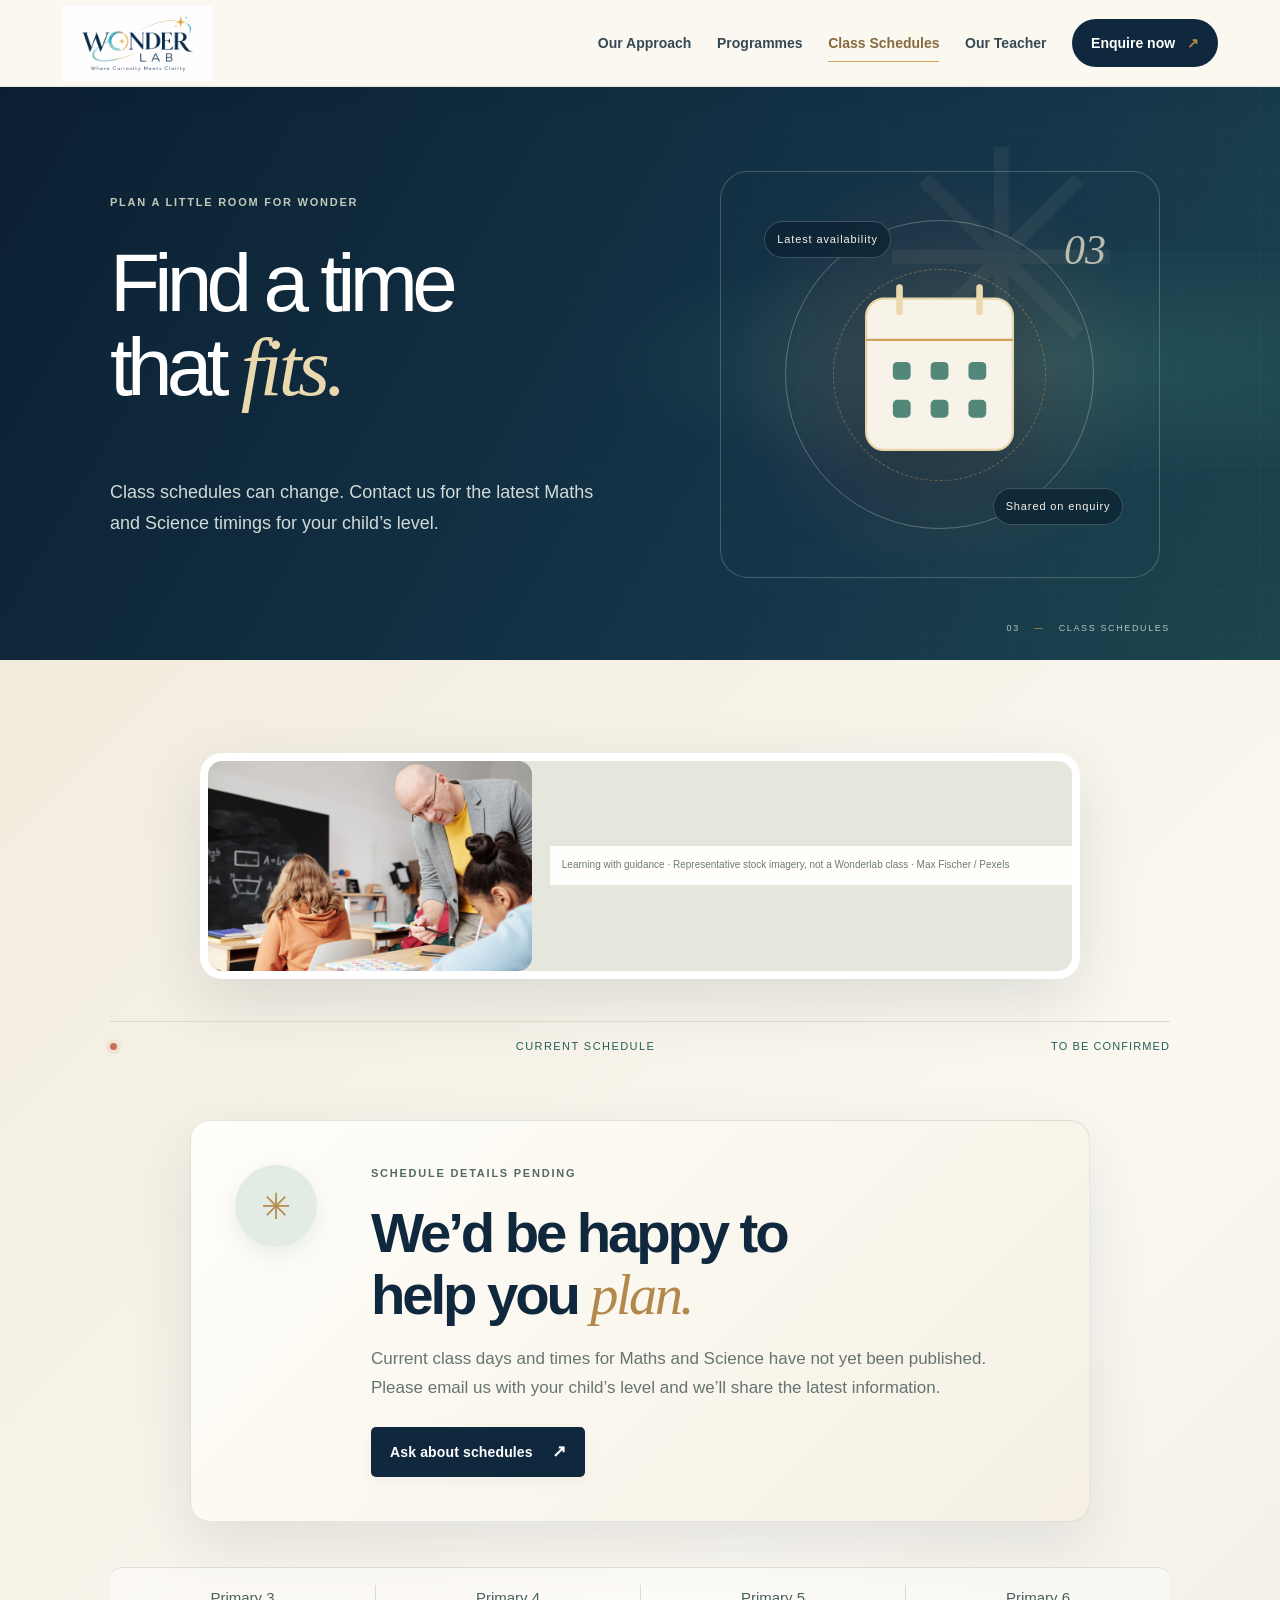
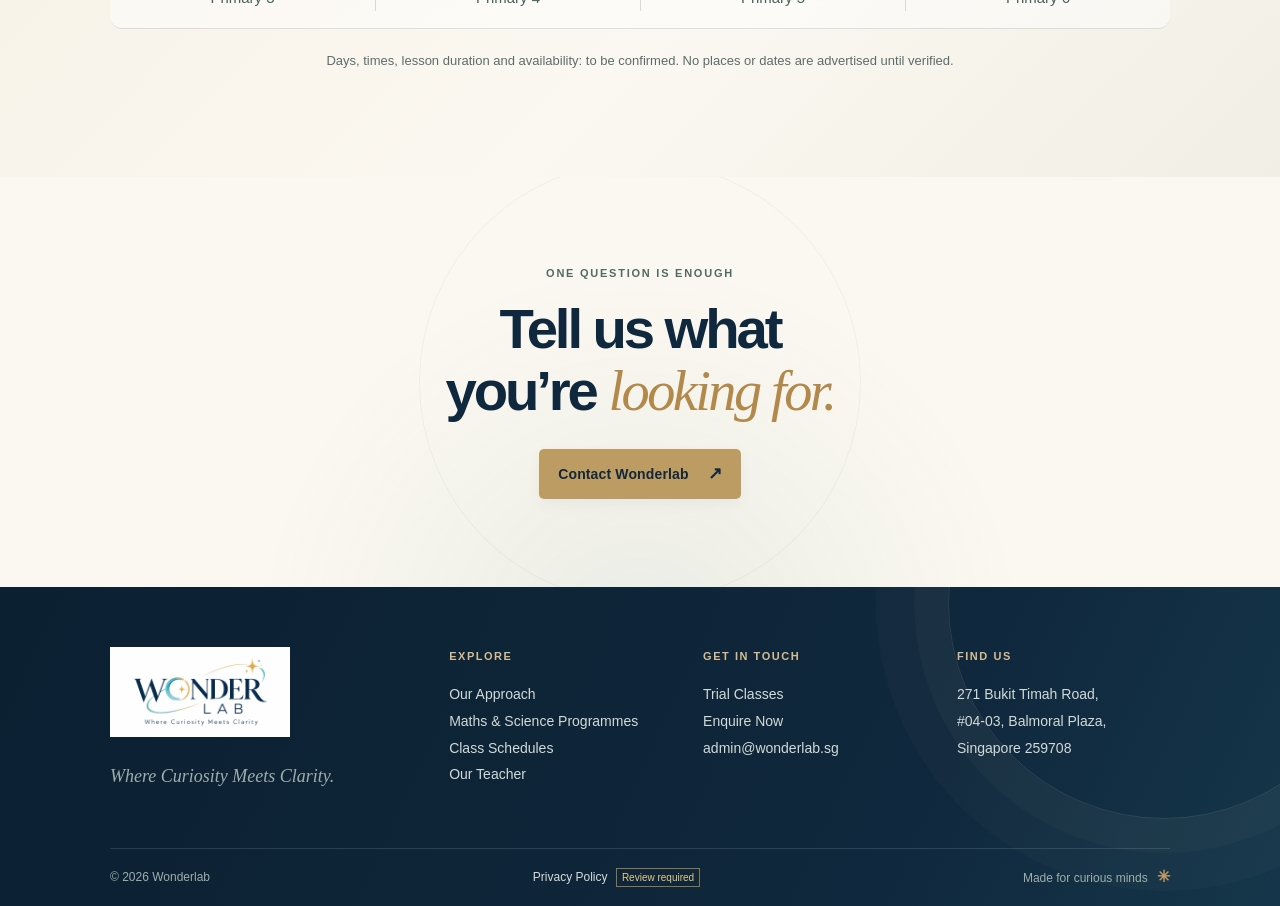
==== class-schedules.html @ d89a5863 "Upload Wonderlab website" ====
<!doctype html><html lang="en-SG"><head><meta charset="utf-8"><meta http-equiv="Content-Security-Policy" content="default-src 'self'; base-uri 'self'; object-src 'none'; script-src 'self'; style-src 'self' 'unsafe-inline' https://fonts.googleapis.com; font-src 'self' https://fonts.gstatic.com; img-src 'self' data:; connect-src 'self' https://api.web3forms.com; form-action 'self' https://api.web3forms.com"><meta name="referrer" content="strict-origin-when-cross-origin"><meta name="viewport" content="width=device-width, initial-scale=1"><meta name="theme-color" content="#10283d"><meta name="description" content="Ask Wonderlab about current Primary 3 to 6 Maths and Science tuition schedules in Singapore. Days and times have not been published and are shared on enquiry."><meta property="og:site_name" content="Wonderlab"><meta property="og:title" content="Primary Maths &amp; Science Tuition Schedules | Wonderlab"><meta property="og:description" content="Ask Wonderlab about current Primary 3 to 6 Maths and Science tuition schedules in Singapore. Days and times have not been published and are shared on enquiry."><meta property="og:type" content="website"><meta property="og:locale" content="en_SG"><title>Primary Maths &amp; Science Tuition Schedules | Wonderlab</title><link rel="icon" href="assets/wonderlab-logo.jpeg" type="image/jpeg"><link rel="preconnect" href="https://fonts.googleapis.com"><link rel="preconnect" href="https://fonts.gstatic.com" crossorigin><link href="https://fonts.googleapis.com/css2?family=DM+Sans:wght@400;500;600;700&family=Manrope:wght@400;500;600;700;800&display=swap" rel="stylesheet"><link rel="stylesheet" href="assets/site.css"><link rel="stylesheet" href="assets/responsive.css"><link rel="stylesheet" href="assets/site-polish.css"><link rel="stylesheet" href="assets/premium.css"><link rel="stylesheet" href="assets/media.css"><script defer src="assets/content.js"></script><script defer src="assets/site.js"></script></head><body data-page="schedules"><a class="skip-link" href="#main">Skip to content</a><header id="site-header"></header><main id="main"><section class="page-hero"><p class="eyebrow">Plan a little room for wonder</p><h1>Find a time<br>that <em>fits.</em></h1><p class="lead">Class schedules can change. Contact us for the latest Maths and Science timings for your child’s level.</p><div class="page-hero-art schedule-art" aria-hidden="true"><svg viewBox="0 0 260 220" fill="none"><rect x="64" y="42" width="132" height="136" rx="16" fill="#f7f3e8" stroke="#e8d5aa" stroke-width="2"/><path d="M64 79h132" stroke="#d2a45a" stroke-width="2"/><path d="M94 32v22m72-22v22" stroke="#ead8ae" stroke-width="6" stroke-linecap="round"/><g fill="#52877a"><rect x="88" y="99" width="16" height="16" rx="4"/><rect x="122" y="99" width="16" height="16" rx="4"/><rect x="156" y="99" width="16" height="16" rx="4"/><rect x="88" y="133" width="16" height="16" rx="4"/><rect x="122" y="133" width="16" height="16" rx="4"/><rect x="156" y="133" width="16" height="16" rx="4"/></g></svg><span class="art-chip chip-top">Latest availability</span><span class="art-chip chip-bottom">Shared on enquiry</span><span class="art-number">03</span></div><div class="page-hero-mark">03 <span>—</span> Class Schedules</div></section><section class="section cream-section schedule-section"><figure class="schedule-photo"><img src="assets/photos/pexels-teacher-guiding.jpg" alt="A teacher guides children as they work through a classroom problem. Representative stock imagery, not a Wonderlab class." width="1600" height="1067" loading="lazy" decoding="async"><figcaption>Learning with guidance · Representative stock imagery, not a Wonderlab class · Max Fischer / Pexels</figcaption></figure><div class="section-label">Current schedule <span>To be confirmed</span></div><div class="schedule-notice"><div class="notice-icon">✳</div><div><p class="eyebrow">Schedule details pending</p><h2>We’d be happy to<br>help you <em>plan.</em></h2><p>Current class days and times for Maths and Science have not yet been published. Please email us with your child’s level and we’ll share the latest information.</p><a class="button button-dark" href="mailto:admin@wonderlab.sg?subject=Wonderlab%20class%20schedule%20enquiry">Ask about schedules <span>↗</span></a></div></div><div class="schedule-levels"><span>Primary 3</span><span>Primary 4</span><span>Primary 5</span><span>Primary 6</span></div><p class="placeholder-note">Days, times, lesson duration and availability: to be confirmed. No places or dates are advertised until verified.</p></section><!-- Development-only scaffold for source-document transcription. Keep hidden until the 2027 draft data is verified and approved for publication. -->
<section id="fees-calendar-2027-draft" class="section cream-section draft-fees-calendar" hidden data-public="false" aria-labelledby="fees-calendar-heading"><div class="section-label">Development only <span>DRAFT — For discussion — Not for distribution</span></div><h2 id="fees-calendar-heading">2027 fees &amp; semester calendar</h2><p class="draft-status">Awaiting accurate transcription from the client’s draft PDF and explicit approval before any public release.</p><div class="draft-tables"><div><h3>Fees</h3><table><thead><tr><th scope="col">Level</th><th scope="col">Programme</th><th scope="col">Draft fee</th></tr></thead><tbody></tbody></table></div><div><h3>Semester calendar</h3><table><thead><tr><th scope="col">Semester</th><th scope="col">Dates</th><th scope="col">Notes</th></tr></thead><tbody></tbody></table></div></div></section>
<section class="center-cta"><p class="eyebrow">One question is enough</p><h2>Tell us what<br>you’re <em>looking for.</em></h2><a class="button button-gold" href="contact.html">Contact Wonderlab <span>↗</span></a></section></main><footer id="site-footer"></footer></body></html>
---- assets/site.css ----
:root{--navy:#10283d;--navy2:#17364c;--gold:#d4ad67;--gold-light:#ead8ae;--teal:#4a8f87;--cream:#f7f4ec;--paper:#fffefa;--ink:#182c3a;--muted:#61717a;--line:#d9ddd7;--serif:Georgia,'Times New Roman',serif;--sans:'DM Sans',Arial,sans-serif;--display:Manrope,'DM Sans',sans-serif;--max:1240px}*{box-sizing:border-box}html{scroll-behavior:smooth;scroll-padding-top:96px}body{margin:0;background:var(--paper);color:var(--ink);font:16px/1.65 var(--sans);-webkit-font-smoothing:antialiased}a{color:inherit;text-decoration:none}button,input,select,textarea{font:inherit}button,a{-webkit-tap-highlight-color:transparent}a:focus-visible,button:focus-visible,input:focus-visible,select:focus-visible,textarea:focus-visible{outline:3px solid var(--teal);outline-offset:4px}.skip-link{position:absolute;left:1rem;top:-5rem;z-index:20;background:var(--gold-light);padding:.8rem 1rem}.skip-link:focus{top:1rem}.sr-only{position:absolute;width:1px;height:1px;padding:0;margin:-1px;overflow:hidden;clip:rect(0,0,0,0);white-space:nowrap;border:0}#site-header{position:sticky;top:0;z-index:10;background:rgba(255,254,250,.94);backdrop-filter:blur(16px);border-bottom:1px solid rgba(16,40,61,.08)}.nav-wrap{max-width:var(--max);margin:auto;padding:0 42px;height:82px;display:flex;align-items:center;justify-content:space-between}.brand{display:inline-flex;align-items:center;gap:11px;color:var(--navy)}.brand-mark{width:38px;height:38px;border:1px solid var(--gold);border-radius:50%;display:grid;place-items:center;color:var(--gold);font:700 20px var(--serif)}.brand-name{font:800 18px/1 var(--display);letter-spacing:-.06em}.brand-name span{display:block;font:600 8px/1.6 var(--sans);letter-spacing:.24em;color:var(--teal)}#primary-nav{display:flex;align-items:center;gap:26px}#primary-nav>a{font-size:12px;font-weight:600;color:#354954;transition:color .2s}#primary-nav>a:hover,#primary-nav>a[aria-current=page]{color:#957035}.nav-contact{border:1px solid var(--navy);padding:10px 16px;border-radius:2px}.nav-contact span{color:#b58a45;margin-left:8px}.menu-toggle{display:none;background:none;border:0}.hero{position:relative;max-width:var(--max);margin:auto;min-height:660px;padding:100px 7.2% 102px;display:grid;grid-template-columns:1.05fr .95fr;align-items:center;overflow:hidden;background:var(--paper)}.hero-copy{position:relative;z-index:1}.eyebrow{margin:0 0 20px;color:#71827e;text-transform:uppercase;font-size:10px;font-weight:700;letter-spacing:.2em}.hero h1,.page-hero h1{font:500 clamp(54px,6.8vw,88px)/.99 var(--display);letter-spacing:-.075em;color:var(--navy);margin:0 0 27px}.hero h1 em,.page-hero h1 em,h2 em{font-family:var(--serif);font-weight:400;color:#b2894b;letter-spacing:-.045em}.lead{max-width:500px;color:#596b74;font-size:17px;line-height:1.75}.button-row{display:flex;flex-wrap:wrap;gap:12px;margin:30px 0 24px}.button{min-height:48px;padding:13px 18px;display:inline-flex;align-items:center;justify-content:center;gap:19px;border:1px solid transparent;border-radius:2px;font-size:12px;font-weight:700;letter-spacing:.01em;transition:transform .22s,background .22s,color .22s,border-color .22s}.button:hover{transform:translateY(-3px)}.button span{font-size:17px;line-height:.7}.button-gold{background:var(--gold);color:var(--navy)}.button-gold:hover{background:#e1c486}.button-outline{border-color:#9da8a8;color:var(--navy)}.button-outline:hover{border-color:var(--navy);background:#f6f3ea}.button-dark{background:var(--navy);color:white}.button-dark:hover{background:var(--teal)}.button-outline-light{border-color:#9bb5b2;color:white}.button-outline-light:hover{background:#ffffff14}.hero-note{font-size:11px;color:var(--muted);letter-spacing:.04em}.note-dot{display:inline-block;width:7px;height:7px;border-radius:50%;background:var(--teal);margin-right:8px}.hero-art{height:430px;position:relative;display:grid;place-items:center}.art-orbit{position:absolute;border:1px solid #d7dfd8;border-radius:50%;animation:orbit 35s linear infinite}.orbit-one{width:390px;height:390px}.orbit-two{width:300px;height:300px;border-color:#e2d5b9;animation-duration:26s;animation-direction:reverse}.orbit-three{width:220px;height:220px;border-style:dashed;animation-duration:45s}.art-sun{width:142px;height:142px;background:#f3e5c7;border-radius:48% 52% 47% 53%;display:grid;place-items:center;color:#9f7c3f;font:italic 65px var(--serif);box-shadow:0 20px 60px #10283d12;animation:bob 5s ease-in-out infinite}.art-card{position:absolute;background:white;width:112px;height:116px;border:1px solid #e8e7df;box-shadow:0 15px 40px #10283d12;display:flex;align-items:center;justify-content:center;flex-direction:column;gap:7px}.art-card svg{width:49px;height:49px;fill:none;stroke:var(--teal);stroke-width:2;stroke-linecap:round;stroke-linejoin:round}.art-card span{font-size:9px;letter-spacing:.14em;text-transform:uppercase;color:#74827e}.card-leaf{top:32px;left:11% ;transform:rotate(-7deg)}.card-drop{right:0;top:145px;transform:rotate(5deg)}.card-drop svg{stroke:#b38a49}.card-atom{bottom:12px;left:18%;transform:rotate(4deg)}.spark{position:absolute;color:var(--gold);font-size:25px}.spark-a{top:45px;right:18%}.spark-b{bottom:80px;right:8%;color:var(--teal)}.art-caption{position:absolute;right:4%;bottom:20px;color:#697b7d;font:italic 18px/1.2 var(--serif);transform:rotate(-7deg)}.hero-bottom{position:absolute;bottom:31px;left:7.2%;right:7.2%;display:flex;gap:14px;align-items:center;text-transform:uppercase;letter-spacing:.15em;font-size:9px;color:#81908c}.hero-line{height:1px;background:#dbe1dc;flex:1}.section{padding:95px max(7.2%,calc((100% - 1060px)/2));}.section-label{display:flex;justify-content:space-between;border-top:1px solid var(--line);padding-top:15px;color:#74827e;text-transform:uppercase;letter-spacing:.15em;font-size:9px}.section-label span{letter-spacing:.1em}.intro-section{padding-top:77px;padding-bottom:112px}.intro-grid{display:grid;grid-template-columns:1fr 1fr;gap:80px;margin-top:50px;align-items:start}.section h2,.center-cta h2,.outcomes-title h2,.contact-info h2,.teacher-copy h2,.teacher-bio h2,.trial-intro h2{font:600 clamp(40px,5vw,64px)/1.08 var(--display);letter-spacing:-.065em;color:var(--navy);margin:0 0 24px}.body-large{font-size:19px;line-height:1.7;color:#3e535c;margin-top:0}.text-link{display:inline-flex;gap:22px;align-items:center;margin-top:12px;font-size:12px;font-weight:700;color:var(--navy);border-bottom:1px solid var(--gold);padding-bottom:8px}.text-link span{color:#b38a49;font-size:19px;transition:transform .2s}.text-link:hover span{transform:translateX(4px)}.cream-section{background:var(--cream)}.section-heading{display:flex;justify-content:space-between;align-items:end;gap:80px;margin:46px 0 34px}.section-heading h2{margin:0}.section-heading>p{max-width:330px;color:#63716f}.grade-grid{display:grid;grid-template-columns:repeat(4,1fr);gap:12px}.grade-card{position:relative;min-height:245px;padding:24px 22px;background:var(--paper);border:1px solid #ebe8de;transition:transform .25s,border .25s,box-shadow .25s}.grade-card:hover{transform:translateY(-5px);border-color:var(--gold);box-shadow:0 18px 35px #172c3510}.grade-index{position:absolute;top:20px;right:20px;color:#b5bcb6;font-size:10px}.grade-pill{display:inline-block;padding:6px 10px;border-radius:20px;background:#e6eeea;color:#286e69;font-size:9px;font-weight:700;letter-spacing:.08em}.grade-card h3{margin:28px 0 0;font:500 23px/1.22 var(--display);letter-spacing:-.04em;color:var(--navy)}.card-arrow{position:absolute;right:21px;bottom:16px;color:#b08b51;font-size:20px}.placeholder-note{font-size:11px;color:#77827e;margin-top:22px}.approach-teaser{display:grid;grid-template-columns:1fr 1fr;gap:10%;align-items:center;min-height:520px}.teaser-art{min-height:330px;background:#e9f0eb;position:relative;display:grid;place-items:center;overflow:hidden}.teaser-art:before,.teaser-art:after{content:'';position:absolute;border:1px solid #b9d0c8;border-radius:50%;width:350px;height:350px}.teaser-art:after{width:260px;height:260px;border-color:#d2c39e}.teaser-circle{position:relative;z-index:1;width:190px;height:190px;border-radius:50%;background:var(--navy);display:flex;flex-direction:column;align-items:center;justify-content:center;color:white;gap:3px;font:italic 20px/1.25 var(--serif)}.teaser-circle b{font:12px var(--sans);color:var(--gold)}.teaser-caption{position:absolute;bottom:22px;right:26px;font:italic 15px var(--serif);color:#617878}.teaser-copy h2{font-size:58px}.teaser-copy>p:not(.eyebrow){max-width:400px;color:#62736f;margin:0 0 25px}.teacher-section{background:#f1eee6;display:grid;grid-template-columns:.85fr 1fr;gap:11%;align-items:center}.teacher-photo{position:relative;min-height:390px;background:#d5e4dc;display:grid;place-items:center;overflow:hidden}.photo-shape{width:240px;height:280px;background:linear-gradient(155deg,#c5a975,#e4dbc4 55%,#577f7d);border-radius:48% 48% 15% 15%;display:grid;place-items:center;position:relative}.photo-shape:before{content:'';width:112px;height:140px;border-radius:48% 48% 45% 45%;background:#c9aa83;position:absolute;top:32px}.photo-shape:after{content:'';position:absolute;bottom:0;width:210px;height:130px;border-radius:60% 60% 0 0;background:var(--navy)}.photo-shape span{position:relative;z-index:1;font:italic 80px var(--serif);color:#fff7;mix-blend-mode:soft-light}.photo-label{position:absolute;bottom:15px;left:17px;color:white;font-size:9px;text-transform:uppercase;letter-spacing:.1em;z-index:1}.teacher-copy h2{font-size:54px}.teacher-copy>p:not(.eyebrow){color:#5e706f;max-width:460px}.teacher-copy .placeholder-note{font-size:10px}.trial-band{position:relative;overflow:hidden;background:var(--navy);color:white;padding:70px max(7.2%,calc((100% - 1060px)/2));display:flex;align-items:center;justify-content:space-between;gap:30px}.trial-band h2{font:500 48px/1.06 var(--display);letter-spacing:-.06em;margin:0 0 15px}.trial-band .eyebrow{color:#b9c9bd}.trial-band p:not(.eyebrow){color:#c2cece;max-width:470px;font-size:14px}.band-star{position:absolute;font-size:190px;right:35%;top:-50px;color:#ffffff08}.enquiry-section{display:grid;grid-template-columns:1fr 1fr;gap:12%;align-items:center}.enquiry-section>div:nth-child(2)>p{color:#667571;max-width:400px}.small-note{font-size:12px;margin-top:18px}.small-note a{border-bottom:1px solid var(--gold)}.page-hero{position:relative;background:var(--navy);color:white;min-height:405px;padding:95px max(7.2%,calc((100% - 1060px)/2)) 76px;overflow:hidden}.page-hero:after{content:'✳';position:absolute;right:12%;top:25px;color:#ffffff0c;font-size:300px;line-height:1}.page-hero .eyebrow{color:#c1c9b9}.page-hero h1{color:#fff;font-size:clamp(56px,7vw,84px);position:relative;z-index:1}.page-hero h1 em{color:var(--gold-light)}.page-hero .lead{color:#c8d2d0;max-width:520px}.page-hero-mark{position:absolute;bottom:24px;right:max(7.2%,calc((100% - 1060px)/2));font-size:9px;text-transform:uppercase;letter-spacing:.18em;color:#b6c3bf}.page-hero-mark span{color:var(--gold);margin:0 10px}.story-grid{display:grid;grid-template-columns:.8fr 1.2fr;gap:10%;margin-top:55px}.story-grid p:not(.body-large){color:#65736e}.steps-grid{display:grid;grid-template-columns:repeat(3,1fr);gap:15px;margin-top:40px}.step-card{background:var(--paper);padding:28px 26px 32px;min-height:230px;border-top:2px solid var(--gold)}.step-card>span{font-size:10px;letter-spacing:.12em;color:#9f8050}.step-card h3{font:600 28px var(--display);color:var(--navy);margin:28px 0 10px}.step-card p{font-size:13px;color:#697874}.outcomes-section{background:#e7eeea;padding:75px max(7.2%,calc((100% - 1060px)/2));display:grid;grid-template-columns:.8fr 1.2fr;gap:8%;align-items:center}.outcomes-title h2{font-size:51px}.outcomes-list p{margin:0;padding:18px 0;border-bottom:1px solid #c9d7d0;color:#334b50;font-size:14px}.outcomes-list span{color:#a3804a;font-size:10px;margin-right:24px}.center-cta{text-align:center;padding:88px 20px}.center-cta .eyebrow{margin-bottom:16px}.center-cta h2{font-size:48px;margin-bottom:27px}.programme-list{padding-bottom:80px}.programme-row{display:grid;grid-template-columns:.45fr 1.05fr 1.4fr 50px;gap:28px;align-items:center;padding:35px 0;border-bottom:1px solid #d9dbd2;scroll-margin-top:96px}.programme-level{color:#73817b;font-size:12px;line-height:1.1;text-transform:uppercase;letter-spacing:.1em}.programme-level strong{display:block;color:#af8951;font:500 62px/.95 var(--display);letter-spacing:-.07em}.programme-row .eyebrow{margin-bottom:7px;font-size:9px}.programme-row h2{font-size:30px;margin:0}.programme-row>p{font-size:12px;color:#65736e;margin:0}.circle-link{width:42px;height:42px;border:1px solid #b9c8bf;border-radius:50%;display:grid;place-items:center;color:#a17c44;transition:background .2s,color .2s}.circle-link:hover{background:var(--navy);color:white}.small-class-band{background:#dce9e2;padding:65px max(7.2%,calc((100% - 1060px)/2));display:grid;grid-template-columns:1fr 1fr;gap:10%;align-items:center}.small-class-band h2{font:600 45px/1.1 var(--display);letter-spacing:-.06em;color:var(--navy);margin:0}.small-class-band>p{color:#546967}.schedule-section{padding-bottom:90px}.schedule-notice{display:grid;grid-template-columns:100px 1fr;gap:36px;max-width:780px;margin:65px auto 45px;align-items:start}.notice-icon{width:82px;height:82px;border-radius:50%;display:grid;place-items:center;background:#e2ebe4;color:#b68d50;font-size:36px}.schedule-notice h2{font-size:46px;margin-bottom:15px}.schedule-notice>div>p:not(.eyebrow){color:#667470;max-width:500px;margin-bottom:25px}.schedule-levels{display:grid;grid-template-columns:repeat(4,1fr);border-top:1px solid #d9dcd3;border-bottom:1px solid #d9dcd3;padding:17px 0;text-align:center;color:#49605d;font-size:12px}.schedule-levels span+span{border-left:1px solid #d9dcd3}.schedule-section>.placeholder-note{text-align:center}.teacher-profile{display:grid;grid-template-columns:.85fr 1.15fr;gap:10%;align-items:center}.large-photo{min-height:480px}.large-photo .photo-shape{width:270px;height:320px}.teacher-bio h2{font-size:52px}.teacher-bio>p:not(.eyebrow){color:#63736f}.teacher-quote{margin:28px 0;padding:21px 26px;border-left:2px solid var(--gold);background:#f4f1e9;font:italic 20px/1.5 var(--serif);color:#526563}.trial-content{display:grid;grid-template-columns:.8fr 1.2fr;gap:12%}.trial-intro h2{font-size:50px}.trial-details .body-large{font-size:18px}.trial-facts{margin:35px 0;border-top:1px solid var(--line)}.trial-facts p{padding:15px 0;border-bottom:1px solid var(--line);font-size:13px;color:#536865;margin:0}.trial-facts span{font-size:10px;color:#a27c43;margin-right:18px}.contact-section{display:grid;grid-template-columns:.8fr 1.2fr;gap:12%}.contact-info h2{font-size:52px}.contact-item{margin-top:27px}.contact-item>span{display:block;text-transform:uppercase;letter-spacing:.15em;color:#89938b;font-size:9px;margin-bottom:5px}.contact-item>a,.contact-item address{font-style:normal;font-size:16px;color:var(--navy)}.contact-item>a{border-bottom:1px solid var(--gold)}.contact-form-wrap{background:var(--cream);padding:38px 40px}.contact-form-wrap .eyebrow{margin-bottom:8px}.contact-form-wrap h3{font:600 25px var(--display);color:var(--navy);margin:0 0 24px}form label{display:block;font-size:11px;font-weight:700;color:#435853;margin:15px 0 6px}form input,form select,form textarea{display:block;width:100%;border:1px solid #cbd2cb;background:#fffefa;padding:12px;color:var(--ink);border-radius:0}form textarea{resize:vertical}form button{margin-top:22px}.form-note{font-size:10px;color:#6e7c76;max-width:370px}.privacy-section{max-width:940px;margin:auto;padding-top:70px;padding-bottom:100px}.review-banner{background:#fff3dc;border:1px solid #e5cf9f;padding:16px 20px;display:flex;gap:15px;align-items:flex-start;margin-bottom:35px}.review-banner>span{width:24px;height:24px;border-radius:50%;background:#ad8244;color:white;display:grid;place-items:center;font-weight:700;flex:none}.review-banner strong{font-size:13px;color:#654f2d}.review-banner p{margin:3px 0 0;font-size:11px;color:#806b46}.privacy-section h2{font-size:30px}.privacy-section h3{font:600 20px var(--display);margin-top:32px}.privacy-section p,.privacy-section li{font-size:14px;color:#5f6f6a}.privacy-section li{padding:4px 0}.privacy-section a:not(.button){border-bottom:1px solid var(--gold)}#site-footer{background:#0b2031;color:#d2dcda;padding:0 max(7.2%,calc((100% - 1060px)/2))}.footer-main{padding:60px 0 43px;display:grid;grid-template-columns:1.4fr 1fr 1fr 1fr;gap:40px}.brand-light{color:white}.brand-light .brand-mark{color:var(--gold)}.brand-light .brand-name span{color:#9ac0b3}.footer-brand>p{font:italic 17px var(--serif);color:#9eafab;margin-top:19px}.footer-heading{margin:0 0 15px!important;color:#9fb3ae!important;font-size:9px!important;font-weight:700;letter-spacing:.17em;text-transform:uppercase}.footer-col,.footer-address{display:flex;flex-direction:column;align-items:flex-start}.footer-col a,.footer-address address{font-style:normal;font-size:11px;line-height:2.1;color:#d1dbd7}.footer-col a:hover,.footer-bottom a:hover{color:var(--gold-light)}.footer-bottom{min-height:58px;border-top:1px solid #ffffff20;display:flex;align-items:center;justify-content:space-between;gap:20px;font-size:9px;color:#9dafaa}.footer-bottom a{color:#d4ddda}.footer-bottom b{font-size:16px;color:var(--gold);margin-left:6px}.review-tag{font-size:8px;color:#e5c981;border:1px solid #88764b;padding:3px 5px;margin-left:5px}.reveal{opacity:0;transform:translateY(18px);transition:opacity .65s ease,transform .65s ease}.reveal.is-visible{opacity:1;transform:translateY(0)}@keyframes orbit{to{transform:rotate(360deg)}}@keyframes bob{0%,100%{transform:translateY(0)}50%{transform:translateY(-9px)}}@media(max-width:1000px){.nav-wrap{padding:0 25px}#primary-nav{gap:15px}#primary-nav>a{font-size:11px}.hero{padding-left:5%;padding-right:5%}.hero-art{transform:scale(.85)}.section{padding-left:6%;padding-right:6%}.grade-card{padding:20px 16px}.footer-main{gap:22px}}@media(max-width:760px){html{scroll-padding-top:76px}.nav-wrap{height:72px;padding:0 22px}.menu-toggle{display:flex;width:40px;height:40px;flex-direction:column;gap:5px;align-items:center;justify-content:center;cursor:pointer}.menu-toggle span:not(.sr-only){height:1px;width:21px;background:var(--navy)}#primary-nav{display:none;position:absolute;top:71px;left:0;right:0;background:var(--paper);padding:12px 22px 22px;border-bottom:1px solid var(--line);flex-direction:column;align-items:stretch;gap:0}#primary-nav.is-open{display:flex}#primary-nav>a{padding:12px 0;font-size:13px;border-bottom:1px solid #e6e7e0}.nav-contact{border:0;padding:12px 0!important}.hero{padding:64px 7% 76px;grid-template-columns:1fr;min-height:auto}.hero h1{font-size:clamp(54px,14vw,76px)}.hero-art{height:340px;transform:scale(.82);margin:-2px -25px -20px}.hero-bottom{left:7%;right:7%;bottom:22px;font-size:7px}.section{padding:68px 7%}.intro-grid,.story-grid,.approach-teaser,.teacher-section,.enquiry-section,.outcomes-section,.trial-content,.contact-section,.teacher-profile{grid-template-columns:1fr;gap:30px}.intro-grid{margin-top:35px}.section-heading{display:block;margin-top:35px}.section-heading>p{margin-top:15px}.grade-grid{grid-template-columns:repeat(2,1fr)}.grade-card{min-height:205px}.approach-teaser{padding-top:60px;padding-bottom:60px}.teaser-art{min-height:290px;order:2}.teaser-copy h2,.teacher-copy h2{font-size:47px}.teacher-section{gap:34px}.teacher-photo{min-height:320px}.teacher-copy{padding-bottom:6px}.trial-band{padding:52px 7%;display:block}.trial-band h2{font-size:41px}.trial-band .button{margin-top:10px}.page-hero{min-height:390px;padding:72px 7% 70px}.page-hero h1{font-size:clamp(54px,13vw,72px)}.page-hero-mark{right:7%;font-size:8px}.steps-grid{grid-template-columns:1fr;gap:10px}.step-card{min-height:190px}.step-card h3{margin-top:17px}.outcomes-section{padding:58px 7%}.outcomes-title h2{font-size:44px}.programme-row{grid-template-columns:62px 1fr 40px;gap:15px;padding:26px 0}.programme-row>p{grid-column:2/4;grid-row:2;margin-top:-6px}.programme-row h2{font-size:25px}.programme-level strong{font-size:50px}.small-class-band{padding:52px 7%;grid-template-columns:1fr;gap:12px}.small-class-band h2{font-size:39px}.schedule-notice{grid-template-columns:55px 1fr;gap:16px;margin:46px 0 32px}.notice-icon{width:50px;height:50px;font-size:24px}.schedule-notice h2{font-size:36px}.schedule-levels{grid-template-columns:repeat(2,1fr);gap:12px}.schedule-levels span{padding:8px}.schedule-levels span+span{border:0}.schedule-levels span:nth-child(even){border-left:1px solid #d9dcd3}.large-photo{min-height:365px}.teacher-bio h2,.contact-info h2,.trial-intro h2{font-size:44px}.contact-form-wrap{padding:28px 22px}.center-cta{padding:65px 18px}.center-cta h2{font-size:39px}.footer-main{grid-template-columns:1fr 1fr;gap:30px 20px;padding:45px 0 32px}.footer-brand{grid-column:1/-1}.footer-bottom{padding:16px 0;align-items:flex-start;flex-direction:column;gap:8px}.privacy-section{padding-top:45px;padding-bottom:70px}}@media(max-width:380px){.button-row{flex-direction:column;align-items:stretch}.hero-art{transform:scale(.7);margin-left:-45px;margin-right:-45px}.grade-card h3{font-size:20px}.grade-card{min-height:190px;padding:17px 13px}.page-hero h1{font-size:51px}}@media(prefers-reduced-motion:reduce){*,*::before,*::after{scroll-behavior:auto!important;animation-duration:.01ms!important;animation-iteration-count:1!important;transition-duration:.01ms!important}.reveal{opacity:1;transform:none}}

.form-note[data-state="success"]{color:#286e69;font-weight:600}.form-note[data-state="error"]{color:#9b4b40;font-weight:600}.form-note[data-state="sending"]{color:#49605d}.contact-form-wrap button:disabled{opacity:.72;cursor:wait;transform:none}
---- assets/responsive.css ----
/* Responsive refinements; loaded after the original design system. */
@media (max-width: 820px) {
  html { scroll-padding-top: 74px; }
  .nav-wrap { height: 72px; padding-inline: clamp(18px, 5.6vw, 30px); }
  .menu-toggle {
    display: flex;
    width: 44px;
    height: 44px;
    flex: 0 0 44px;
    flex-direction: column;
    align-items: center;
    justify-content: center;
    gap: 5px;
    padding: 0;
    cursor: pointer;
  }
  .menu-toggle span:not(.sr-only) { display: block; width: 21px; height: 1px; background: var(--navy); }
  #primary-nav {
    display: none;
    position: absolute;
    inset: 71px 0 auto;
    max-height: calc(100vh - 72px);
    overflow-y: auto;
    padding: 10px clamp(22px, 6vw, 44px) 22px;
    background: var(--paper);
    border-bottom: 1px solid var(--line);
    box-shadow: 0 18px 24px #10283d16;
    flex-direction: column;
    align-items: stretch;
    gap: 0;
  }
  #primary-nav.is-open { display: flex; }
  #primary-nav > a { padding: 13px 0; font-size: 13px; border-bottom: 1px solid #e6e7e0; }
  .hero {
    min-height: auto;
    grid-template-columns: minmax(0, 1fr);
    gap: 0;
    padding: clamp(50px, 8vw, 68px) clamp(22px, 7vw, 54px) 72px;
  }
  .hero-copy, .hero-copy > * { min-width: 0; }
  .hero h1 { font-size: clamp(40px, 11.5vw, 76px); line-height: 1.02; letter-spacing: -.072em; }
  .hero .lead, .page-hero .lead { font-size: 16px; }
  .hero-art { width: 100%; max-width: 450px; height: 310px; justify-self: center; transform: scale(.78); transform-origin: center; margin: -4px auto -25px; }
  .hero-bottom { left: clamp(22px, 7vw, 54px); right: clamp(22px, 7vw, 54px); bottom: 20px; gap: 10px; font-size: 8px; }
  .section { padding: 64px clamp(22px, 7vw, 54px); }
  .intro-section { padding-top: 60px; padding-bottom: 76px; }
  .intro-grid, .story-grid, .approach-teaser, .teacher-section, .enquiry-section,
  .outcomes-section, .trial-content, .contact-section, .teacher-profile {
    grid-template-columns: minmax(0, 1fr);
    gap: 26px;
  }
  .intro-grid { margin-top: 34px; }
  .section-heading { display: block; margin: 34px 0 26px; }
  .section-heading > p { margin-top: 14px; }
  .grade-grid { grid-template-columns: repeat(2, minmax(0, 1fr)); }
  .approach-teaser { min-height: 0; padding-block: 64px; }
  .teaser-art { order: 2; min-height: 280px; }
  .teacher-section { gap: 28px; }
  .teacher-photo { min-height: 320px; }
  .trial-band { padding: 52px clamp(22px, 7vw, 54px); }
  .page-hero { min-height: 350px; padding: 68px clamp(22px, 7vw, 54px) 68px; }
  .page-hero h1 { max-width: 100%; font-size: clamp(42px, 12vw, 78px); line-height: 1; letter-spacing: -.07em; }
  .page-hero:after { right: -65px; font-size: 250px; }
  .page-hero-mark { right: clamp(22px, 7vw, 54px); }
  .steps-grid { grid-template-columns: minmax(0, 1fr); gap: 10px; }
  .step-card { min-height: 0; }
  .outcomes-section { padding: 54px clamp(22px, 7vw, 54px); }
  .programme-row { grid-template-columns: 58px minmax(0, 1fr) 42px; gap: 14px; }
  .programme-row > p { grid-column: 2 / 4; grid-row: 2; margin-top: -4px; }
  .programme-row h2 { font-size: clamp(22px, 5vw, 28px); }
  .programme-level strong { font-size: 50px; }
  .small-class-band { grid-template-columns: minmax(0, 1fr); gap: 12px; padding: 52px clamp(22px, 7vw, 54px); }
  .schedule-notice { grid-template-columns: 54px minmax(0, 1fr); gap: 16px; margin: 42px auto 32px; }
  .schedule-notice h2 { font-size: clamp(34px, 8vw, 44px); }
  .schedule-levels { grid-template-columns: repeat(2, minmax(0, 1fr)); gap: 8px 0; }
  .schedule-levels span { padding: 8px 4px; }
  .schedule-levels span + span { border: 0; }
  .schedule-levels span:nth-child(even) { border-left: 1px solid #d9dcd3; }
  .teacher-profile { gap: 30px; }
  .large-photo { min-height: 360px; }
  .contact-form-wrap { min-width: 0; padding: clamp(22px, 5vw, 36px); }
  .contact-form-wrap input, .contact-form-wrap select, .contact-form-wrap textarea { min-width: 0; max-width: 100%; }
  .privacy-section { padding-top: 48px; padding-bottom: 68px; }
  .footer-main { grid-template-columns: repeat(2, minmax(0, 1fr)); gap: 28px 20px; padding: 44px 0 32px; }
  .footer-brand { grid-column: 1 / -1; }
  .footer-bottom { min-height: 0; padding: 15px 0; align-items: flex-start; flex-direction: column; gap: 8px; }
  .section-label { flex-wrap: wrap; gap: 8px 18px; }
  .button-row { align-items: flex-start; }
}

@media (max-width: 420px) {
  body { font-size: 15px; }
  .hero { padding: 48px 22px 70px; }
  .hero h1 { font-size: clamp(39px, 11.1vw, 46px); }
  .hero .lead { font-size: 15px; line-height: 1.68; }
  .button-row { flex-direction: column; align-items: stretch; gap: 9px; margin-top: 23px; }
  .button-row .button { width: 100%; }
  .hero-art { height: 264px; transform: scale(.66); margin: -8px -26px -34px; width: calc(100% + 52px); max-width: none; }
  .card-leaf { top: 8px; left: 1%; }
  .card-drop { top: 106px; right: 1%; }
  .card-atom { bottom: 0; left: 1%; }
  .art-caption { right: 0; bottom: -8px; max-width: 95px; font-size: 15px; }
  .hero-bottom { font-size: 7px; letter-spacing: .1em; gap: 8px; }
  .section { padding: 54px 22px; }
  .intro-section { padding-top: 50px; padding-bottom: 62px; }
  .section h2, .center-cta h2, .outcomes-title h2, .contact-info h2,
  .teacher-copy h2, .teacher-bio h2, .trial-intro h2 { font-size: clamp(36px, 10vw, 44px); }
  .body-large { font-size: 17px; }
  .grade-card { min-height: 180px; padding: 17px 14px; }
  .grade-card h3 { font-size: 19px; margin-top: 22px; }
  .grade-index { top: 14px; right: 13px; }
  .grade-pill { font-size: 8px; padding: 5px 8px; }
  .teaser-art { min-height: 245px; }
  .teaser-art:before { width: 290px; height: 290px; }
  .teaser-art:after { width: 220px; height: 220px; }
  .teaser-circle { width: 165px; height: 165px; }
  .teacher-photo { min-height: 285px; }
  .photo-shape { transform: scale(.84); }
  .trial-band { padding: 44px 22px; }
  .trial-band h2 { font-size: 38px; }
  .page-hero { min-height: 320px; padding: 56px 22px 60px; }
  .page-hero h1 { font-size: clamp(40px, 12.5vw, 49px); overflow-wrap: normal; }
  .page-hero .lead { font-size: 15px; }
  .page-hero-mark { right: 22px; bottom: 18px; font-size: 8px; }
  .programme-row { grid-template-columns: 48px minmax(0, 1fr) 36px; gap: 10px; padding: 22px 0; }
  .programme-row h2 { font-size: 21px; }
  .programme-row .eyebrow { font-size: 8px; letter-spacing: .12em; }
  .programme-level { font-size: 10px; }
  .programme-level strong { font-size: 44px; }
  .circle-link { width: 36px; height: 36px; }
  .schedule-notice { grid-template-columns: minmax(0, 1fr); }
  .notice-icon { width: 46px; height: 46px; }
  .schedule-levels { font-size: 11px; }
  .contact-form-wrap { padding: 22px 17px; }
  .contact-item > a { overflow-wrap: anywhere; }
  .center-cta { padding: 56px 22px; }
  .footer-main { gap: 24px 14px; }
  .footer-col a, .footer-address address { overflow-wrap: anywhere; }
  .review-tag { display: inline-block; margin: 5px 0 0; }
}

@media (max-width: 340px) {
  .brand-name { font-size: 16px; }
  .nav-wrap { padding-inline: 16px; }
  .hero h1 { font-size: 38px; }
  .hero-bottom { font-size: 6px; gap: 6px; }
  .grade-grid { gap: 8px; }
  .grade-card { padding-inline: 11px; }
  .footer-main { grid-template-columns: minmax(0, 1fr) minmax(0, 1fr); }
}

@media (prefers-reduced-motion: reduce) {
  .reveal { opacity: 1; transform: none; }
}
---- assets/site-polish.css ----
/* Shared visual refinement: premium colour, readable type, and restrained motion. */
:root {
  --navy: #10283d;
  --navy2: #1a3b4d;
  --gold: #bd9c63;
  --gold-light: #ead8ae;
  --teal: #47796f;
  --cream: #f8f5ed;
  --paper: #fffdfa;
  --ink: #1b303b;
  --muted: #586a6d;
  --line: #ddd9ce;
  --max: 1240px;
}

body {
  background: var(--paper);
  color: var(--ink);
  font-size: 17px;
  line-height: 1.72;
}

main p:not(.eyebrow):not(.placeholder-note):not(.form-note) {
  line-height: 1.72;
}

.eyebrow {
  color: #536a64;
  font-size: 11px;
  line-height: 1.5;
  letter-spacing: .16em;
}

.brand { flex: 0 0 auto; }
.brand-logo { display: block; width: 190px; height: auto; }
.brand-light .brand-logo { width: 180px; }

#primary-nav { gap: clamp(16px, 2vw, 28px); }
#primary-nav > a { font-size: 14px; }
#primary-nav > a:hover,
#primary-nav > a[aria-current="page"] { color: #866a3d; }
.nav-contact { padding: 10px 15px; }

.hero {
  background:
    radial-gradient(ellipse at 79% 43%, rgba(189, 156, 99, .07), transparent 31%),
    var(--paper);
}
.hero h1 {
  font-size: clamp(42px, 6.2vw, 84px);
  line-height: 1.02;
  letter-spacing: -.068em;
}
.page-hero {
  background:
    radial-gradient(ellipse at 88% 42%, rgba(71, 121, 111, .24), transparent 34%),
    linear-gradient(115deg, #0d2336 0%, #15334a 62%, #193b4b 100%);
}
.page-hero h1 {
  font-size: clamp(46px, 6.1vw, 80px);
  line-height: 1.02;
  letter-spacing: -.07em;
}
.page-hero:after {
  color: rgba(234, 216, 174, .055);
  animation: wonderlab-orbit 44s linear infinite;
  transform-origin: center;
}
.hero h1, .page-hero h1 { animation: wonderlab-title .72s cubic-bezier(.2,.7,.25,1) both; }

.lead { font-size: 18px; line-height: 1.75; color: #53676e; }
.page-hero .lead { color: #d0dbd8; }
.hero-note { font-size: 13px; }
.hero-bottom { font-size: 10px; letter-spacing: .14em; }

.section { padding-top: clamp(76px, 7.2vw, 100px); padding-bottom: clamp(76px, 7.2vw, 100px); }
.intro-section { padding-top: 74px; padding-bottom: 96px; }
.section-label { color: #566a65; font-size: 11px; letter-spacing: .13em; }
.section h2, .center-cta h2, .outcomes-title h2, .contact-info h2,
.teacher-copy h2, .teacher-bio h2, .trial-intro h2 {
  font-size: clamp(38px, 4.4vw, 62px);
  line-height: 1.1;
  letter-spacing: -.055em;
}
.section-heading { gap: clamp(30px, 6vw, 80px); }
.section-heading > p { font-size: 17px; line-height: 1.72; color: #53676b; }
.body-large { font-size: 19px; line-height: 1.75; }
.section p:not(.eyebrow):not(.placeholder-note):not(.form-note) { max-width: 70ch; }
.section-heading > p, .schedule-notice > div > p, .contact-form-wrap p,
.teacher-copy > p, .teacher-bio > p { max-width: 70ch; }

.cream-section {
  background: linear-gradient(135deg, #faf8f1 0%, #f4f0e6 100%);
}
.teacher-section, .outcomes-section, .small-class-band {
  background: linear-gradient(135deg, #edf2ed 0%, #e1ebe4 100%);
}
.grade-card {
  background: #fffefa;
  border-color: #e4dfd2;
  box-shadow: 0 5px 16px rgba(16, 40, 61, .025);
}
.grade-card:hover, .grade-card:focus-visible {
  border-color: var(--gold);
  box-shadow: 0 16px 36px rgba(16, 40, 61, .09);
}
.grade-pill { font-size: 11px; color: #285e56; background: #e5eee8; }
.grade-index { font-size: 12px; color: #8a9690; }
.grade-card h3 { font-size: clamp(21px, 2vw, 25px); }
.grade-subjects { display: block; margin-top: 11px; color: #586a6d; font-size: 12px; font-weight: 600; }
.step-card { background: rgba(255, 254, 250, .88); }
.step-card > span { font-size: 12px; }
.step-card h3 { font-size: 29px; }
.step-card p { font-size: 16px; line-height: 1.7; }
.programme-level { font-size: 13px; }
.programme-row > p { font-size: 15px; line-height: 1.65; }
.programme-details { grid-column: 3; grid-row: 1; }
.programme-details p { margin: 0 0 9px; color: #586a6d; font-size: 14px; line-height: 1.6; }
.programme-details strong { color: var(--navy); font-weight: 700; }
.programme-row .eyebrow { font-size: 11px; }
.schedule-levels { font-size: 15px; }
.outcomes-list p { font-size: 16px; }
.trial-facts p { font-size: 15px; }

.button {
  font-size: 14px;
  line-height: 1.35;
  min-height: 50px;
  letter-spacing: .01em;
}
.text-link { font-size: 14px; }
.circle-link { transition: background .22s ease, color .22s ease, transform .22s ease, border-color .22s ease; }
.circle-link:hover { transform: translateY(-2px); border-color: var(--navy); }
a, button, input, select, textarea { transition-timing-function: ease; }
.button:focus-visible, .circle-link:focus-visible, .text-link:focus-visible { outline-color: #47796f; }

.contact-form-wrap { background: linear-gradient(145deg, #f8f5ed, #f2eee3); border: 1px solid #e7e1d4; }
form label { font-size: 14px; color: #334d4a; }
form input, form select, form textarea { font-size: 16px; line-height: 1.5; border-color: #c5cec7; }
form input:focus-visible, form select:focus-visible, form textarea:focus-visible { border-color: var(--teal); }
.form-note { font-size: 13px; line-height: 1.55; max-width: 48ch; }
.form-note[data-state="success"] { color: #245e51; background: #e7f0e9; border-left: 3px solid #47796f; padding: 10px 12px; }
.form-note[data-state="error"] { color: #873f36; background: #fbefeb; border-left: 3px solid #a9574b; padding: 10px 12px; }
.form-note[data-state="sending"] { color: #425e67; }
.contact-form-wrap button:disabled { opacity: .76; cursor: progress; transform: none; }

.teacher-focus-list { display: grid; grid-template-columns: repeat(2, minmax(0, 1fr)); gap: 8px 24px; padding-left: 20px; color: #435b57; }
.teacher-focus-list li { padding-left: 3px; }
.trial-request-options { display: grid; grid-template-columns: repeat(2, minmax(0, 1fr)); gap: 16px; margin: 26px 0; }
.trial-request-card { min-width: 0; padding: 22px; border: 1px solid var(--line); background: rgba(255, 254, 250, .75); }
.trial-request-card h3 { margin: 0 0 12px; color: var(--navy); font: 600 20px/1.3 var(--display); }
.trial-request-card > p:not(.eyebrow):not(.placeholder-note) { margin: 0 0 14px; color: #586a6d; font-size: 15px; line-height: 1.65; }
.qr-placeholder { display: grid; width: 132px; aspect-ratio: 1; place-content: center; margin: 14px auto; border: 1px dashed #9aab9f; background: repeating-linear-gradient(135deg, #f5f2e9 0 8px, #ece8dc 8px 16px); color: #435b57; text-align: center; font-size: 13px; font-weight: 700; line-height: 1.4; }
.placeholder-control { color: #586a6d; border-color: #b7c0ba; cursor: not-allowed; }
.draft-status { max-width: 65ch; color: #586a6d; }
.draft-tables { display: grid; grid-template-columns: repeat(2, minmax(0, 1fr)); gap: 24px; margin-top: 30px; }
.draft-tables h3 { color: var(--navy); }
.draft-tables table { width: 100%; border-collapse: collapse; font-size: 14px; }
.draft-tables th, .draft-tables td { padding: 12px; border: 1px solid var(--line); text-align: left; }

.placeholder-note { color: #5d6c6b; font-size: 13px; line-height: 1.6; }
.small-note { font-size: 14px; }
.contact-item > span { font-size: 11px; letter-spacing: .13em; color: #687a73; }
.contact-item > a, .contact-item address { font-size: 17px; line-height: 1.65; }
.review-banner strong { font-size: 15px; }
.review-banner p { font-size: 13px; }
.privacy-section h2 { font-size: clamp(28px, 3vw, 36px); }
.privacy-section h3 { font-size: 22px; }
.privacy-section p, .privacy-section li { font-size: 16px; line-height: 1.75; }

#site-footer { background: linear-gradient(115deg, #0b2031 0%, #10283d 72%, #15364a 100%); }
.footer-main { gap: clamp(22px, 3.2vw, 42px); }
.footer-heading { font-size: 11px !important; letter-spacing: .14em; }
.footer-col a, .footer-address address { font-size: 13px; line-height: 1.9; }
.footer-bottom { font-size: 12px; line-height: 1.6; }
.review-tag { font-size: 10px; }
.footer-brand > p { font-size: 18px; }

.reveal { transition: opacity .62s ease, transform .62s cubic-bezier(.2,.7,.25,1); }
.grade-card.reveal, .step-card.reveal { transition-delay: calc(var(--reveal-index, 0) * 75ms); }
.reveal.is-visible { transition-delay: 0ms; }

@keyframes wonderlab-title {
  from { opacity: 0; transform: translateY(13px); }
  to { opacity: 1; transform: translateY(0); }
}
@keyframes wonderlab-orbit { to { transform: rotate(360deg); } }

@media (max-width: 1000px) {
  body { font-size: 16.5px; }
  .brand-logo { width: 174px; }
  .brand-light .brand-logo { width: 166px; }
  #primary-nav > a { font-size: 13px; }
}

@media (max-width: 820px) {
  body { font-size: 16px; line-height: 1.7; }
  main p:not(.eyebrow):not(.placeholder-note):not(.form-note) { line-height: 1.7; }
  .brand-logo { width: 160px; }
  .brand-light .brand-logo { width: 160px; }
  #primary-nav {
    display: flex;
    visibility: hidden;
    opacity: 0;
    max-height: 0;
    overflow: hidden;
    transform: translateY(-7px);
    pointer-events: none;
    transition: max-height .28s ease, opacity .18s ease, transform .2s ease, visibility .28s;
  }
  #primary-nav.is-open {
    display: flex;
    visibility: visible;
    opacity: 1;
    max-height: calc(100dvh - 72px);
    overflow-y: auto;
    transform: translateY(0);
    pointer-events: auto;
  }
  #primary-nav > a { font-size: 15px; min-height: 44px; }
  .menu-toggle span:not(.sr-only) { transition: transform .2s ease; }
  .menu-toggle[aria-expanded="true"] span:first-child { transform: translateY(3px) rotate(45deg); }
  .menu-toggle[aria-expanded="true"] span:nth-child(2) { transform: translateY(-3px) rotate(-45deg); }
  .hero { padding-top: clamp(48px, 8vw, 66px); }
  .hero h1 { font-size: clamp(42px, 8vw, 62px); }
  .page-hero h1 { font-size: clamp(42px, 8vw, 62px); }
  .lead { font-size: 17px; }
  .hero .lead, .page-hero .lead { font-size: 16px; }
  .section h2, .center-cta h2, .outcomes-title h2, .contact-info h2,
  .teacher-copy h2, .teacher-bio h2, .trial-intro h2 { font-size: clamp(38px, 6vw, 50px); }
  .section { padding-top: 64px; padding-bottom: 64px; }
  .button { font-size: 14px; }
  .programme-row > .programme-details { grid-column: 2 / 4; grid-row: 2; margin-top: -4px; }
  .teacher-focus-list { grid-template-columns: minmax(0, 1fr); }
  .trial-request-options { grid-template-columns: minmax(0, 1fr); }
  .draft-tables { grid-template-columns: minmax(0, 1fr); }
}

@media (max-width: 420px) {
  body { font-size: 16px; }
  .brand-logo, .brand-light .brand-logo { width: 150px; }
  .hero h1 { font-size: clamp(40px, 11vw, 46px); }
  .page-hero h1 { font-size: clamp(42px, 12vw, 50px); }
  .lead { font-size: 16px; }
  .eyebrow, .section-label { font-size: 10px; }
  .hero-note { font-size: 12px; }
  .hero-bottom { font-size: 8px; }
  .section h2, .center-cta h2, .outcomes-title h2, .contact-info h2,
  .teacher-copy h2, .teacher-bio h2, .trial-intro h2 { font-size: clamp(36px, 9.5vw, 42px); }
  .grade-pill { font-size: 10px; }
  .grade-index { font-size: 11px; }
  .grade-card h3 { font-size: 19px; }
  .programme-row h2 { font-size: 21px; line-height: 1.2; }
  .footer-col a, .footer-address address { font-size: 12px; }
  .footer-bottom { font-size: 11px; }
}

@media (prefers-reduced-motion: reduce) {
  html { scroll-behavior: auto; }
  *, *::before, *::after {
    animation-duration: .01ms !important;
    animation-iteration-count: 1 !important;
    transition-duration: .01ms !important;
    scroll-behavior: auto !important;
  }
  .reveal { opacity: 1; transform: none; transition: none; }
  .grade-card.reveal, .step-card.reveal { transition-delay: 0ms; }
}
---- assets/premium.css ----
/* Wonderlab visual layer: expressive composition, original diagrams and premium interactions. */
:root {
  --wl-midnight: #10283d;
  --wl-ink: #193543;
  --wl-jade: #3f776f;
  --wl-jade-deep: #245e5a;
  --wl-ivory: #fbf8f1;
  --wl-champagne: #eee4cf;
  --wl-amber: #d2a45a;
  --wl-coral: #c96e58;
  --wl-line: rgba(16, 40, 61, .12);
  --wl-shadow: 0 24px 64px rgba(16, 40, 61, .1);
  --wl-radius: 18px;
}

html { scroll-behavior: smooth; }
body {
  background:
    radial-gradient(ellipse at 95% 7%, rgba(210, 164, 90, .06), transparent 27rem),
    var(--wl-ivory);
  color: var(--wl-ink);
  font-size: 17px;
  line-height: 1.72;
}
::selection { background: rgba(63, 119, 111, .23); color: var(--wl-midnight); }

#site-header {
  background: rgba(251, 248, 241, .94);
  border-bottom-color: rgba(16, 40, 61, .09);
  box-shadow: 0 5px 28px rgba(16, 40, 61, .035);
}
.nav-wrap { height: 86px; }
/* The supplied JPEG is the approved, unmodified wordmark. Its ivory canvas
   remains visible on both the light header and the dark footer. */
.brand-logo { display:block; width:150px; height:auto; object-fit:contain; background:#fff; }
.brand-light .brand-logo { width:180px; }
#primary-nav > a { position: relative; padding-block: 10px; }
#primary-nav > a:not(.nav-contact)::after {
  position: absolute; right: 0; bottom: 3px; left: 0; height: 1px;
  background: var(--wl-amber); content: ""; transform: scaleX(0); transform-origin: left;
  transition: transform .24s ease;
}
#primary-nav > a:not(.nav-contact):hover::after,
#primary-nav > a:not(.nav-contact):focus-visible::after,
#primary-nav > a[aria-current="page"]::after { transform: scaleX(1); }
.nav-contact {
  border-color: transparent; border-radius: 999px; background: var(--wl-midnight);
  color: #fff !important; padding: 11px 18px !important;
  transition: background .2s ease, transform .2s ease, box-shadow .2s ease;
}
.nav-contact:hover { background: var(--wl-jade-deep); box-shadow: 0 8px 20px #10283d22; transform: translateY(-1px); }
.menu-toggle { border-radius: 12px; background: #fffdfa; box-shadow: inset 0 0 0 1px var(--wl-line); }

.hero.home-hero {
  max-width: none; min-height: 690px; padding-inline: max(7.2%, calc((100% - 1240px) / 2));
  background:
    radial-gradient(ellipse at 77% 45%, rgba(63, 119, 111, .11), transparent 23rem),
    linear-gradient(145deg, #fffefa 0%, #f6f1e6 100%);
  border-bottom: 1px solid rgba(16, 40, 61, .06);
}
.hero-copy { max-width: 610px; }
.hero .eyebrow { display: inline-flex; align-items: center; gap: 10px; padding: 8px 12px; border: 1px solid var(--wl-line); border-radius: 999px; background: rgba(255,255,255,.62); }
.hero h1 { max-width: 680px; font-size: clamp(58px, 7.3vw, 98px); line-height: .98; letter-spacing: -.075em; }
.hero .lead { max-width: 530px; color: #4e6269; font-size: clamp(17px, 1.4vw, 19px); }
.hero .button { border-radius: 5px; min-height: 54px; padding-inline: 22px; }
.hero .button-gold { background: var(--wl-amber); box-shadow: 0 8px 22px rgba(210,164,90,.2); }
.hero .button-outline { background: rgba(255,255,255,.54); }
.hero-art { min-height: 480px; }
.art-orbit { border-color: rgba(63,119,111,.22); }
.orbit-two { border-color: rgba(201,110,88,.2); }
.art-sun { background: radial-gradient(circle at 34% 28%, #fff6de, #f0d8a4); color: var(--wl-midnight); }
.art-card { border-radius: 16px; background: rgba(255,255,255,.86); backdrop-filter: blur(8px); box-shadow: 0 20px 48px rgba(16,40,61,.12); }
.hero-bottom { color: #687a78; }
.hero-bottom span:not(.hero-line) { white-space: nowrap; }

.section { position: relative; }
.section-label { align-items: center; color: var(--wl-jade-deep); }
.section-label::before { content: ""; width: 7px; height: 7px; margin-right: 3px; border-radius: 50%; background: var(--wl-coral); box-shadow: 0 0 0 4px rgba(201,110,88,.1); }
.cream-section { background: linear-gradient(135deg, #f2ecde 0%, #fbf8f1 68%, #f1eee5 100%); }
.intro-section { background: linear-gradient(115deg, #f8f5ed 0%, #fbf8f1 75%); }
.intro-grid > h2 { position: relative; }
.intro-grid > h2::after { display: block; width: 64px; height: 3px; margin-top: 22px; border-radius: 3px; background: linear-gradient(90deg, var(--wl-coral), var(--wl-amber)); content: ""; }
.approach-teaser { max-width: 1240px; margin-inline: auto; padding-block: 82px; }
.teaser-art { border-radius: var(--wl-radius); background: linear-gradient(145deg,#e1ece6,#f3ead9); }
.teaser-circle { box-shadow: 0 18px 50px rgba(16,40,61,.18); }
.teacher-section { background: linear-gradient(115deg, #e7eee8, #f4f0e6); }
.teacher-photo, .large-photo { overflow: hidden; border: 1px solid rgba(16,40,61,.09); border-radius: var(--wl-radius); background: radial-gradient(circle at 50% 20%, #f9e9c7, transparent 58%), linear-gradient(145deg,#dce9e3,#c5d8d0); }
.photo-shape { box-shadow: 0 24px 50px rgba(16,40,61,.13); }
.photo-label { left: 20px; bottom: 18px; padding: 7px 10px; border: 1px solid rgba(255,255,255,.28); border-radius: 999px; background: rgba(16,40,61,.62); font-size: 10px; letter-spacing: .08em; }
.teacher-copy .placeholder-note { max-width: 45ch; }
.trial-band { background: radial-gradient(ellipse at 90% 25%, rgba(63,119,111,.55), transparent 28rem), linear-gradient(115deg,#0c2235,#15384a); }
.trial-band::after { position: absolute; right: 4%; bottom: -155px; width: 340px; height: 340px; border: 1px solid rgba(238,228,207,.16); border-radius: 50%; box-shadow: 0 0 0 32px rgba(238,228,207,.025), 0 0 0 68px rgba(238,228,207,.02); content: ""; pointer-events: none; }
.small-class-band { background: linear-gradient(112deg,#dce9e1,#edf1e9); }
.small-class-band::after { width: 1px; background: rgba(16,40,61,.13); }

.page-hero {
  display: grid; grid-template-columns: minmax(0, 1.05fr) minmax(300px, .95fr);
  grid-template-rows: auto auto auto; align-items: center; column-gap: clamp(36px, 7vw, 100px);
  min-height: 490px; padding: 84px max(7.2%, calc((100% - 1060px) / 2)) 82px;
  background:
    radial-gradient(ellipse at 82% 48%, rgba(63,119,111,.38), transparent 28rem),
    linear-gradient(120deg,#0b2032 0%,#15364a 66%,#1c454d 100%);
}
.page-hero::before { position:absolute; inset:0; background-image:linear-gradient(rgba(255,255,255,.025) 1px,transparent 1px),linear-gradient(90deg,rgba(255,255,255,.025) 1px,transparent 1px); background-size:42px 42px; mask-image:linear-gradient(90deg,transparent 24%,#000 100%); content:""; pointer-events:none; }
.page-hero > .eyebrow { grid-column: 1; grid-row: 1; align-self: end; position: relative; z-index: 2; }
.page-hero h1 { grid-column: 1; grid-row: 2; max-width: 650px; font-size: clamp(52px,6.4vw,84px); }
.page-hero > .lead { grid-column: 1; grid-row: 3; position: relative; z-index: 2; margin-bottom: 28px; }
.page-hero-mark { z-index: 3; }
.page-hero-art {
  position: relative; z-index: 1; grid-column: 2; grid-row: 1 / 4; justify-self: center;
  display: grid; width: min(100%, 440px); aspect-ratio: 1.08; place-items: center;
  overflow: hidden; border: 1px solid rgba(238,228,207,.23); border-radius: 28px;
  background: radial-gradient(circle at 50% 46%,rgba(238,228,207,.16),rgba(238,228,207,.045) 56%,transparent 72%);
}
.page-hero-art::before, .page-hero-art::after { position:absolute; width:70%; aspect-ratio:1; border:1px solid rgba(238,228,207,.3); border-radius:50%; content:""; animation: orbit 42s linear infinite; }
.page-hero-art::after { width:48%; border-style:dashed; border-color:rgba(210,164,90,.45); animation-direction:reverse; animation-duration:32s; }
.page-hero-art svg { position:relative; z-index:1; width:66%; height:auto; overflow:visible; filter:drop-shadow(0 18px 28px rgba(0,0,0,.16)); }
.page-hero-art .art-chip { position:absolute; z-index:2; padding:8px 12px; border:1px solid rgba(255,255,255,.2); border-radius:999px; background:rgba(12,34,50,.74); color:#f8f3e8; font-size:11px; letter-spacing:.08em; backdrop-filter:blur(8px); }
.page-hero-art .chip-top { top:12%; left:10%; }
.page-hero-art .chip-bottom { right:8%; bottom:13%; }
.page-hero-art .art-number { position:absolute; right:12%; top:14%; color:rgba(238,228,207,.76); font:italic 42px/1 Georgia,serif; }
body[data-page="approach"] .page-hero-art { background:radial-gradient(circle at 50% 50%,rgba(105,160,142,.23),rgba(105,160,142,.05) 58%,transparent 72%); }
body[data-page="programmes"] .page-hero-art { background:radial-gradient(circle at 50% 50%,rgba(210,164,90,.2),rgba(210,164,90,.04) 58%,transparent 72%); }
body[data-page="schedules"] .page-hero-art { background:radial-gradient(circle at 50% 50%,rgba(201,110,88,.18),rgba(201,110,88,.035) 58%,transparent 72%); }
body[data-page="teacher"] .page-hero-art { background:radial-gradient(circle at 50% 50%,rgba(105,160,142,.23),rgba(105,160,142,.04) 58%,transparent 72%); }
body[data-page="trial"] .page-hero-art { background:radial-gradient(circle at 50% 50%,rgba(210,164,90,.2),rgba(210,164,90,.04) 58%,transparent 72%); }
body[data-page="contact"] .page-hero-art { background:radial-gradient(circle at 50% 50%,rgba(201,110,88,.19),rgba(201,110,88,.04) 58%,transparent 72%); }
body[data-page="privacy"] .page-hero-art { background:radial-gradient(circle at 50% 50%,rgba(105,160,142,.19),rgba(105,160,142,.04) 58%,transparent 72%); }

.subject-spotlights { display:grid; grid-template-columns:repeat(2,minmax(0,1fr)); gap:18px; margin:30px 0 36px; }
.subject-spotlight { position:relative; min-height:215px; padding:28px 30px; overflow:hidden; border:1px solid rgba(16,40,61,.08); border-radius:var(--wl-radius); box-shadow:0 12px 30px rgba(16,40,61,.06); }
.subject-spotlight h3 { margin:0 0 8px; color:var(--wl-midnight); font:600 26px/1.15 var(--display); letter-spacing:-.04em; }
.subject-spotlight p { max-width:38ch; margin:0; color:#53666b; font-size:15px; }
.subject-spotlight.maths { background:linear-gradient(130deg,#e1ece7,#f3f2e8); }
.subject-spotlight.science { background:linear-gradient(130deg,#f3e8d4,#fbf6eb); }
.subject-symbol { position:absolute; right:22px; bottom:4px; color:rgba(16,40,61,.12); font:italic 92px/1 Georgia,serif; }
.subject-spotlight::after { position:absolute; right:-30px; top:-54px; width:180px; height:180px; border:1px solid rgba(16,40,61,.12); border-radius:50%; box-shadow:0 0 0 18px rgba(255,255,255,.12),0 0 0 38px rgba(16,40,61,.035); content:""; }

.grade-card { border-radius:14px; overflow:hidden; }
.grade-card::before { position:absolute; right:-45px; top:74px; width:110px; height:110px; border:1px solid rgba(63,119,111,.15); border-radius:50%; content:""; transition:transform .35s ease; }
.grade-card:hover::before { transform:scale(1.3); }
.grade-card:hover { transform:translateY(-7px); }
.grade-pill { border:1px solid rgba(63,119,111,.12); }
.grade-subjects { position:relative; z-index:1; }
.programme-row { position:relative; margin:14px 0; padding:28px 22px; border:1px solid rgba(16,40,61,.09); border-radius:16px; background:rgba(255,254,250,.86); box-shadow:0 10px 28px rgba(16,40,61,.045); transition:transform .25s ease,box-shadow .25s ease,border-color .25s ease; }
.programme-row:hover { transform:translateY(-3px); border-color:rgba(210,164,90,.55); box-shadow:0 18px 40px rgba(16,40,61,.09); }
.programme-list .programme-row h2 { font-size:clamp(24px,2.2vw,32px); line-height:1.15; }
.programme-level strong { color:var(--wl-jade-deep); }
.programme-details { padding-left:18px; border-left:1px solid rgba(16,40,61,.1); }
.small-class-band { border-block:1px solid rgba(16,40,61,.08); }

.steps-grid { gap:16px; }
.step-card { position:relative; overflow:hidden; border-radius:13px; border-top-width:3px; box-shadow:0 10px 28px rgba(16,40,61,.055); transition:transform .25s ease,box-shadow .25s ease; }
.step-card:hover { transform:translateY(-4px); box-shadow:0 18px 38px rgba(16,40,61,.1); }
.step-card::after { position:absolute; right:-28px; bottom:-46px; width:120px; height:120px; border:1px solid rgba(63,119,111,.14); border-radius:50%; content:""; }
.outcomes-section { position:relative; overflow:hidden; background:linear-gradient(115deg,#deebe4,#edf1e8); }
.outcomes-section::after { position:absolute; right:-100px; top:-130px; width:360px; height:360px; border:1px solid rgba(16,40,61,.08); border-radius:50%; box-shadow:0 0 0 28px rgba(16,40,61,.025),0 0 0 58px rgba(16,40,61,.02); content:""; }

.schedule-notice { max-width:900px; padding:clamp(26px,4vw,44px); border:1px solid rgba(16,40,61,.1); border-radius:20px; background:linear-gradient(135deg,#fffefa,#f5f0e3); box-shadow:var(--wl-shadow); }
.schedule-levels { border-color:rgba(16,40,61,.13); border-radius:12px; background:rgba(255,255,255,.45); }
.notice-icon { box-shadow:0 8px 22px rgba(63,119,111,.1); }

.teacher-profile { gap:clamp(35px,7vw,92px); }
.teacher-bio { padding:clamp(0px,3vw,24px); }
.teacher-focus-list { list-style:none; padding:0; }
.teacher-focus-list li { position:relative; padding:10px 10px 10px 36px; border-bottom:1px solid rgba(16,40,61,.08); }
.teacher-focus-list li::before { position:absolute; left:4px; top:11px; display:grid; width:20px; height:20px; place-items:center; border-radius:50%; background:#dcebe3; color:var(--wl-jade-deep); content:"✓"; font-size:12px; font-weight:700; }

.trial-request-card { border-radius:15px; box-shadow:0 12px 30px rgba(16,40,61,.055); }
.trial-request-card .button { border-radius:6px; }
.qr-placeholder { border-radius:9px; background:linear-gradient(135deg,#f3ead8,#fbf8f1); }
.placeholder-control { background:#f1eee6; }

.contact-info { padding-block:10px; }
.contact-form-wrap { border-radius:18px; box-shadow:var(--wl-shadow); }
form input, form select, form textarea { border-radius:7px; transition:border-color .2s,box-shadow .2s,background .2s; }
form input:focus, form select:focus, form textarea:focus { background:#fff; box-shadow:0 0 0 4px rgba(63,119,111,.12); }
form button { border-radius:6px; cursor:pointer; }
.form-note[data-state] { border-radius:0 8px 8px 0; animation:status-in .24s ease both; }

.privacy-section { margin-top:40px; margin-bottom:56px; padding:clamp(28px,5vw,58px); border:1px solid rgba(16,40,61,.09); border-radius:20px; background:linear-gradient(145deg,#fffefa,#f7f3e9); box-shadow:0 16px 48px rgba(16,40,61,.065); }
.privacy-section > h2 { padding-bottom:16px; border-bottom:1px solid var(--wl-line); }
.privacy-section ul { padding:18px 24px; border-radius:12px; background:#edf2ed; }
.review-banner { border-radius:10px; }

.center-cta { position:relative; overflow:hidden; background:radial-gradient(circle at 50% 115%,rgba(63,119,111,.09),transparent 24rem); }
.center-cta::before { position:absolute; left:50%; top:50%; width:440px; height:440px; border:1px solid rgba(16,40,61,.045); border-radius:50%; content:""; transform:translate(-50%,-50%); pointer-events:none; }
.center-cta > * { position:relative; z-index:1; }
.button { border-radius:5px; box-shadow:0 5px 14px rgba(16,40,61,.045); transition:transform .2s ease,box-shadow .2s ease,background .2s ease,border-color .2s ease; }
.button:hover { box-shadow:0 10px 24px rgba(16,40,61,.12); }
.button:active { transform:translateY(0) scale(.985); }
a:focus-visible, button:focus-visible, input:focus-visible, select:focus-visible, textarea:focus-visible { outline:3px solid var(--wl-coral); outline-offset:4px; }

#site-footer { position:relative; overflow:hidden; }
#site-footer::before { position:absolute; right:-100px; top:-200px; width:430px; height:430px; border:1px solid rgba(238,228,207,.12); border-radius:50%; box-shadow:0 0 0 34px rgba(238,228,207,.025),0 0 0 72px rgba(238,228,207,.018); content:""; pointer-events:none; }
.footer-main, .footer-bottom { position:relative; z-index:1; }
.footer-heading { color:#d6bd8f !important; }
.footer-col a, .footer-address address { font-size:14px; }
.footer-bottom { font-size:12px; }

@keyframes art-float { 0%,100% { transform:translateY(0); } 50% { transform:translateY(-8px); } }
@keyframes status-in { from { opacity:0; transform:translateY(4px); } to { opacity:1; transform:translateY(0); } }
.page-hero-art svg { animation:art-float 7s ease-in-out infinite; }

@media (max-width: 1000px) {
  .nav-wrap { padding-inline:28px; }
  .brand-logo { width:132px; }
  .brand-light .brand-logo { width:170px; }
  .page-hero { column-gap:36px; padding-inline:6%; }
  .hero.home-hero { padding-inline:6%; }
}
@media (max-width: 820px) {
  .nav-wrap { height:74px; }
  #primary-nav { top:72px; border-radius:0 0 16px 16px; }
  #primary-nav .nav-contact {
    align-self:flex-start;
    min-height:44px;
    margin:12px 0 3px;
    padding:11px 17px !important;
    border:1px solid #D6A451;
    border-radius:11px;
    background:linear-gradient(135deg, #176B68 0%, #103D4A 100%);
    box-shadow:0 5px 14px rgba(16,61,74,.16), inset 0 1px 0 rgba(255,255,255,.12);
    color:#fff !important;
    font-size:14px;
    font-weight:650;
    line-height:1.25;
    transition:background .2s ease, box-shadow .2s ease, transform .16s ease;
  }
  #primary-nav .nav-contact span {
    color:#F0C978;
  }
  #primary-nav .nav-contact:hover {
    background:linear-gradient(135deg, #1D7772 0%, #154957 100%);
    box-shadow:0 7px 18px rgba(16,61,74,.22), inset 0 1px 0 rgba(255,255,255,.14);
    transform:translateY(-1px);
  }
  #primary-nav .nav-contact:active {
    box-shadow:0 2px 7px rgba(16,61,74,.18);
    transform:translateY(0) scale(.985);
  }
  #primary-nav .nav-contact:focus-visible {
    outline:3px solid #D6A451;
    outline-offset:3px;
  }
  .hero.home-hero { min-height:0; padding:64px 7% 76px; }
  .hero h1 { font-size:clamp(48px,10vw,68px); }
  .hero-art { min-height:330px; }
  .page-hero { display:grid; grid-template-columns:minmax(0,1fr); grid-template-rows:auto auto auto auto auto; min-height:0; row-gap:0; padding:64px 7% 42px; }
  .page-hero > .eyebrow { grid-column:1; grid-row:1; }
  .page-hero h1 { grid-column:1; grid-row:2; font-size:clamp(48px,10.5vw,66px); }
  .page-hero > .lead { grid-column:1; grid-row:3; margin-bottom:20px; }
  .page-hero-art { grid-column:1; grid-row:4; width:min(100%,360px); aspect-ratio:1.35; margin:0 auto 18px; }
  .page-hero-mark { position:static; grid-column:1; grid-row:5; justify-self:end; margin:0 0 0 0; }
  .subject-spotlights { gap:12px; }
  .programme-row { padding:24px 18px; }
  .privacy-section { margin:26px 7% 48px; }
}
@media (max-width: 520px) {
  body { font-size:16px; }
  .nav-wrap { padding-inline:20px; }
  .brand-logo { width:120px; }
  .brand-light .brand-logo { width:156px; }
  .hero.home-hero { padding:52px 22px 70px; }
  .hero h1 { font-size:clamp(43px,11vw,52px); }
  .hero-art { height:260px; min-height:260px; }
  .subject-spotlights { grid-template-columns:minmax(0,1fr); }
  .subject-spotlight { min-height:175px; padding:24px; }
  .page-hero { padding:54px 22px 32px; }
  .page-hero h1 { font-size:clamp(42px,11.5vw,54px); }
  .page-hero-art { width:100%; aspect-ratio:1.45; border-radius:20px; }
  .programme-row { margin:10px 0; padding:20px 15px; }
  .programme-list .programme-row h2 { font-size:21px; line-height:1.2; }
  .programme-details { padding-left:12px; }
  .schedule-notice { border-radius:15px; }
  .trial-request-card { padding:20px; }
  .privacy-section { margin:20px 16px 40px; padding:24px 20px; border-radius:15px; }
  .footer-col a, .footer-address address { font-size:13px; }
}
@media (prefers-reduced-motion: reduce) {
  html { scroll-behavior:auto; }
  *, *::before, *::after { animation-duration:.01ms !important; animation-iteration-count:1 !important; transition-duration:.01ms !important; scroll-behavior:auto !important; }
  .page-hero-art svg { animation:none; }
}
---- assets/media.css ----
/* Locally hosted, representative education photography and accessible media controls. */
figure { margin:0; }
.hero-photo-wrap { height:440px; min-height:0; transform:none; margin:0; position:relative; }
.hero-photo-frame { position:relative; width:min(88%,440px); height:92%; margin:auto; overflow:hidden; border:8px solid #fff; border-radius:190px 190px 28px 28px; background:#e7e4da; box-shadow:0 28px 80px rgba(16,40,61,.18); transform:rotate(2deg); }
.hero-photo-frame::after { position:absolute; inset:45% 0 0; background:linear-gradient(transparent,rgba(10,31,47,.72)); content:""; }
.hero-photo-frame img { display:block; width:100%; height:100%; object-fit:cover; object-position:center 38%; }
.hero-photo-frame figcaption { position:absolute; z-index:1; right:24px; bottom:22px; left:24px; display:flex; flex-direction:column; gap:3px; color:#fff; font:600 19px/1.25 var(--display); }
.hero-photo-frame figcaption small { color:#e7e8df; font:500 10px/1.5 var(--sans); letter-spacing:.11em; text-transform:uppercase; }
.hero-photo-note { position:absolute; z-index:2; right:0; bottom:6%; display:flex; align-items:center; gap:10px; padding:13px 17px; border:1px solid rgba(16,40,61,.08); border-radius:999px; background:#fffefa; box-shadow:0 12px 34px rgba(16,40,61,.11); color:var(--navy); font-size:11px; }
.hero-photo-note span { color:var(--wl-jade); font:700 11px var(--display); }
.hero-photo-note i { color:var(--wl-amber); font-style:normal; }
.hero-photo-orbit { position:absolute; z-index:-1; top:4%; right:1%; width:94%; aspect-ratio:1; border:1px solid rgba(210,164,90,.45); border-radius:50%; }
.subject-spotlight { overflow:hidden; padding:0 0 25px; }
.subject-spotlight .eyebrow,.subject-spotlight h3,.subject-spotlight>p:not(.eyebrow) { margin-right:25px; margin-left:25px; }
.subject-spotlight .eyebrow { margin-top:22px; }
.subject-spotlight-image { display:block; width:100%; height:190px; object-fit:cover; }
.subject-spotlight.maths .subject-spotlight-image { object-position:center 54%; }
.subject-spotlight.science .subject-spotlight-image { object-position:center 43%; }
.subject-symbol { top:188px; }

.media-showcase { padding-top:104px; padding-bottom:112px; background:linear-gradient(145deg,#f4efe3,#fbf8f1 58%,#edf3ee); }
.media-heading-row,.gallery-heading { display:flex; align-items:end; justify-content:space-between; gap:40px; margin:40px 0 32px; }
.media-heading-row h2 { margin:0; color:var(--navy); font:500 clamp(40px,5vw,66px)/1.02 var(--display); letter-spacing:-.065em; }
.media-heading-row>p,.gallery-heading>p { max-width:390px; margin:0 0 7px; color:#596b74; font-size:15px; }
.media-carousel { max-width:1080px; margin:0 auto; padding:14px; border:1px solid rgba(16,40,61,.12); border-radius:24px; background:#fffefa; box-shadow:0 28px 80px rgba(16,40,61,.09); outline:none; }
.media-carousel:focus-visible { outline:3px solid var(--wl-coral); outline-offset:4px; }
.carousel-viewport { overflow:hidden; border-radius:15px; }
.carousel-track { display:flex; transition:transform .5s cubic-bezier(.2,.75,.25,1); will-change:transform; touch-action:pan-y; }
.carousel-slide { position:relative; flex:0 0 100%; min-width:0; margin:0; }
.carousel-slide[aria-hidden="true"] { pointer-events:none; }
.carousel-image-button,.media-open { position:relative; display:block; width:100%; padding:0; border:0; border-radius:0; background:#e4e5dc; cursor:zoom-in; text-align:left; }
.carousel-image-button { height:clamp(300px,48vw,590px); overflow:hidden; }
.carousel-image-button img { display:block; width:100%; height:100%; object-fit:cover; transition:transform .65s cubic-bezier(.2,.7,.25,1); }
.carousel-image-button:hover img,.media-open:hover img { transform:scale(1.025); }
.image-expand { position:absolute; right:18px; bottom:18px; display:grid; width:42px; height:42px; place-items:center; border:1px solid rgba(255,255,255,.72); border-radius:50%; background:rgba(16,40,61,.72); color:white; font-size:20px; opacity:.9; transition:transform .2s,background .2s; }
.media-open:hover .image-expand { transform:translate(2px,-2px); background:var(--wl-jade-deep); }
.carousel-slide figcaption { display:flex; flex-wrap:wrap; align-items:baseline; justify-content:space-between; gap:4px 16px; padding:17px 7px 6px; }
.carousel-slide figcaption strong { color:var(--navy); font:600 18px var(--display); }
.carousel-slide figcaption span { color:#73807b; font-size:11px; }
.carousel-controls { display:flex; align-items:center; justify-content:center; gap:18px; padding:18px 0 4px; }
.carousel-arrow,.lightbox-close { display:grid; width:44px; height:44px; place-items:center; border:1px solid rgba(16,40,61,.2); border-radius:50%; background:white; color:var(--navy); font-size:20px; cursor:pointer; transition:background .2s,color .2s,transform .2s; }
.carousel-arrow:hover,.carousel-arrow:focus-visible,.lightbox-close:hover { background:var(--navy); color:white; transform:translateY(-1px); }
.carousel-dots { display:flex; justify-content:center; gap:9px; }
.carousel-dot { width:10px; height:10px; padding:0; border:0; border-radius:50%; background:#c7cfca; cursor:pointer; transition:width .25s,background .25s; }
.carousel-dot[aria-current="true"] { width:28px; border-radius:999px; background:var(--wl-jade); }
.carousel-status { position:absolute; width:1px; height:1px; padding:0; margin:-1px; overflow:hidden; clip:rect(0,0,0,0); white-space:nowrap; clip-path:inset(50%); }
.media-gallery-block { margin-top:98px; }
.gallery-heading { margin:0 0 25px; }
.gallery-heading h3,.video-feature h3 { margin:0; color:var(--navy); font:500 clamp(30px,3.5vw,43px)/1.1 var(--display); letter-spacing:-.05em; }
.gallery-heading h3 em,.video-feature h3 em { color:#a47e43; font-family:var(--serif); font-weight:400; }
.gallery-heading .eyebrow { margin-bottom:9px; }
.gallery-heading>p { max-width:300px; font-size:12px; }
.media-gallery { display:grid; grid-template-columns:repeat(4,minmax(0,1fr)); gap:14px; }
.gallery-item { min-width:0; }
.gallery-item-wide { grid-column:span 2; }
.gallery-item .media-open { height:clamp(180px,21vw,300px); overflow:hidden; border-radius:15px; }
.gallery-item img { display:block; width:100%; height:100%; object-fit:cover; transition:transform .6s; }
.gallery-item figcaption { padding:9px 2px 0; color:#718079; font-size:11px; }

.video-feature { display:grid; grid-template-columns:minmax(0,1.1fr) minmax(250px,.8fr); align-items:center; gap:52px; max-width:1080px; margin:94px auto 0; padding:30px; border:1px solid rgba(16,40,61,.12); border-radius:24px; background:#fffefa; }
.video-placeholder { position:relative; min-height:280px; overflow:hidden; display:flex; align-items:end; padding:24px; border-radius:16px; background:#10283d; isolation:isolate; }
.video-placeholder::after { position:absolute; z-index:-1; inset:0; background:linear-gradient(180deg,rgba(16,40,61,.05),rgba(16,40,61,.82)); content:""; }
.video-placeholder img { position:absolute; z-index:-2; inset:0; width:100%; height:100%; object-fit:cover; }
.video-placeholder-label { color:white; font:600 17px/1.4 var(--display); }
.video-placeholder-label small { color:#e7dfcc; font:500 10px/1.5 var(--sans); letter-spacing:.1em; text-transform:uppercase; }
.video-feature .eyebrow { margin-bottom:12px; }
.video-feature p:last-child { margin-bottom:0; color:#66756f; font-size:14px; }

.media-lightbox { width:min(94vw,1100px); max-width:none; max-height:94vh; padding:0; overflow:visible; border:1px solid rgba(255,255,255,.18); border-radius:20px; background:#0c1e2c; color:white; box-shadow:0 28px 100px rgba(0,0,0,.45); }
.media-lightbox::backdrop { background:rgba(5,15,23,.86); backdrop-filter:blur(5px); }
.lightbox-shell { position:relative; display:grid; grid-template-rows:minmax(0,1fr) auto; max-height:94vh; }
.lightbox-image { display:block; max-width:100%; width:auto; height:auto; max-height:78vh; margin:auto; object-fit:contain; }
.lightbox-caption { padding:17px 24px 21px; border-top:1px solid rgba(255,255,255,.14); }
.lightbox-caption h2 { margin:0 0 5px; color:white; font:600 17px var(--display); }
.lightbox-caption p { margin:0; color:#d0dad7; font-size:13px; }
.lightbox-close { position:absolute; z-index:2; top:14px; right:14px; width:46px; height:46px; border-color:rgba(255,255,255,.7); background:rgba(10,31,47,.8); color:white; font-size:30px; line-height:1; }
.lightbox-close:hover { background:white; color:var(--navy); }

.image-story { display:grid; grid-template-columns:minmax(0,1.1fr) minmax(280px,.8fr); align-items:center; gap:clamp(40px,8vw,100px); }
.editorial-photo,.schedule-photo,.teacher-context-photo,.trial-context-photo,.contact-context-photo,.privacy-context-photo { overflow:hidden; border:8px solid #fff; border-radius:22px; background:#e5e6dc; box-shadow:0 22px 64px rgba(16,40,61,.12); }
.editorial-photo img,.schedule-photo img,.teacher-context-photo img,.trial-context-photo img,.contact-context-photo img,.privacy-context-photo img { display:block; width:100%; height:100%; max-height:440px; object-fit:cover; }
.editorial-photo img { height:400px; }
.editorial-photo figcaption,.schedule-photo figcaption,.teacher-context-photo figcaption,.trial-context-photo figcaption,.contact-context-photo figcaption,.privacy-context-photo figcaption { padding:9px 12px 10px; background:#fffefa; color:#6d7b75; font-size:10px; line-height:1.45; }
.image-story-copy h2 { margin:0 0 18px; color:var(--navy); font:500 clamp(38px,4.5vw,58px)/1.02 var(--display); letter-spacing:-.06em; }
.image-story-copy h2 em { color:#a47e43; font-family:var(--serif); font-weight:400; }
.image-story-copy>p:not(.eyebrow) { color:#586a72; }
.learning-steps-inline { display:flex; flex-wrap:wrap; gap:10px; margin-top:24px; }
.learning-steps-inline span { display:flex; align-items:center; gap:8px; padding:9px 12px; border:1px solid var(--wl-line); border-radius:999px; background:#fffefa; color:var(--navy); font-size:12px; }
.learning-steps-inline b { color:var(--wl-jade); font-size:10px; }

.subject-feature-section { background:linear-gradient(130deg,#f6f1e6,#fbf8f1); }
.subject-feature-section .section-heading { display:flex; align-items:end; justify-content:space-between; gap:36px; }
.subject-feature-section .section-heading>p { max-width:360px; }
.subject-feature-grid { display:grid; grid-template-columns:repeat(2,minmax(0,1fr)); gap:20px; margin-top:36px; }
.subject-feature-card { overflow:hidden; border:1px solid rgba(16,40,61,.1); border-radius:20px; background:#fffefa; box-shadow:0 14px 45px rgba(16,40,61,.07); }
.subject-feature-card figure img { display:block; width:100%; height:270px; object-fit:cover; }
.subject-feature-card figure figcaption { padding:8px 18px; color:#73807b; font-size:10px; }
.subject-feature-card>div { padding:8px 24px 23px; }
.subject-feature-card h3 { margin:0 0 8px; color:var(--navy); font:600 27px var(--display); }
.subject-feature-card>div>p:last-child { margin:0; color:#5f706e; font-size:14px; }
.subject-feature-maths { border-top:4px solid var(--wl-amber); }
.subject-feature-science { border-top:4px solid var(--wl-jade); }

.schedule-photo { display:grid; grid-template-columns:minmax(180px,.62fr) minmax(0,1fr); align-items:center; gap:18px; max-width:880px; margin:0 auto 42px; }
.schedule-photo img { height:210px; border-radius:14px; }
.schedule-photo figcaption { padding:12px; }
.teacher-context-photo { margin:25px 0; }
.teacher-context-photo img { height:210px; object-position:center 40%; }
.trial-context-photo { margin:22px 0; }
.trial-context-photo img { height:240px; object-position:center 44%; }
.contact-context-photo { margin:24px 0 0; }
.contact-context-photo img { height:200px; }
.privacy-context-photo { margin:24px 0 32px; }
.privacy-context-photo img { height:210px; object-position:center 47%; }

@media (max-width:820px) {
  .hero-photo-wrap { width:100%; height:360px; margin:4px 0 0; transform:none; }
  .hero-photo-frame { width:min(84%,410px); height:92%; }
  .media-showcase { padding-top:72px; padding-bottom:78px; }
  .media-gallery { grid-template-columns:repeat(2,minmax(0,1fr)); }
  .gallery-item-wide { grid-column:span 2; }
  .gallery-item .media-open { height:240px; }
  .image-story { grid-template-columns:minmax(0,1fr); gap:34px; }
  .editorial-photo img { height:340px; }
  .subject-feature-section .section-heading { display:block; }
  .schedule-photo { grid-template-columns:minmax(160px,.65fr) minmax(0,1fr); }
  .video-feature { gap:28px; }
}
@media (max-width:520px) {
  .hero-photo-wrap { height:300px; margin:0 -10px; width:calc(100% + 20px); }
  .hero-photo-frame { width:82%; border-width:5px; border-radius:140px 140px 22px 22px; }
  .hero-photo-frame figcaption { right:15px; bottom:15px; left:15px; font-size:15px; }
  .hero-photo-note { right:-2px; bottom:0; padding:10px 13px; font-size:10px; }
  .subject-spotlight-image { height:170px; }
  .media-heading-row,.gallery-heading { display:block; margin-top:25px; }
  .media-heading-row>p,.gallery-heading>p { margin-top:14px; }
  .media-carousel { margin-inline:-6px; padding:8px; border-radius:17px; }
  .carousel-image-button { height:260px; }
  .carousel-slide figcaption { display:block; padding:12px 5px 4px; }
  .carousel-slide figcaption strong { display:block; font-size:15px; }
  .carousel-slide figcaption span { display:block; margin-top:4px; font-size:10px; }
  .carousel-controls { gap:12px; padding-top:14px; }
  .carousel-arrow { width:40px; height:40px; }
  .carousel-dots { gap:6px; }
  .carousel-dot { width:8px; height:8px; }
  .carousel-dot[aria-current="true"] { width:22px; }
  .media-gallery-block { margin-top:62px; }
  .media-gallery { gap:9px; }
  .gallery-item .media-open { height:clamp(140px,50vw,205px); border-radius:12px; }
  .gallery-item figcaption { padding-top:7px; font-size:9px; }
  .video-feature { grid-template-columns:minmax(0,1fr); gap:23px; margin-top:58px; padding:16px; border-radius:19px; }
  .video-placeholder { min-height:210px; }
  .media-lightbox { width:calc(100vw - 20px); border-radius:14px; }
  .lightbox-image { max-height:72vh; }
  .lightbox-caption { padding:14px 16px 17px; }
  .lightbox-close { top:9px; right:9px; }
  .subject-feature-grid { grid-template-columns:minmax(0,1fr); gap:16px; }
  .subject-feature-card figure img { height:210px; }
  .schedule-photo { grid-template-columns:minmax(0,1fr); gap:0; margin-bottom:30px; }
  .schedule-photo img { height:200px; }
  .editorial-photo img { height:250px; }
  .teacher-context-photo img,.contact-context-photo img,.privacy-context-photo img { height:180px; }
  .trial-context-photo img { height:200px; }
}
@media (max-width:360px) {
  .hero-photo-wrap { height:265px; }
  .carousel-image-button { height:220px; }
  .gallery-item .media-open { height:145px; }
}
@media (prefers-reduced-motion:reduce) {
  .carousel-track,.carousel-image-button img,.media-open img,.carousel-dot,.carousel-arrow { transition:none !important; }
}
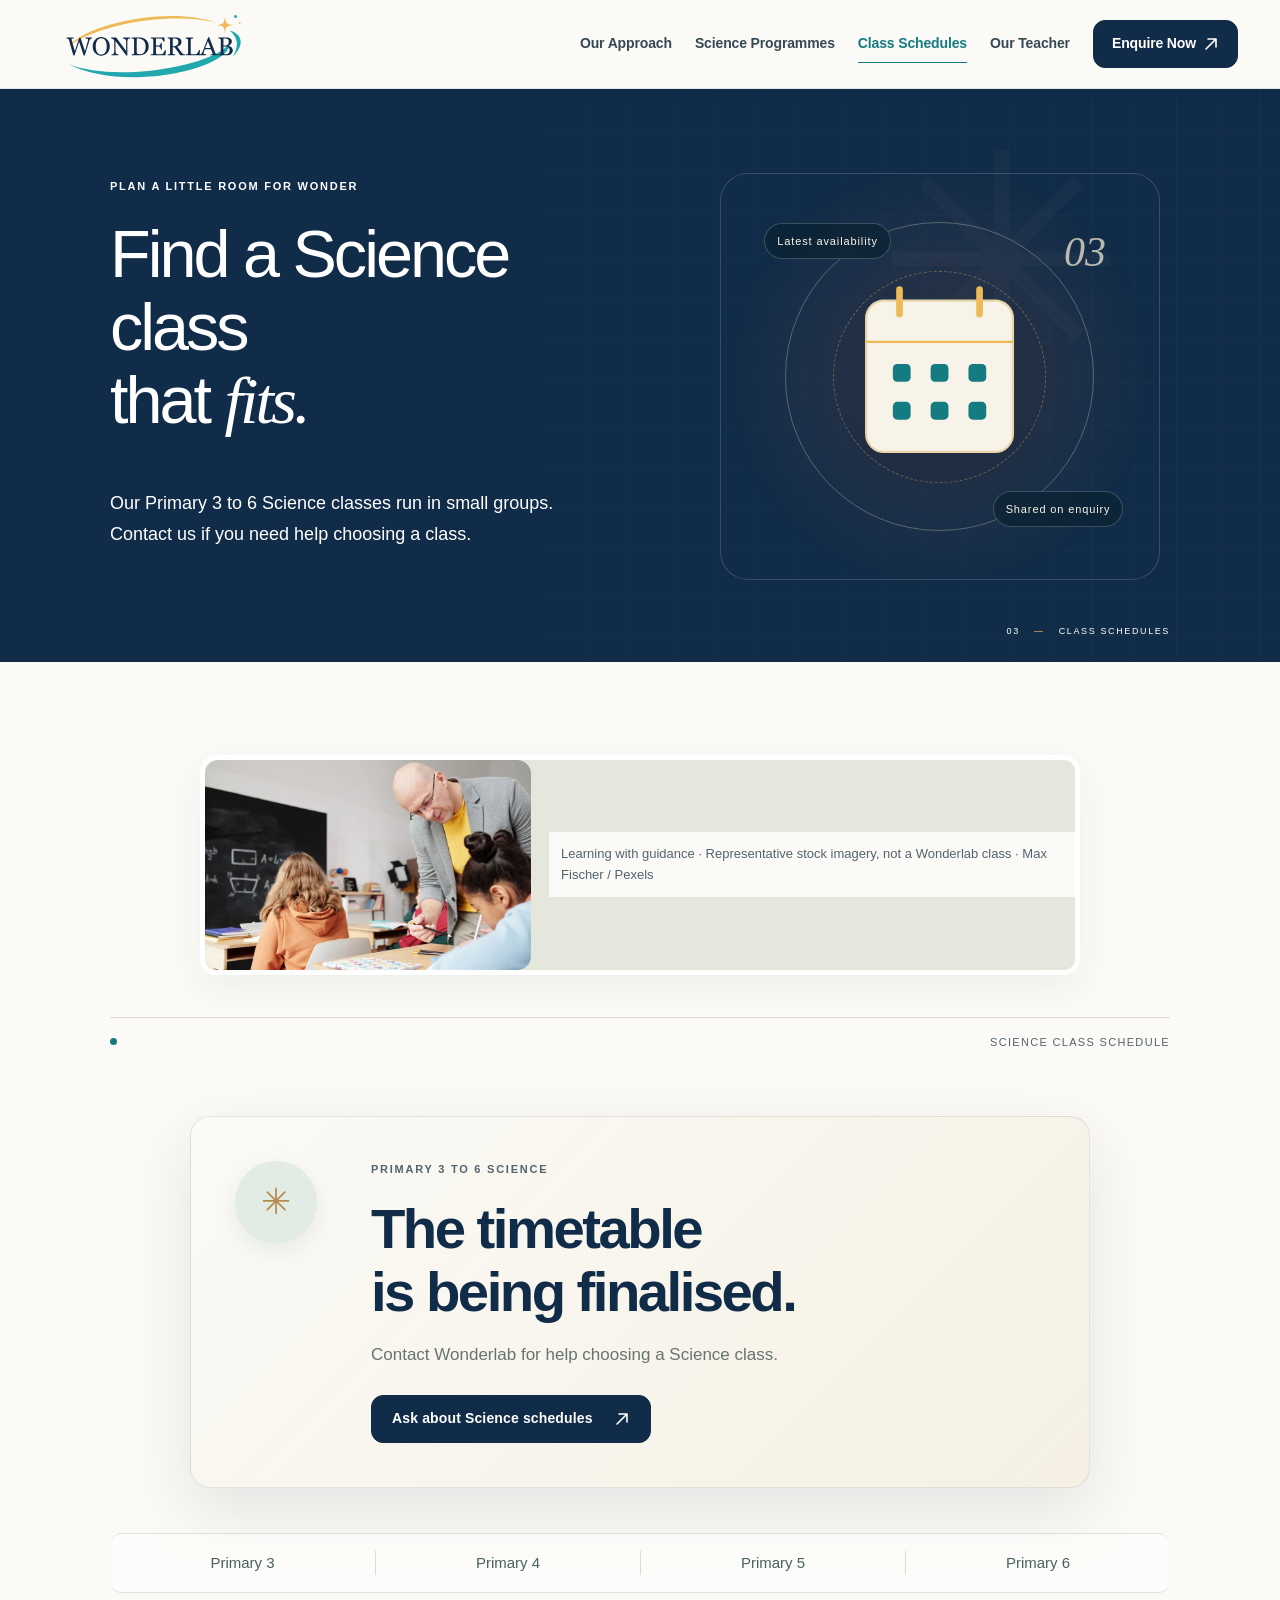
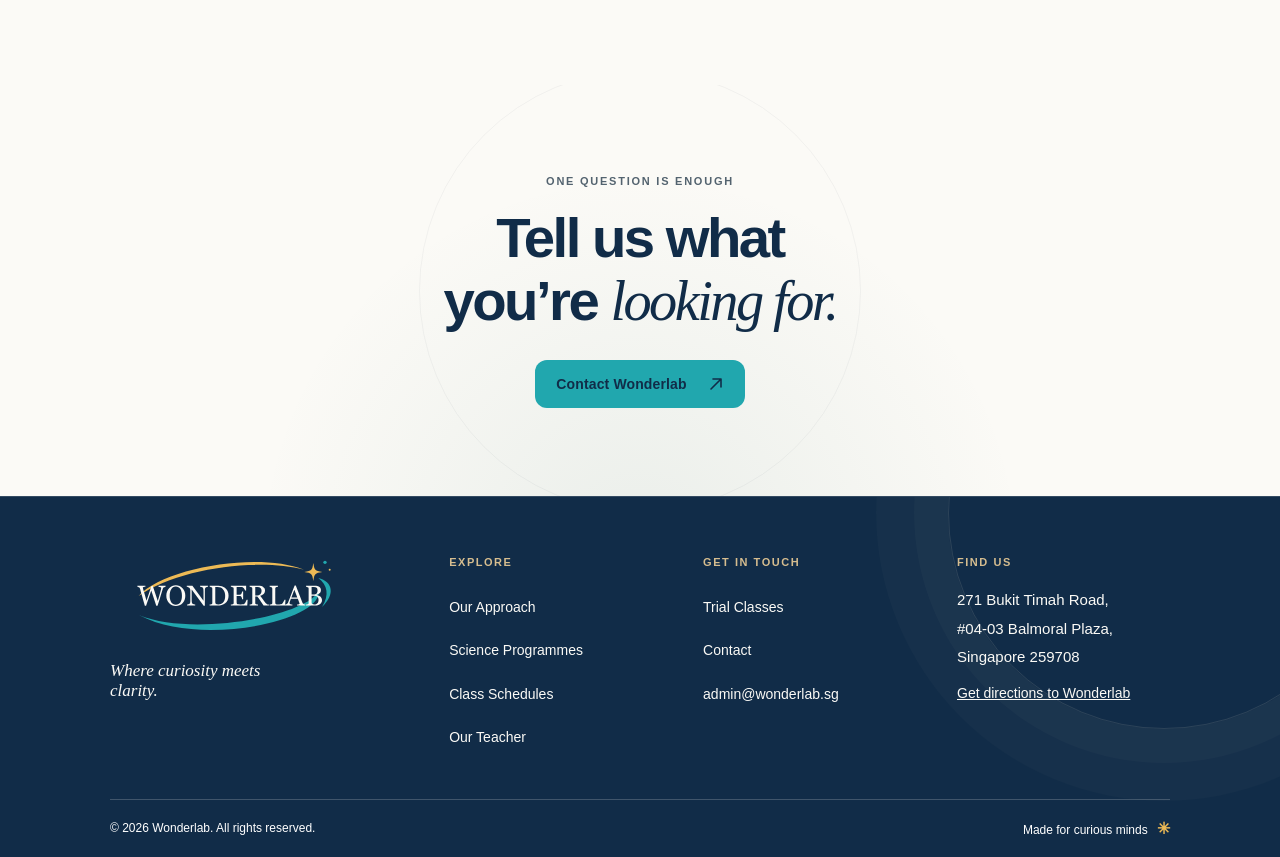
==== commit c8ba0b84: "Release Science website with approved oval branding" ====
--- a/class-schedules.html
+++ b/class-schedules.html
@@ -1,3 +1,10 @@
-<!doctype html><html lang="en-SG"><head><meta charset="utf-8"><meta http-equiv="Content-Security-Policy" content="default-src 'self'; base-uri 'self'; object-src 'none'; script-src 'self'; style-src 'self' 'unsafe-inline' https://fonts.googleapis.com; font-src 'self' https://fonts.gstatic.com; img-src 'self' data:; connect-src 'self' https://api.web3forms.com; form-action 'self' https://api.web3forms.com"><meta name="referrer" content="strict-origin-when-cross-origin"><meta name="viewport" content="width=device-width, initial-scale=1"><meta name="theme-color" content="#10283d"><meta name="description" content="Ask Wonderlab about current Primary 3 to 6 Maths and Science tuition schedules in Singapore. Days and times have not been published and are shared on enquiry."><meta property="og:site_name" content="Wonderlab"><meta property="og:title" content="Primary Maths &amp; Science Tuition Schedules | Wonderlab"><meta property="og:description" content="Ask Wonderlab about current Primary 3 to 6 Maths and Science tuition schedules in Singapore. Days and times have not been published and are shared on enquiry."><meta property="og:type" content="website"><meta property="og:locale" content="en_SG"><title>Primary Maths &amp; Science Tuition Schedules | Wonderlab</title><link rel="icon" href="assets/wonderlab-logo.jpeg" type="image/jpeg"><link rel="preconnect" href="https://fonts.googleapis.com"><link rel="preconnect" href="https://fonts.gstatic.com" crossorigin><link href="https://fonts.googleapis.com/css2?family=DM+Sans:wght@400;500;600;700&family=Manrope:wght@400;500;600;700;800&display=swap" rel="stylesheet"><link rel="stylesheet" href="assets/site.css"><link rel="stylesheet" href="assets/responsive.css"><link rel="stylesheet" href="assets/site-polish.css"><link rel="stylesheet" href="assets/premium.css"><link rel="stylesheet" href="assets/media.css"><script defer src="assets/content.js"></script><script defer src="assets/site.js"></script></head><body data-page="schedules"><a class="skip-link" href="#main">Skip to content</a><header id="site-header"></header><main id="main"><section class="page-hero"><p class="eyebrow">Plan a little room for wonder</p><h1>Find a time<br>that <em>fits.</em></h1><p class="lead">Class schedules can change. Contact us for the latest Maths and Science timings for your child’s level.</p><div class="page-hero-art schedule-art" aria-hidden="true"><svg viewBox="0 0 260 220" fill="none"><rect x="64" y="42" width="132" height="136" rx="16" fill="#f7f3e8" stroke="#e8d5aa" stroke-width="2"/><path d="M64 79h132" stroke="#d2a45a" stroke-width="2"/><path d="M94 32v22m72-22v22" stroke="#ead8ae" stroke-width="6" stroke-linecap="round"/><g fill="#52877a"><rect x="88" y="99" width="16" height="16" rx="4"/><rect x="122" y="99" width="16" height="16" rx="4"/><rect x="156" y="99" width="16" height="16" rx="4"/><rect x="88" y="133" width="16" height="16" rx="4"/><rect x="122" y="133" width="16" height="16" rx="4"/><rect x="156" y="133" width="16" height="16" rx="4"/></g></svg><span class="art-chip chip-top">Latest availability</span><span class="art-chip chip-bottom">Shared on enquiry</span><span class="art-number">03</span></div><div class="page-hero-mark">03 <span>—</span> Class Schedules</div></section><section class="section cream-section schedule-section"><figure class="schedule-photo"><img src="assets/photos/pexels-teacher-guiding.jpg" alt="A teacher guides children as they work through a classroom problem. Representative stock imagery, not a Wonderlab class." width="1600" height="1067" loading="lazy" decoding="async"><figcaption>Learning with guidance · Representative stock imagery, not a Wonderlab class · Max Fischer / Pexels</figcaption></figure><div class="section-label">Current schedule <span>To be confirmed</span></div><div class="schedule-notice"><div class="notice-icon">✳</div><div><p class="eyebrow">Schedule details pending</p><h2>We’d be happy to<br>help you <em>plan.</em></h2><p>Current class days and times for Maths and Science have not yet been published. Please email us with your child’s level and we’ll share the latest information.</p><a class="button button-dark" href="mailto:admin@wonderlab.sg?subject=Wonderlab%20class%20schedule%20enquiry">Ask about schedules <span>↗</span></a></div></div><div class="schedule-levels"><span>Primary 3</span><span>Primary 4</span><span>Primary 5</span><span>Primary 6</span></div><p class="placeholder-note">Days, times, lesson duration and availability: to be confirmed. No places or dates are advertised until verified.</p></section><!-- Development-only scaffold for source-document transcription. Keep hidden until the 2027 draft data is verified and approved for publication. -->
+<!doctype html><html lang="en-SG"><head><meta charset="utf-8"><meta http-equiv="Content-Security-Policy" content="default-src 'self'; base-uri 'self'; object-src 'none'; script-src 'self'; style-src 'self' 'unsafe-inline' https://fonts.googleapis.com; font-src 'self' https://fonts.gstatic.com; img-src 'self' data:; connect-src 'self' https://api.web3forms.com; form-action 'self' https://api.web3forms.com"><meta name="referrer" content="strict-origin-when-cross-origin"><meta name="viewport" content="width=device-width, initial-scale=1"><meta name="theme-color" content="#112C48"><meta name="description" content="Ask about current Primary 3 to 6 Science class timings and availability at Wonderlab in Balmoral Plaza."><meta property="og:site_name" content="Wonderlab"><meta property="og:title" content="Primary Science Class Schedules | Wonderlab"><meta property="og:description" content="Ask about current Primary 3 to 6 Science class timings and availability at Wonderlab in Balmoral Plaza."><meta property="og:type" content="website"><meta property="og:locale" content="en_SG"><meta name="twitter:card" content="summary_large_image"><meta name="twitter:title" content="Primary Science Class Schedules | Wonderlab"><meta name="twitter:description" content="Ask about current Primary 3 to 6 Science class timings and availability at Wonderlab in Balmoral Plaza."><title>Primary Science Class Schedules | Wonderlab</title><link rel="icon" href="assets/brand/wonderlab-favicon-primary.ico" sizes="any"><link rel="icon" href="assets/brand/wonderlab-icon-primary.svg" type="image/svg+xml" media="(prefers-color-scheme: light)"><link rel="icon" href="assets/brand/wonderlab-icon-light.svg" type="image/svg+xml" media="(prefers-color-scheme: dark)"><link rel="apple-touch-icon" href="assets/brand/wonderlab-icon-primary-180.png"><link rel="preconnect" href="https://fonts.googleapis.com"><link rel="preconnect" href="https://fonts.gstatic.com" crossorigin><link href="https://fonts.googleapis.com/css2?family=DM+Sans:wght@400;500;600;700&family=Manrope:wght@400;500;600;700;800&display=swap" rel="stylesheet"><link rel="stylesheet" href="assets/site.css"><link rel="stylesheet" href="assets/responsive.css"><link rel="stylesheet" href="assets/site-polish.css"><link rel="stylesheet" href="assets/premium.css"><link rel="stylesheet" href="assets/media.css"><link rel="stylesheet" href="assets/phase2.css"><link rel="stylesheet" href="assets/phase3.css"><script defer src="assets/content.js"></script><script defer src="assets/site.js"></script><link rel="canonical" href="https://wonderlab.sg/class-schedules.html">
+<meta property="og:url" content="https://wonderlab.sg/class-schedules.html">
+<meta property="og:image" content="https://wonderlab.sg/assets/brand/wonderlab-primary.png">
+<meta property="og:image:width" content="2160"><meta property="og:image:height" content="840">
+<meta property="og:image:alt" content="Wonderlab — Where curiosity meets clarity.">
+<meta name="twitter:image" content="https://wonderlab.sg/assets/brand/wonderlab-primary.png">
+<meta name="twitter:image:alt" content="Wonderlab — Where curiosity meets clarity.">
+</head><body data-page="schedules"><a class="skip-link" href="#main">Skip to content</a><header id="site-header"></header><main id="main"><section class="page-hero"><p class="eyebrow">Plan a little room for wonder</p><h1>Find a Science class<br>that <em>fits.</em></h1><p class="lead">Our Primary 3 to 6 Science classes run in small groups. Contact us if you need help choosing a class.</p><div class="page-hero-art schedule-art" aria-hidden="true"><svg viewBox="0 0 260 220" fill="none"><rect x="64" y="42" width="132" height="136" rx="16" fill="#f7f3e8" stroke="#e8d5aa" stroke-width="2"/><path d="M64 79h132" stroke="#EDBA55" stroke-width="2"/><path d="M94 32v22m72-22v22" stroke="#EDBA55" stroke-width="6" stroke-linecap="round"/><g fill="#147B80"><rect x="88" y="99" width="16" height="16" rx="4"/><rect x="122" y="99" width="16" height="16" rx="4"/><rect x="156" y="99" width="16" height="16" rx="4"/><rect x="88" y="133" width="16" height="16" rx="4"/><rect x="122" y="133" width="16" height="16" rx="4"/><rect x="156" y="133" width="16" height="16" rx="4"/></g></svg><span class="art-chip chip-top">Latest availability</span><span class="art-chip chip-bottom">Shared on enquiry</span><span class="art-number">03</span></div><div class="page-hero-mark">03 <span>—</span> Class Schedules</div></section><section class="section cream-section schedule-section"><figure class="schedule-photo"><picture><source type="image/webp" srcset="assets/photos/pexels-teacher-guiding-480.webp 480w, assets/photos/pexels-teacher-guiding-960.webp 960w, assets/photos/pexels-teacher-guiding-1600.webp 1600w" sizes="(max-width: 820px) 90vw, 600px"><img src="assets/photos/pexels-teacher-guiding.jpg" alt="A teacher guides children as they work through a classroom problem. Representative stock imagery, not a Wonderlab class." width="1600" height="1067" loading="lazy" decoding="async"></picture><figcaption>Learning with guidance · Representative stock imagery, not a Wonderlab class · Max Fischer / Pexels</figcaption></figure><div class="section-label">Science class schedule</div><div class="schedule-notice"><div class="notice-icon">✳</div><div><p class="eyebrow">Primary 3 to 6 Science</p><h2>The timetable<br>is being finalised.</h2><p>Contact Wonderlab for help choosing a Science class.</p><a class="button button-dark" href="mailto:admin@wonderlab.sg?subject=Wonderlab%20Science%20class%20schedule%20enquiry">Ask about Science schedules <svg class="icon-arrow" viewBox="0 0 16 16" aria-hidden="true" focusable="false"><path d="M3 13 13 3M5 3h8v8"/></svg></a></div></div><div class="schedule-levels"><span>Primary 3</span><span>Primary 4</span><span>Primary 5</span><span>Primary 6</span></div></section><!-- Development-only scaffold for source-document transcription. Keep hidden until the 2027 draft data is verified and approved for publication. -->
 <section id="fees-calendar-2027-draft" class="section cream-section draft-fees-calendar" hidden data-public="false" aria-labelledby="fees-calendar-heading"><div class="section-label">Development only <span>DRAFT — For discussion — Not for distribution</span></div><h2 id="fees-calendar-heading">2027 fees &amp; semester calendar</h2><p class="draft-status">Awaiting accurate transcription from the client’s draft PDF and explicit approval before any public release.</p><div class="draft-tables"><div><h3>Fees</h3><table><thead><tr><th scope="col">Level</th><th scope="col">Programme</th><th scope="col">Draft fee</th></tr></thead><tbody></tbody></table></div><div><h3>Semester calendar</h3><table><thead><tr><th scope="col">Semester</th><th scope="col">Dates</th><th scope="col">Notes</th></tr></thead><tbody></tbody></table></div></div></section>
-<section class="center-cta"><p class="eyebrow">One question is enough</p><h2>Tell us what<br>you’re <em>looking for.</em></h2><a class="button button-gold" href="contact.html">Contact Wonderlab <span>↗</span></a></section></main><footer id="site-footer"></footer></body></html>
+<section class="center-cta"><p class="eyebrow">One question is enough</p><h2>Tell us what<br>you’re <em>looking for.</em></h2><a class="button button-gold" href="contact.html">Contact Wonderlab <svg class="icon-arrow" viewBox="0 0 16 16" aria-hidden="true" focusable="false"><path d="M3 13 13 3M5 3h8v8"/></svg></a></section></main><footer id="site-footer"></footer></body></html>
--- a/assets/site.css
+++ b/assets/site.css
@@ -1,3 +1,3 @@
-:root{--navy:#10283d;--navy2:#17364c;--gold:#d4ad67;--gold-light:#ead8ae;--teal:#4a8f87;--cream:#f7f4ec;--paper:#fffefa;--ink:#182c3a;--muted:#61717a;--line:#d9ddd7;--serif:Georgia,'Times New Roman',serif;--sans:'DM Sans',Arial,sans-serif;--display:Manrope,'DM Sans',sans-serif;--max:1240px}*{box-sizing:border-box}html{scroll-behavior:smooth;scroll-padding-top:96px}body{margin:0;background:var(--paper);color:var(--ink);font:16px/1.65 var(--sans);-webkit-font-smoothing:antialiased}a{color:inherit;text-decoration:none}button,input,select,textarea{font:inherit}button,a{-webkit-tap-highlight-color:transparent}a:focus-visible,button:focus-visible,input:focus-visible,select:focus-visible,textarea:focus-visible{outline:3px solid var(--teal);outline-offset:4px}.skip-link{position:absolute;left:1rem;top:-5rem;z-index:20;background:var(--gold-light);padding:.8rem 1rem}.skip-link:focus{top:1rem}.sr-only{position:absolute;width:1px;height:1px;padding:0;margin:-1px;overflow:hidden;clip:rect(0,0,0,0);white-space:nowrap;border:0}#site-header{position:sticky;top:0;z-index:10;background:rgba(255,254,250,.94);backdrop-filter:blur(16px);border-bottom:1px solid rgba(16,40,61,.08)}.nav-wrap{max-width:var(--max);margin:auto;padding:0 42px;height:82px;display:flex;align-items:center;justify-content:space-between}.brand{display:inline-flex;align-items:center;gap:11px;color:var(--navy)}.brand-mark{width:38px;height:38px;border:1px solid var(--gold);border-radius:50%;display:grid;place-items:center;color:var(--gold);font:700 20px var(--serif)}.brand-name{font:800 18px/1 var(--display);letter-spacing:-.06em}.brand-name span{display:block;font:600 8px/1.6 var(--sans);letter-spacing:.24em;color:var(--teal)}#primary-nav{display:flex;align-items:center;gap:26px}#primary-nav>a{font-size:12px;font-weight:600;color:#354954;transition:color .2s}#primary-nav>a:hover,#primary-nav>a[aria-current=page]{color:#957035}.nav-contact{border:1px solid var(--navy);padding:10px 16px;border-radius:2px}.nav-contact span{color:#b58a45;margin-left:8px}.menu-toggle{display:none;background:none;border:0}.hero{position:relative;max-width:var(--max);margin:auto;min-height:660px;padding:100px 7.2% 102px;display:grid;grid-template-columns:1.05fr .95fr;align-items:center;overflow:hidden;background:var(--paper)}.hero-copy{position:relative;z-index:1}.eyebrow{margin:0 0 20px;color:#71827e;text-transform:uppercase;font-size:10px;font-weight:700;letter-spacing:.2em}.hero h1,.page-hero h1{font:500 clamp(54px,6.8vw,88px)/.99 var(--display);letter-spacing:-.075em;color:var(--navy);margin:0 0 27px}.hero h1 em,.page-hero h1 em,h2 em{font-family:var(--serif);font-weight:400;color:#b2894b;letter-spacing:-.045em}.lead{max-width:500px;color:#596b74;font-size:17px;line-height:1.75}.button-row{display:flex;flex-wrap:wrap;gap:12px;margin:30px 0 24px}.button{min-height:48px;padding:13px 18px;display:inline-flex;align-items:center;justify-content:center;gap:19px;border:1px solid transparent;border-radius:2px;font-size:12px;font-weight:700;letter-spacing:.01em;transition:transform .22s,background .22s,color .22s,border-color .22s}.button:hover{transform:translateY(-3px)}.button span{font-size:17px;line-height:.7}.button-gold{background:var(--gold);color:var(--navy)}.button-gold:hover{background:#e1c486}.button-outline{border-color:#9da8a8;color:var(--navy)}.button-outline:hover{border-color:var(--navy);background:#f6f3ea}.button-dark{background:var(--navy);color:white}.button-dark:hover{background:var(--teal)}.button-outline-light{border-color:#9bb5b2;color:white}.button-outline-light:hover{background:#ffffff14}.hero-note{font-size:11px;color:var(--muted);letter-spacing:.04em}.note-dot{display:inline-block;width:7px;height:7px;border-radius:50%;background:var(--teal);margin-right:8px}.hero-art{height:430px;position:relative;display:grid;place-items:center}.art-orbit{position:absolute;border:1px solid #d7dfd8;border-radius:50%;animation:orbit 35s linear infinite}.orbit-one{width:390px;height:390px}.orbit-two{width:300px;height:300px;border-color:#e2d5b9;animation-duration:26s;animation-direction:reverse}.orbit-three{width:220px;height:220px;border-style:dashed;animation-duration:45s}.art-sun{width:142px;height:142px;background:#f3e5c7;border-radius:48% 52% 47% 53%;display:grid;place-items:center;color:#9f7c3f;font:italic 65px var(--serif);box-shadow:0 20px 60px #10283d12;animation:bob 5s ease-in-out infinite}.art-card{position:absolute;background:white;width:112px;height:116px;border:1px solid #e8e7df;box-shadow:0 15px 40px #10283d12;display:flex;align-items:center;justify-content:center;flex-direction:column;gap:7px}.art-card svg{width:49px;height:49px;fill:none;stroke:var(--teal);stroke-width:2;stroke-linecap:round;stroke-linejoin:round}.art-card span{font-size:9px;letter-spacing:.14em;text-transform:uppercase;color:#74827e}.card-leaf{top:32px;left:11% ;transform:rotate(-7deg)}.card-drop{right:0;top:145px;transform:rotate(5deg)}.card-drop svg{stroke:#b38a49}.card-atom{bottom:12px;left:18%;transform:rotate(4deg)}.spark{position:absolute;color:var(--gold);font-size:25px}.spark-a{top:45px;right:18%}.spark-b{bottom:80px;right:8%;color:var(--teal)}.art-caption{position:absolute;right:4%;bottom:20px;color:#697b7d;font:italic 18px/1.2 var(--serif);transform:rotate(-7deg)}.hero-bottom{position:absolute;bottom:31px;left:7.2%;right:7.2%;display:flex;gap:14px;align-items:center;text-transform:uppercase;letter-spacing:.15em;font-size:9px;color:#81908c}.hero-line{height:1px;background:#dbe1dc;flex:1}.section{padding:95px max(7.2%,calc((100% - 1060px)/2));}.section-label{display:flex;justify-content:space-between;border-top:1px solid var(--line);padding-top:15px;color:#74827e;text-transform:uppercase;letter-spacing:.15em;font-size:9px}.section-label span{letter-spacing:.1em}.intro-section{padding-top:77px;padding-bottom:112px}.intro-grid{display:grid;grid-template-columns:1fr 1fr;gap:80px;margin-top:50px;align-items:start}.section h2,.center-cta h2,.outcomes-title h2,.contact-info h2,.teacher-copy h2,.teacher-bio h2,.trial-intro h2{font:600 clamp(40px,5vw,64px)/1.08 var(--display);letter-spacing:-.065em;color:var(--navy);margin:0 0 24px}.body-large{font-size:19px;line-height:1.7;color:#3e535c;margin-top:0}.text-link{display:inline-flex;gap:22px;align-items:center;margin-top:12px;font-size:12px;font-weight:700;color:var(--navy);border-bottom:1px solid var(--gold);padding-bottom:8px}.text-link span{color:#b38a49;font-size:19px;transition:transform .2s}.text-link:hover span{transform:translateX(4px)}.cream-section{background:var(--cream)}.section-heading{display:flex;justify-content:space-between;align-items:end;gap:80px;margin:46px 0 34px}.section-heading h2{margin:0}.section-heading>p{max-width:330px;color:#63716f}.grade-grid{display:grid;grid-template-columns:repeat(4,1fr);gap:12px}.grade-card{position:relative;min-height:245px;padding:24px 22px;background:var(--paper);border:1px solid #ebe8de;transition:transform .25s,border .25s,box-shadow .25s}.grade-card:hover{transform:translateY(-5px);border-color:var(--gold);box-shadow:0 18px 35px #172c3510}.grade-index{position:absolute;top:20px;right:20px;color:#b5bcb6;font-size:10px}.grade-pill{display:inline-block;padding:6px 10px;border-radius:20px;background:#e6eeea;color:#286e69;font-size:9px;font-weight:700;letter-spacing:.08em}.grade-card h3{margin:28px 0 0;font:500 23px/1.22 var(--display);letter-spacing:-.04em;color:var(--navy)}.card-arrow{position:absolute;right:21px;bottom:16px;color:#b08b51;font-size:20px}.placeholder-note{font-size:11px;color:#77827e;margin-top:22px}.approach-teaser{display:grid;grid-template-columns:1fr 1fr;gap:10%;align-items:center;min-height:520px}.teaser-art{min-height:330px;background:#e9f0eb;position:relative;display:grid;place-items:center;overflow:hidden}.teaser-art:before,.teaser-art:after{content:'';position:absolute;border:1px solid #b9d0c8;border-radius:50%;width:350px;height:350px}.teaser-art:after{width:260px;height:260px;border-color:#d2c39e}.teaser-circle{position:relative;z-index:1;width:190px;height:190px;border-radius:50%;background:var(--navy);display:flex;flex-direction:column;align-items:center;justify-content:center;color:white;gap:3px;font:italic 20px/1.25 var(--serif)}.teaser-circle b{font:12px var(--sans);color:var(--gold)}.teaser-caption{position:absolute;bottom:22px;right:26px;font:italic 15px var(--serif);color:#617878}.teaser-copy h2{font-size:58px}.teaser-copy>p:not(.eyebrow){max-width:400px;color:#62736f;margin:0 0 25px}.teacher-section{background:#f1eee6;display:grid;grid-template-columns:.85fr 1fr;gap:11%;align-items:center}.teacher-photo{position:relative;min-height:390px;background:#d5e4dc;display:grid;place-items:center;overflow:hidden}.photo-shape{width:240px;height:280px;background:linear-gradient(155deg,#c5a975,#e4dbc4 55%,#577f7d);border-radius:48% 48% 15% 15%;display:grid;place-items:center;position:relative}.photo-shape:before{content:'';width:112px;height:140px;border-radius:48% 48% 45% 45%;background:#c9aa83;position:absolute;top:32px}.photo-shape:after{content:'';position:absolute;bottom:0;width:210px;height:130px;border-radius:60% 60% 0 0;background:var(--navy)}.photo-shape span{position:relative;z-index:1;font:italic 80px var(--serif);color:#fff7;mix-blend-mode:soft-light}.photo-label{position:absolute;bottom:15px;left:17px;color:white;font-size:9px;text-transform:uppercase;letter-spacing:.1em;z-index:1}.teacher-copy h2{font-size:54px}.teacher-copy>p:not(.eyebrow){color:#5e706f;max-width:460px}.teacher-copy .placeholder-note{font-size:10px}.trial-band{position:relative;overflow:hidden;background:var(--navy);color:white;padding:70px max(7.2%,calc((100% - 1060px)/2));display:flex;align-items:center;justify-content:space-between;gap:30px}.trial-band h2{font:500 48px/1.06 var(--display);letter-spacing:-.06em;margin:0 0 15px}.trial-band .eyebrow{color:#b9c9bd}.trial-band p:not(.eyebrow){color:#c2cece;max-width:470px;font-size:14px}.band-star{position:absolute;font-size:190px;right:35%;top:-50px;color:#ffffff08}.enquiry-section{display:grid;grid-template-columns:1fr 1fr;gap:12%;align-items:center}.enquiry-section>div:nth-child(2)>p{color:#667571;max-width:400px}.small-note{font-size:12px;margin-top:18px}.small-note a{border-bottom:1px solid var(--gold)}.page-hero{position:relative;background:var(--navy);color:white;min-height:405px;padding:95px max(7.2%,calc((100% - 1060px)/2)) 76px;overflow:hidden}.page-hero:after{content:'✳';position:absolute;right:12%;top:25px;color:#ffffff0c;font-size:300px;line-height:1}.page-hero .eyebrow{color:#c1c9b9}.page-hero h1{color:#fff;font-size:clamp(56px,7vw,84px);position:relative;z-index:1}.page-hero h1 em{color:var(--gold-light)}.page-hero .lead{color:#c8d2d0;max-width:520px}.page-hero-mark{position:absolute;bottom:24px;right:max(7.2%,calc((100% - 1060px)/2));font-size:9px;text-transform:uppercase;letter-spacing:.18em;color:#b6c3bf}.page-hero-mark span{color:var(--gold);margin:0 10px}.story-grid{display:grid;grid-template-columns:.8fr 1.2fr;gap:10%;margin-top:55px}.story-grid p:not(.body-large){color:#65736e}.steps-grid{display:grid;grid-template-columns:repeat(3,1fr);gap:15px;margin-top:40px}.step-card{background:var(--paper);padding:28px 26px 32px;min-height:230px;border-top:2px solid var(--gold)}.step-card>span{font-size:10px;letter-spacing:.12em;color:#9f8050}.step-card h3{font:600 28px var(--display);color:var(--navy);margin:28px 0 10px}.step-card p{font-size:13px;color:#697874}.outcomes-section{background:#e7eeea;padding:75px max(7.2%,calc((100% - 1060px)/2));display:grid;grid-template-columns:.8fr 1.2fr;gap:8%;align-items:center}.outcomes-title h2{font-size:51px}.outcomes-list p{margin:0;padding:18px 0;border-bottom:1px solid #c9d7d0;color:#334b50;font-size:14px}.outcomes-list span{color:#a3804a;font-size:10px;margin-right:24px}.center-cta{text-align:center;padding:88px 20px}.center-cta .eyebrow{margin-bottom:16px}.center-cta h2{font-size:48px;margin-bottom:27px}.programme-list{padding-bottom:80px}.programme-row{display:grid;grid-template-columns:.45fr 1.05fr 1.4fr 50px;gap:28px;align-items:center;padding:35px 0;border-bottom:1px solid #d9dbd2;scroll-margin-top:96px}.programme-level{color:#73817b;font-size:12px;line-height:1.1;text-transform:uppercase;letter-spacing:.1em}.programme-level strong{display:block;color:#af8951;font:500 62px/.95 var(--display);letter-spacing:-.07em}.programme-row .eyebrow{margin-bottom:7px;font-size:9px}.programme-row h2{font-size:30px;margin:0}.programme-row>p{font-size:12px;color:#65736e;margin:0}.circle-link{width:42px;height:42px;border:1px solid #b9c8bf;border-radius:50%;display:grid;place-items:center;color:#a17c44;transition:background .2s,color .2s}.circle-link:hover{background:var(--navy);color:white}.small-class-band{background:#dce9e2;padding:65px max(7.2%,calc((100% - 1060px)/2));display:grid;grid-template-columns:1fr 1fr;gap:10%;align-items:center}.small-class-band h2{font:600 45px/1.1 var(--display);letter-spacing:-.06em;color:var(--navy);margin:0}.small-class-band>p{color:#546967}.schedule-section{padding-bottom:90px}.schedule-notice{display:grid;grid-template-columns:100px 1fr;gap:36px;max-width:780px;margin:65px auto 45px;align-items:start}.notice-icon{width:82px;height:82px;border-radius:50%;display:grid;place-items:center;background:#e2ebe4;color:#b68d50;font-size:36px}.schedule-notice h2{font-size:46px;margin-bottom:15px}.schedule-notice>div>p:not(.eyebrow){color:#667470;max-width:500px;margin-bottom:25px}.schedule-levels{display:grid;grid-template-columns:repeat(4,1fr);border-top:1px solid #d9dcd3;border-bottom:1px solid #d9dcd3;padding:17px 0;text-align:center;color:#49605d;font-size:12px}.schedule-levels span+span{border-left:1px solid #d9dcd3}.schedule-section>.placeholder-note{text-align:center}.teacher-profile{display:grid;grid-template-columns:.85fr 1.15fr;gap:10%;align-items:center}.large-photo{min-height:480px}.large-photo .photo-shape{width:270px;height:320px}.teacher-bio h2{font-size:52px}.teacher-bio>p:not(.eyebrow){color:#63736f}.teacher-quote{margin:28px 0;padding:21px 26px;border-left:2px solid var(--gold);background:#f4f1e9;font:italic 20px/1.5 var(--serif);color:#526563}.trial-content{display:grid;grid-template-columns:.8fr 1.2fr;gap:12%}.trial-intro h2{font-size:50px}.trial-details .body-large{font-size:18px}.trial-facts{margin:35px 0;border-top:1px solid var(--line)}.trial-facts p{padding:15px 0;border-bottom:1px solid var(--line);font-size:13px;color:#536865;margin:0}.trial-facts span{font-size:10px;color:#a27c43;margin-right:18px}.contact-section{display:grid;grid-template-columns:.8fr 1.2fr;gap:12%}.contact-info h2{font-size:52px}.contact-item{margin-top:27px}.contact-item>span{display:block;text-transform:uppercase;letter-spacing:.15em;color:#89938b;font-size:9px;margin-bottom:5px}.contact-item>a,.contact-item address{font-style:normal;font-size:16px;color:var(--navy)}.contact-item>a{border-bottom:1px solid var(--gold)}.contact-form-wrap{background:var(--cream);padding:38px 40px}.contact-form-wrap .eyebrow{margin-bottom:8px}.contact-form-wrap h3{font:600 25px var(--display);color:var(--navy);margin:0 0 24px}form label{display:block;font-size:11px;font-weight:700;color:#435853;margin:15px 0 6px}form input,form select,form textarea{display:block;width:100%;border:1px solid #cbd2cb;background:#fffefa;padding:12px;color:var(--ink);border-radius:0}form textarea{resize:vertical}form button{margin-top:22px}.form-note{font-size:10px;color:#6e7c76;max-width:370px}.privacy-section{max-width:940px;margin:auto;padding-top:70px;padding-bottom:100px}.review-banner{background:#fff3dc;border:1px solid #e5cf9f;padding:16px 20px;display:flex;gap:15px;align-items:flex-start;margin-bottom:35px}.review-banner>span{width:24px;height:24px;border-radius:50%;background:#ad8244;color:white;display:grid;place-items:center;font-weight:700;flex:none}.review-banner strong{font-size:13px;color:#654f2d}.review-banner p{margin:3px 0 0;font-size:11px;color:#806b46}.privacy-section h2{font-size:30px}.privacy-section h3{font:600 20px var(--display);margin-top:32px}.privacy-section p,.privacy-section li{font-size:14px;color:#5f6f6a}.privacy-section li{padding:4px 0}.privacy-section a:not(.button){border-bottom:1px solid var(--gold)}#site-footer{background:#0b2031;color:#d2dcda;padding:0 max(7.2%,calc((100% - 1060px)/2))}.footer-main{padding:60px 0 43px;display:grid;grid-template-columns:1.4fr 1fr 1fr 1fr;gap:40px}.brand-light{color:white}.brand-light .brand-mark{color:var(--gold)}.brand-light .brand-name span{color:#9ac0b3}.footer-brand>p{font:italic 17px var(--serif);color:#9eafab;margin-top:19px}.footer-heading{margin:0 0 15px!important;color:#9fb3ae!important;font-size:9px!important;font-weight:700;letter-spacing:.17em;text-transform:uppercase}.footer-col,.footer-address{display:flex;flex-direction:column;align-items:flex-start}.footer-col a,.footer-address address{font-style:normal;font-size:11px;line-height:2.1;color:#d1dbd7}.footer-col a:hover,.footer-bottom a:hover{color:var(--gold-light)}.footer-bottom{min-height:58px;border-top:1px solid #ffffff20;display:flex;align-items:center;justify-content:space-between;gap:20px;font-size:9px;color:#9dafaa}.footer-bottom a{color:#d4ddda}.footer-bottom b{font-size:16px;color:var(--gold);margin-left:6px}.review-tag{font-size:8px;color:#e5c981;border:1px solid #88764b;padding:3px 5px;margin-left:5px}.reveal{opacity:0;transform:translateY(18px);transition:opacity .65s ease,transform .65s ease}.reveal.is-visible{opacity:1;transform:translateY(0)}@keyframes orbit{to{transform:rotate(360deg)}}@keyframes bob{0%,100%{transform:translateY(0)}50%{transform:translateY(-9px)}}@media(max-width:1000px){.nav-wrap{padding:0 25px}#primary-nav{gap:15px}#primary-nav>a{font-size:11px}.hero{padding-left:5%;padding-right:5%}.hero-art{transform:scale(.85)}.section{padding-left:6%;padding-right:6%}.grade-card{padding:20px 16px}.footer-main{gap:22px}}@media(max-width:760px){html{scroll-padding-top:76px}.nav-wrap{height:72px;padding:0 22px}.menu-toggle{display:flex;width:40px;height:40px;flex-direction:column;gap:5px;align-items:center;justify-content:center;cursor:pointer}.menu-toggle span:not(.sr-only){height:1px;width:21px;background:var(--navy)}#primary-nav{display:none;position:absolute;top:71px;left:0;right:0;background:var(--paper);padding:12px 22px 22px;border-bottom:1px solid var(--line);flex-direction:column;align-items:stretch;gap:0}#primary-nav.is-open{display:flex}#primary-nav>a{padding:12px 0;font-size:13px;border-bottom:1px solid #e6e7e0}.nav-contact{border:0;padding:12px 0!important}.hero{padding:64px 7% 76px;grid-template-columns:1fr;min-height:auto}.hero h1{font-size:clamp(54px,14vw,76px)}.hero-art{height:340px;transform:scale(.82);margin:-2px -25px -20px}.hero-bottom{left:7%;right:7%;bottom:22px;font-size:7px}.section{padding:68px 7%}.intro-grid,.story-grid,.approach-teaser,.teacher-section,.enquiry-section,.outcomes-section,.trial-content,.contact-section,.teacher-profile{grid-template-columns:1fr;gap:30px}.intro-grid{margin-top:35px}.section-heading{display:block;margin-top:35px}.section-heading>p{margin-top:15px}.grade-grid{grid-template-columns:repeat(2,1fr)}.grade-card{min-height:205px}.approach-teaser{padding-top:60px;padding-bottom:60px}.teaser-art{min-height:290px;order:2}.teaser-copy h2,.teacher-copy h2{font-size:47px}.teacher-section{gap:34px}.teacher-photo{min-height:320px}.teacher-copy{padding-bottom:6px}.trial-band{padding:52px 7%;display:block}.trial-band h2{font-size:41px}.trial-band .button{margin-top:10px}.page-hero{min-height:390px;padding:72px 7% 70px}.page-hero h1{font-size:clamp(54px,13vw,72px)}.page-hero-mark{right:7%;font-size:8px}.steps-grid{grid-template-columns:1fr;gap:10px}.step-card{min-height:190px}.step-card h3{margin-top:17px}.outcomes-section{padding:58px 7%}.outcomes-title h2{font-size:44px}.programme-row{grid-template-columns:62px 1fr 40px;gap:15px;padding:26px 0}.programme-row>p{grid-column:2/4;grid-row:2;margin-top:-6px}.programme-row h2{font-size:25px}.programme-level strong{font-size:50px}.small-class-band{padding:52px 7%;grid-template-columns:1fr;gap:12px}.small-class-band h2{font-size:39px}.schedule-notice{grid-template-columns:55px 1fr;gap:16px;margin:46px 0 32px}.notice-icon{width:50px;height:50px;font-size:24px}.schedule-notice h2{font-size:36px}.schedule-levels{grid-template-columns:repeat(2,1fr);gap:12px}.schedule-levels span{padding:8px}.schedule-levels span+span{border:0}.schedule-levels span:nth-child(even){border-left:1px solid #d9dcd3}.large-photo{min-height:365px}.teacher-bio h2,.contact-info h2,.trial-intro h2{font-size:44px}.contact-form-wrap{padding:28px 22px}.center-cta{padding:65px 18px}.center-cta h2{font-size:39px}.footer-main{grid-template-columns:1fr 1fr;gap:30px 20px;padding:45px 0 32px}.footer-brand{grid-column:1/-1}.footer-bottom{padding:16px 0;align-items:flex-start;flex-direction:column;gap:8px}.privacy-section{padding-top:45px;padding-bottom:70px}}@media(max-width:380px){.button-row{flex-direction:column;align-items:stretch}.hero-art{transform:scale(.7);margin-left:-45px;margin-right:-45px}.grade-card h3{font-size:20px}.grade-card{min-height:190px;padding:17px 13px}.page-hero h1{font-size:51px}}@media(prefers-reduced-motion:reduce){*,*::before,*::after{scroll-behavior:auto!important;animation-duration:.01ms!important;animation-iteration-count:1!important;transition-duration:.01ms!important}.reveal{opacity:1;transform:none}}
+:root{--navy:#112C48;--navy2:#20384D;--gold:#EDBA55;--gold-light:#EDBA55;--teal:#147B80;--cream:#FBFAF6;--paper:#FBFAF6;--ink:#20384D;--muted:#53636F;--line:#d9ddd7;--serif:Georgia,'Times New Roman',serif;--sans:'DM Sans',Arial,sans-serif;--display:Manrope,'DM Sans',sans-serif;--max:1240px}*{box-sizing:border-box}html{scroll-behavior:smooth;scroll-padding-top:96px}body{margin:0;background:var(--paper);color:var(--ink);font:16px/1.65 var(--sans);-webkit-font-smoothing:antialiased}a{color:inherit;text-decoration:none}button,input,select,textarea{font:inherit}button,a{-webkit-tap-highlight-color:transparent}a:focus-visible,button:focus-visible,input:focus-visible,select:focus-visible,textarea:focus-visible{outline:3px solid var(--teal);outline-offset:4px}.skip-link{position:absolute;left:1rem;top:-5rem;z-index:20;background:var(--gold-light);padding:.8rem 1rem}.skip-link:focus{top:1rem}.sr-only{position:absolute;width:1px;height:1px;padding:0;margin:-1px;overflow:hidden;clip:rect(0,0,0,0);white-space:nowrap;border:0}#site-header{position:sticky;top:0;z-index:10;background:rgba(255,254,250,.94);backdrop-filter:blur(16px);border-bottom:1px solid rgba(16,40,61,.08)}.nav-wrap{max-width:var(--max);margin:auto;padding:0 42px;height:82px;display:flex;align-items:center;justify-content:space-between}.brand{display:inline-flex;align-items:center;gap:11px;color:var(--navy)}.brand-mark{width:38px;height:38px;border:1px solid var(--gold);border-radius:50%;display:grid;place-items:center;color:var(--gold);font:700 20px var(--serif)}.brand-name{font:800 18px/1 var(--display);letter-spacing:-.06em}.brand-name span{display:block;font:600 8px/1.6 var(--sans);letter-spacing:.24em;color:var(--teal)}#primary-nav{display:flex;align-items:center;gap:26px}#primary-nav>a{font-size:12px;font-weight:600;color:#354954;transition:color .2s}#primary-nav>a:hover,#primary-nav>a[aria-current=page]{color:#957035}.nav-contact{border:1px solid var(--navy);padding:10px 16px;border-radius:2px}.nav-contact span{color:#b58a45;margin-left:8px}.menu-toggle{display:none;background:none;border:0}.hero{position:relative;max-width:var(--max);margin:auto;min-height:660px;padding:100px 7.2% 102px;display:grid;grid-template-columns:1.05fr .95fr;align-items:center;overflow:hidden;background:var(--paper)}.hero-copy{position:relative;z-index:1}.eyebrow{margin:0 0 20px;color:#71827e;text-transform:uppercase;font-size:10px;font-weight:700;letter-spacing:.2em}.hero h1,.page-hero h1{font:500 clamp(54px,6.8vw,88px)/.99 var(--display);letter-spacing:-.075em;color:var(--navy);margin:0 0 27px}.hero h1 em,.page-hero h1 em,h2 em{font-family:var(--serif);font-weight:400;color:#b2894b;letter-spacing:-.045em}.lead{max-width:500px;color:#596b74;font-size:17px;line-height:1.75}.button-row{display:flex;flex-wrap:wrap;gap:12px;margin:30px 0 24px}.button{min-height:48px;padding:13px 18px;display:inline-flex;align-items:center;justify-content:center;gap:19px;border:1px solid transparent;border-radius:2px;font-size:12px;font-weight:700;letter-spacing:.01em;transition:transform .22s,background .22s,color .22s,border-color .22s}.button:hover{transform:translateY(-3px)}.button span{font-size:17px;line-height:.7}.button-gold{background:var(--gold);color:var(--navy)}.button-gold:hover{background:#e1c486}.button-outline{border-color:#9da8a8;color:var(--navy)}.button-outline:hover{border-color:var(--navy);background:#f6f3ea}.button-dark{background:var(--navy);color:white}.button-dark:hover{background:var(--teal)}.button-outline-light{border-color:#9bb5b2;color:white}.button-outline-light:hover{background:#ffffff14}.hero-note{font-size:11px;color:var(--muted);letter-spacing:.04em}.note-dot{display:inline-block;width:7px;height:7px;border-radius:50%;background:var(--teal);margin-right:8px}.hero-art{height:430px;position:relative;display:grid;place-items:center}.art-orbit{position:absolute;border:1px solid #d7dfd8;border-radius:50%;animation:orbit 35s linear infinite}.orbit-one{width:390px;height:390px}.orbit-two{width:300px;height:300px;border-color:#e2d5b9;animation-duration:26s;animation-direction:reverse}.orbit-three{width:220px;height:220px;border-style:dashed;animation-duration:45s}.art-sun{width:142px;height:142px;background:#f3e5c7;border-radius:48% 52% 47% 53%;display:grid;place-items:center;color:#9f7c3f;font:italic 65px var(--serif);box-shadow:0 20px 60px #10283d12;animation:bob 5s ease-in-out infinite}.art-card{position:absolute;background:white;width:112px;height:116px;border:1px solid #e8e7df;box-shadow:0 15px 40px #10283d12;display:flex;align-items:center;justify-content:center;flex-direction:column;gap:7px}.art-card svg{width:49px;height:49px;fill:none;stroke:var(--teal);stroke-width:2;stroke-linecap:round;stroke-linejoin:round}.art-card span{font-size:9px;letter-spacing:.14em;text-transform:uppercase;color:#74827e}.card-leaf{top:32px;left:11% ;transform:rotate(-7deg)}.card-drop{right:0;top:145px;transform:rotate(5deg)}.card-drop svg{stroke:#b38a49}.card-atom{bottom:12px;left:18%;transform:rotate(4deg)}.spark{position:absolute;color:var(--gold);font-size:25px}.spark-a{top:45px;right:18%}.spark-b{bottom:80px;right:8%;color:var(--teal)}.art-caption{position:absolute;right:4%;bottom:20px;color:#697b7d;font:italic 18px/1.2 var(--serif);transform:rotate(-7deg)}.hero-bottom{position:absolute;bottom:31px;left:7.2%;right:7.2%;display:flex;gap:14px;align-items:center;text-transform:uppercase;letter-spacing:.15em;font-size:9px;color:#81908c}.hero-line{height:1px;background:#dbe1dc;flex:1}.section{padding:95px max(7.2%,calc((100% - 1060px)/2));}.section-label{display:flex;justify-content:space-between;border-top:1px solid var(--line);padding-top:15px;color:#74827e;text-transform:uppercase;letter-spacing:.15em;font-size:9px}.section-label span{letter-spacing:.1em}.intro-section{padding-top:77px;padding-bottom:112px}.intro-grid{display:grid;grid-template-columns:1fr 1fr;gap:80px;margin-top:50px;align-items:start}.section h2,.center-cta h2,.outcomes-title h2,.contact-info h2,.teacher-copy h2,.teacher-bio h2,.trial-intro h2{font:600 clamp(40px,5vw,64px)/1.08 var(--display);letter-spacing:-.065em;color:var(--navy);margin:0 0 24px}.body-large{font-size:19px;line-height:1.7;color:#3e535c;margin-top:0}.text-link{display:inline-flex;gap:22px;align-items:center;margin-top:12px;font-size:12px;font-weight:700;color:var(--navy);border-bottom:1px solid var(--gold);padding-bottom:8px}.text-link span{color:#b38a49;font-size:19px;transition:transform .2s}.text-link:hover span{transform:translateX(4px)}.cream-section{background:var(--cream)}.section-heading{display:flex;justify-content:space-between;align-items:end;gap:80px;margin:46px 0 34px}.section-heading h2{margin:0}.section-heading>p{max-width:330px;color:#63716f}.grade-grid{display:grid;grid-template-columns:repeat(4,1fr);gap:12px}.grade-card{position:relative;min-height:245px;padding:24px 22px;background:var(--paper);border:1px solid #ebe8de;transition:transform .25s,border .25s,box-shadow .25s}.grade-card:hover{transform:translateY(-5px);border-color:var(--gold);box-shadow:0 18px 35px #172c3510}.grade-index{position:absolute;top:20px;right:20px;color:#b5bcb6;font-size:10px}.grade-pill{display:inline-block;padding:6px 10px;border-radius:20px;background:#e6eeea;color:#286e69;font-size:9px;font-weight:700;letter-spacing:.08em}.grade-card h3{margin:28px 0 0;font:500 23px/1.22 var(--display);letter-spacing:-.04em;color:var(--navy)}.card-arrow{position:absolute;right:21px;bottom:16px;color:#b08b51;font-size:20px}.placeholder-note{font-size:11px;color:#77827e;margin-top:22px}.approach-teaser{display:grid;grid-template-columns:1fr 1fr;gap:10%;align-items:center;min-height:520px}.teaser-art{min-height:330px;background:#e9f0eb;position:relative;display:grid;place-items:center;overflow:hidden}.teaser-art:before,.teaser-art:after{content:'';position:absolute;border:1px solid #b9d0c8;border-radius:50%;width:350px;height:350px}.teaser-art:after{width:260px;height:260px;border-color:#d2c39e}.teaser-circle{position:relative;z-index:1;width:190px;height:190px;border-radius:50%;background:var(--navy);display:flex;flex-direction:column;align-items:center;justify-content:center;color:white;gap:3px;font:italic 20px/1.25 var(--serif)}.teaser-circle b{font:12px var(--sans);color:var(--gold)}.teaser-caption{position:absolute;bottom:22px;right:26px;font:italic 15px var(--serif);color:#617878}.teaser-copy h2{font-size:58px}.teaser-copy>p:not(.eyebrow){max-width:400px;color:#62736f;margin:0 0 25px}.teacher-section{background:#f1eee6;display:grid;grid-template-columns:.85fr 1fr;gap:11%;align-items:center}.teacher-photo{position:relative;min-height:390px;background:#d5e4dc;display:grid;place-items:center;overflow:hidden}.photo-shape{width:240px;height:280px;background:linear-gradient(155deg,#c5a975,#e4dbc4 55%,#577f7d);border-radius:48% 48% 15% 15%;display:grid;place-items:center;position:relative}.photo-shape:before{content:'';width:112px;height:140px;border-radius:48% 48% 45% 45%;background:#c9aa83;position:absolute;top:32px}.photo-shape:after{content:'';position:absolute;bottom:0;width:210px;height:130px;border-radius:60% 60% 0 0;background:var(--navy)}.photo-shape span{position:relative;z-index:1;font:italic 80px var(--serif);color:#fff7;mix-blend-mode:soft-light}.photo-label{position:absolute;bottom:15px;left:17px;color:white;font-size:9px;text-transform:uppercase;letter-spacing:.1em;z-index:1}.teacher-copy h2{font-size:54px}.teacher-copy>p:not(.eyebrow){color:#5e706f;max-width:460px}.teacher-copy .placeholder-note{font-size:10px}.trial-band{position:relative;overflow:hidden;background:var(--navy);color:white;padding:70px max(7.2%,calc((100% - 1060px)/2));display:flex;align-items:center;justify-content:space-between;gap:30px}.trial-band h2{font:500 48px/1.06 var(--display);letter-spacing:-.06em;margin:0 0 15px}.trial-band .eyebrow{color:#b9c9bd}.trial-band p:not(.eyebrow){color:#c2cece;max-width:470px;font-size:14px}.band-star{position:absolute;font-size:190px;right:35%;top:-50px;color:#ffffff08}.enquiry-section{display:grid;grid-template-columns:1fr 1fr;gap:12%;align-items:center}.enquiry-section>div:nth-child(2)>p{color:#667571;max-width:400px}.small-note{font-size:12px;margin-top:18px}.small-note a{border-bottom:1px solid var(--gold)}.page-hero{position:relative;background:var(--navy);color:white;min-height:405px;padding:95px max(7.2%,calc((100% - 1060px)/2)) 76px;overflow:hidden}.page-hero:after{content:'✳';position:absolute;right:12%;top:25px;color:#ffffff0c;font-size:300px;line-height:1}.page-hero .eyebrow{color:#c1c9b9}.page-hero h1{color:#fff;font-size:clamp(56px,7vw,84px);position:relative;z-index:1}.page-hero h1 em{color:var(--gold-light)}.page-hero .lead{color:#c8d2d0;max-width:520px}.page-hero-mark{position:absolute;bottom:24px;right:max(7.2%,calc((100% - 1060px)/2));font-size:9px;text-transform:uppercase;letter-spacing:.18em;color:#b6c3bf}.page-hero-mark span{color:var(--gold);margin:0 10px}.story-grid{display:grid;grid-template-columns:.8fr 1.2fr;gap:10%;margin-top:55px}.story-grid p:not(.body-large){color:#65736e}.steps-grid{display:grid;grid-template-columns:repeat(3,1fr);gap:15px;margin-top:40px}.step-card{background:var(--paper);padding:28px 26px 32px;min-height:230px;border-top:2px solid var(--gold)}.step-card>span{font-size:10px;letter-spacing:.12em;color:#9f8050}.step-card h3{font:600 28px var(--display);color:var(--navy);margin:28px 0 10px}.step-card p{font-size:13px;color:#697874}.outcomes-section{background:#e7eeea;padding:75px max(7.2%,calc((100% - 1060px)/2));display:grid;grid-template-columns:.8fr 1.2fr;gap:8%;align-items:center}.outcomes-title h2{font-size:51px}.outcomes-list p{margin:0;padding:18px 0;border-bottom:1px solid #c9d7d0;color:#334b50;font-size:14px}.outcomes-list span{color:#a3804a;font-size:10px;margin-right:24px}.center-cta{text-align:center;padding:88px 20px}.center-cta .eyebrow{margin-bottom:16px}.center-cta h2{font-size:48px;margin-bottom:27px}.programme-list{padding-bottom:80px}.programme-row{display:grid;grid-template-columns:.45fr 1.05fr 1.4fr 50px;gap:28px;align-items:center;padding:35px 0;border-bottom:1px solid #d9dbd2;scroll-margin-top:96px}.programme-level{color:#73817b;font-size:12px;line-height:1.1;text-transform:uppercase;letter-spacing:.1em}.programme-level strong{display:block;color:#af8951;font:500 62px/.95 var(--display);letter-spacing:-.07em}.programme-row .eyebrow{margin-bottom:7px;font-size:9px}.programme-row h2{font-size:30px;margin:0}.programme-row>p{font-size:12px;color:#65736e;margin:0}.circle-link{width:42px;height:42px;border:1px solid #b9c8bf;border-radius:50%;display:grid;place-items:center;color:#a17c44;transition:background .2s,color .2s}.circle-link:hover{background:var(--navy);color:white}.small-class-band{background:#dce9e2;padding:65px max(7.2%,calc((100% - 1060px)/2));display:grid;grid-template-columns:1fr 1fr;gap:10%;align-items:center}.small-class-band h2{font:600 45px/1.1 var(--display);letter-spacing:-.06em;color:var(--navy);margin:0}.small-class-band>p{color:#546967}.schedule-section{padding-bottom:90px}.schedule-notice{display:grid;grid-template-columns:100px 1fr;gap:36px;max-width:780px;margin:65px auto 45px;align-items:start}.notice-icon{width:82px;height:82px;border-radius:50%;display:grid;place-items:center;background:#e2ebe4;color:#b68d50;font-size:36px}.schedule-notice h2{font-size:46px;margin-bottom:15px}.schedule-notice>div>p:not(.eyebrow){color:#667470;max-width:500px;margin-bottom:25px}.schedule-levels{display:grid;grid-template-columns:repeat(4,1fr);border-top:1px solid #d9dcd3;border-bottom:1px solid #d9dcd3;padding:17px 0;text-align:center;color:#49605d;font-size:12px}.schedule-levels span+span{border-left:1px solid #d9dcd3}.schedule-section>.placeholder-note{text-align:center}.teacher-profile{display:grid;grid-template-columns:.85fr 1.15fr;gap:10%;align-items:center}.large-photo{min-height:480px}.large-photo .photo-shape{width:270px;height:320px}.teacher-bio h2{font-size:52px}.teacher-bio>p:not(.eyebrow){color:#63736f}.teacher-quote{margin:28px 0;padding:21px 26px;border-left:2px solid var(--gold);background:#f4f1e9;font:italic 20px/1.5 var(--serif);color:#526563}.trial-content{display:grid;grid-template-columns:.8fr 1.2fr;gap:12%}.trial-intro h2{font-size:50px}.trial-details .body-large{font-size:18px}.trial-facts{margin:35px 0;border-top:1px solid var(--line)}.trial-facts p{padding:15px 0;border-bottom:1px solid var(--line);font-size:13px;color:#536865;margin:0}.trial-facts span{font-size:10px;color:#a27c43;margin-right:18px}.contact-section{display:grid;grid-template-columns:.8fr 1.2fr;gap:12%}.contact-info h2{font-size:52px}.contact-item{margin-top:27px}.contact-item>span{display:block;text-transform:uppercase;letter-spacing:.15em;color:#89938b;font-size:9px;margin-bottom:5px}.contact-item>a,.contact-item address{font-style:normal;font-size:16px;color:var(--navy)}.contact-item>a{border-bottom:1px solid var(--gold)}.contact-form-wrap{background:var(--cream);padding:38px 40px}.contact-form-wrap .eyebrow{margin-bottom:8px}.contact-form-wrap h3{font:600 25px var(--display);color:var(--navy);margin:0 0 24px}form label{display:block;font-size:11px;font-weight:700;color:#435853;margin:15px 0 6px}form input,form select,form textarea{display:block;width:100%;border:1px solid #cbd2cb;background:#FBFAF6;padding:12px;color:var(--ink);border-radius:0}form textarea{resize:vertical}form button{margin-top:22px}.form-note{font-size:10px;color:#6e7c76;max-width:370px}.privacy-section{max-width:940px;margin:auto;padding-top:70px;padding-bottom:100px}.review-banner{background:#fff3dc;border:1px solid #e5cf9f;padding:16px 20px;display:flex;gap:15px;align-items:flex-start;margin-bottom:35px}.review-banner>span{width:24px;height:24px;border-radius:50%;background:#ad8244;color:white;display:grid;place-items:center;font-weight:700;flex:none}.review-banner strong{font-size:13px;color:#654f2d}.review-banner p{margin:3px 0 0;font-size:11px;color:#806b46}.privacy-section h2{font-size:30px}.privacy-section h3{font:600 20px var(--display);margin-top:32px}.privacy-section p,.privacy-section li{font-size:14px;color:#5f6f6a}.privacy-section li{padding:4px 0}.privacy-section a:not(.button){border-bottom:1px solid var(--gold)}#site-footer{background:#0b2031;color:#d2dcda;padding:0 max(7.2%,calc((100% - 1060px)/2))}.footer-main{padding:60px 0 43px;display:grid;grid-template-columns:1.4fr 1fr 1fr 1fr;gap:40px}.brand-light{color:white}.brand-light .brand-mark{color:var(--gold)}.brand-light .brand-name span{color:#9ac0b3}.footer-brand>p{font:italic 17px var(--serif);color:#9eafab;margin-top:19px}.footer-heading{margin:0 0 15px!important;color:#9fb3ae!important;font-size:9px!important;font-weight:700;letter-spacing:.17em;text-transform:uppercase}.footer-col,.footer-address{display:flex;flex-direction:column;align-items:flex-start}.footer-col a,.footer-address address{font-style:normal;font-size:11px;line-height:2.1;color:#d1dbd7}.footer-col a:hover,.footer-bottom a:hover{color:var(--gold-light)}.footer-bottom{min-height:58px;border-top:1px solid #ffffff20;display:flex;align-items:center;justify-content:space-between;gap:20px;font-size:9px;color:#9dafaa}.footer-bottom a{color:#d4ddda}.footer-bottom b{font-size:16px;color:var(--gold);margin-left:6px}.review-tag{font-size:8px;color:#e5c981;border:1px solid #88764b;padding:3px 5px;margin-left:5px}.reveal{opacity:0;transform:translateY(18px);transition:opacity .65s ease,transform .65s ease}.reveal.is-visible{opacity:1;transform:translateY(0)}@keyframes orbit{to{transform:rotate(360deg)}}@keyframes bob{0%,100%{transform:translateY(0)}50%{transform:translateY(-9px)}}@media(max-width:1000px){.nav-wrap{padding:0 25px}#primary-nav{gap:15px}#primary-nav>a{font-size:11px}.hero{padding-left:5%;padding-right:5%}.hero-art{transform:scale(.85)}.section{padding-left:6%;padding-right:6%}.grade-card{padding:20px 16px}.footer-main{gap:22px}}@media(max-width:760px){html{scroll-padding-top:76px}.nav-wrap{height:72px;padding:0 22px}.menu-toggle{display:flex;width:40px;height:40px;flex-direction:column;gap:5px;align-items:center;justify-content:center;cursor:pointer}.menu-toggle span:not(.sr-only){height:1px;width:21px;background:var(--navy)}#primary-nav{display:none;position:absolute;top:71px;left:0;right:0;background:var(--paper);padding:12px 22px 22px;border-bottom:1px solid var(--line);flex-direction:column;align-items:stretch;gap:0}#primary-nav.is-open{display:flex}#primary-nav>a{padding:12px 0;font-size:13px;border-bottom:1px solid #e6e7e0}.nav-contact{border:0;padding:12px 0!important}.hero{padding:64px 7% 76px;grid-template-columns:1fr;min-height:auto}.hero h1{font-size:clamp(54px,14vw,76px)}.hero-art{height:340px;transform:scale(.82);margin:-2px -25px -20px}.hero-bottom{left:7%;right:7%;bottom:22px;font-size:7px}.section{padding:68px 7%}.intro-grid,.story-grid,.approach-teaser,.teacher-section,.enquiry-section,.outcomes-section,.trial-content,.contact-section,.teacher-profile{grid-template-columns:1fr;gap:30px}.intro-grid{margin-top:35px}.section-heading{display:block;margin-top:35px}.section-heading>p{margin-top:15px}.grade-grid{grid-template-columns:repeat(2,1fr)}.grade-card{min-height:205px}.approach-teaser{padding-top:60px;padding-bottom:60px}.teaser-art{min-height:290px;order:2}.teaser-copy h2,.teacher-copy h2{font-size:47px}.teacher-section{gap:34px}.teacher-photo{min-height:320px}.teacher-copy{padding-bottom:6px}.trial-band{padding:52px 7%;display:block}.trial-band h2{font-size:41px}.trial-band .button{margin-top:10px}.page-hero{min-height:390px;padding:72px 7% 70px}.page-hero h1{font-size:clamp(54px,13vw,72px)}.page-hero-mark{right:7%;font-size:8px}.steps-grid{grid-template-columns:1fr;gap:10px}.step-card{min-height:190px}.step-card h3{margin-top:17px}.outcomes-section{padding:58px 7%}.outcomes-title h2{font-size:44px}.programme-row{grid-template-columns:62px 1fr 40px;gap:15px;padding:26px 0}.programme-row>p{grid-column:2/4;grid-row:2;margin-top:-6px}.programme-row h2{font-size:25px}.programme-level strong{font-size:50px}.small-class-band{padding:52px 7%;grid-template-columns:1fr;gap:12px}.small-class-band h2{font-size:39px}.schedule-notice{grid-template-columns:55px 1fr;gap:16px;margin:46px 0 32px}.notice-icon{width:50px;height:50px;font-size:24px}.schedule-notice h2{font-size:36px}.schedule-levels{grid-template-columns:repeat(2,1fr);gap:12px}.schedule-levels span{padding:8px}.schedule-levels span+span{border:0}.schedule-levels span:nth-child(even){border-left:1px solid #d9dcd3}.large-photo{min-height:365px}.teacher-bio h2,.contact-info h2,.trial-intro h2{font-size:44px}.contact-form-wrap{padding:28px 22px}.center-cta{padding:65px 18px}.center-cta h2{font-size:39px}.footer-main{grid-template-columns:1fr 1fr;gap:30px 20px;padding:45px 0 32px}.footer-brand{grid-column:1/-1}.footer-bottom{padding:16px 0;align-items:flex-start;flex-direction:column;gap:8px}.privacy-section{padding-top:45px;padding-bottom:70px}}@media(max-width:380px){.button-row{flex-direction:column;align-items:stretch}.hero-art{transform:scale(.7);margin-left:-45px;margin-right:-45px}.grade-card h3{font-size:20px}.grade-card{min-height:190px;padding:17px 13px}.page-hero h1{font-size:51px}}@media(prefers-reduced-motion:reduce){*,*::before,*::after{scroll-behavior:auto!important;animation-duration:.01ms!important;animation-iteration-count:1!important;transition-duration:.01ms!important}.reveal{opacity:1;transform:none}}
 
 .form-note[data-state="success"]{color:#286e69;font-weight:600}.form-note[data-state="error"]{color:#9b4b40;font-weight:600}.form-note[data-state="sending"]{color:#49605d}.contact-form-wrap button:disabled{opacity:.72;cursor:wait;transform:none}
--- a/assets/site-polish.css
+++ b/assets/site-polish.css
@@ -1,14 +1,14 @@
 /* Shared visual refinement: premium colour, readable type, and restrained motion. */
 :root {
-  --navy: #10283d;
-  --navy2: #1a3b4d;
-  --gold: #bd9c63;
-  --gold-light: #ead8ae;
-  --teal: #47796f;
-  --cream: #f8f5ed;
-  --paper: #fffdfa;
-  --ink: #1b303b;
-  --muted: #586a6d;
+  --navy: #112C48;
+  --navy2: #20384D;
+  --gold: #EDBA55;
+  --gold-light: #EDBA55;
+  --teal: #147B80;
+  --cream: #FBFAF6;
+  --paper: #FBFAF6;
+  --ink: #20384D;
+  --muted: #53636F;
   --line: #ddd9ce;
   --max: 1240px;
 }
@@ -96,7 +96,7 @@
   background: linear-gradient(135deg, #edf2ed 0%, #e1ebe4 100%);
 }
 .grade-card {
-  background: #fffefa;
+  background: #FBFAF6;
   border-color: #e4dfd2;
   box-shadow: 0 5px 16px rgba(16, 40, 61, .025);
 }
@@ -168,7 +168,55 @@
 .privacy-section h3 { font-size: 22px; }
 .privacy-section p, .privacy-section li { font-size: 16px; line-height: 1.75; }
 
-#site-footer { background: linear-gradient(115deg, #0b2031 0%, #10283d 72%, #15364a 100%); }
+/* Phase 1 Science content layout and approved colour treatment. */
+.hero h1 em, h2 em { color: var(--navy); }
+.page-hero h1 em, .trial-band h2 em { color: var(--paper); }
+.icon-arrow { width: 16px; height: 16px; flex: 0 0 16px; fill: none; stroke: currentColor; stroke-width: 1.6; stroke-linecap: round; stroke-linejoin: round; }
+.nav-contact .icon-arrow { margin-left: 7px; }
+.hero-supporting { max-width: 48ch; margin: 18px 0 0; color: var(--ink); font-size: 15px; line-height: 1.6; }
+.class-size-note { margin: 26px 0 0; color: var(--ink); font-weight: 700; }
+.grade-card { position: relative; }
+.grade-card .card-arrow { position: absolute; right: 20px; bottom: 20px; color: var(--navy); }
+.programme-list { padding-top: 76px; padding-bottom: 88px; }
+.programme-intro { display: grid; grid-template-columns: 1fr 1fr; align-items: end; gap: 48px; margin: 38px 0 30px; }
+.programme-intro h2 { margin: 0; color: var(--navy); font: 600 clamp(32px,4vw,48px)/1.08 var(--display); letter-spacing: -.05em; }
+.programme-intro p { max-width: 58ch; margin: 0; color: var(--ink); }
+.programme-level-grid { display: grid; grid-template-columns: repeat(2,minmax(0,1fr)); gap: 18px; }
+.programme-level-card { min-width: 0; padding: 27px; border: 1px solid rgba(17,44,72,.13); border-radius: 16px; background: #fff; box-shadow: 0 12px 32px rgba(17,44,72,.055); scroll-margin-top: 100px; }
+.programme-level-card h3 { margin: 0 0 12px; color: var(--navy); font: 600 24px/1.2 var(--display); }
+.programme-level-card > p:not(.eyebrow) { color: var(--ink); }
+.programme-level-card .text-link { gap: 10px; }
+.experiment-section { display: grid; grid-template-columns: .9fr 1.1fr; align-items: center; gap: clamp(40px,8vw,110px); max-width: 1240px; margin-inline: auto; background: var(--cream); }
+.experiment-art { position: relative; width: min(100%,380px); aspect-ratio: 1; margin: auto; border-radius: 50%; background: radial-gradient(circle at 52% 48%,#fff 0 8%,transparent 8.5%),radial-gradient(circle at 52% 48%,rgba(33,167,174,.12) 0 24%,transparent 24.5%),radial-gradient(circle at 52% 48%,rgba(237,186,85,.17) 0 42%,transparent 42.5%); }
+.experiment-orbit { position: absolute; inset: 15%; border: 1px solid rgba(17,44,72,.26); border-radius: 50%; }
+.experiment-orbit.orbit-a { transform: rotate(32deg) scaleX(.62); }
+.experiment-orbit.orbit-b { transform: rotate(-32deg) scaleX(.62); border-color: rgba(20,123,128,.42); }
+.experiment-core { position: absolute; inset: 46%; border-radius: 50%; background: var(--gold); box-shadow: 0 0 0 12px rgba(237,186,85,.15); }
+.experiment-dot { position: absolute; width: 13px; height: 13px; border-radius: 50%; background: var(--teal); }
+.experiment-dot.dot-a { top: 22%; left: 50%; }
+.experiment-dot.dot-b { bottom: 27%; left: 24%; background: var(--navy); }
+.experiment-dot.dot-c { right: 23%; bottom: 26%; background: var(--gold); }
+.experiment-copy h2 { margin: 0 0 20px; color: var(--navy); font: 600 clamp(34px,4.5vw,54px)/1.08 var(--display); letter-spacing: -.055em; }
+.experiment-copy > p:last-child { max-width: 62ch; margin: 0; color: var(--ink); }
+.home-location { display: grid; grid-template-columns: 1fr 1fr; gap: 10%; max-width: 1240px; margin-inline: auto; }
+.home-location h2 { font-size: clamp(30px,4vw,48px); }
+.home-location address { margin: 0 0 12px; color: var(--ink); font-style: normal; }
+.home-location .text-link { margin: 0 0 26px; }
+.home-location > div + div { padding-left: 8%; border-left: 1px solid var(--line); }
+.contact-item .text-link { margin-top: 12px; }
+.contact-form-wrap { align-self: start; }
+.contact-form-wrap h3 { margin-bottom: 12px; }
+#site-header { background: rgba(251,250,246,.96); }
+.brand-logo { background: transparent; }
+@media (max-width: 760px) {
+  .programme-intro, .home-location { grid-template-columns: 1fr; gap: 20px; }
+  .programme-level-grid { grid-template-columns: minmax(0,1fr); }
+  .experiment-section { grid-template-columns: minmax(0,1fr); gap: 26px; }
+  .experiment-art { width: min(76vw,290px); }
+  .home-location > div + div { padding: 25px 0 0; border-left: 0; border-top: 1px solid var(--line); }
+}
+
+#site-footer { background: linear-gradient(115deg, #112C48 0%, #112C48 72%, #20384D 100%); }
 .footer-main { gap: clamp(22px, 3.2vw, 42px); }
 .footer-heading { font-size: 11px !important; letter-spacing: .14em; }
 .footer-col a, .footer-address address { font-size: 13px; line-height: 1.9; }
--- a/assets/premium.css
+++ b/assets/premium.css
@@ -1,13 +1,13 @@
 /* Wonderlab visual layer: expressive composition, original diagrams and premium interactions. */
 :root {
-  --wl-midnight: #10283d;
-  --wl-ink: #193543;
-  --wl-jade: #3f776f;
-  --wl-jade-deep: #245e5a;
-  --wl-ivory: #fbf8f1;
-  --wl-champagne: #eee4cf;
-  --wl-amber: #d2a45a;
-  --wl-coral: #c96e58;
+  --wl-midnight: #112C48;
+  --wl-ink: #20384D;
+  --wl-jade: #147B80;
+  --wl-jade-deep: #112C48;
+  --wl-ivory: #FBFAF6;
+  --wl-champagne: #FBFAF6;
+  --wl-amber: #EDBA55;
+  --wl-coral: #21A7AE;
   --wl-line: rgba(16, 40, 61, .12);
   --wl-shadow: 0 24px 64px rgba(16, 40, 61, .1);
   --wl-radius: 18px;
@@ -55,7 +55,7 @@
   max-width: none; min-height: 690px; padding-inline: max(7.2%, calc((100% - 1240px) / 2));
   background:
     radial-gradient(ellipse at 77% 45%, rgba(63, 119, 111, .11), transparent 23rem),
-    linear-gradient(145deg, #fffefa 0%, #f6f1e6 100%);
+    linear-gradient(145deg, #FBFAF6 0%, #f6f1e6 100%);
   border-bottom: 1px solid rgba(16, 40, 61, .06);
 }
 .hero-copy { max-width: 610px; }
@@ -131,7 +131,6 @@
 .subject-spotlight { position:relative; min-height:215px; padding:28px 30px; overflow:hidden; border:1px solid rgba(16,40,61,.08); border-radius:var(--wl-radius); box-shadow:0 12px 30px rgba(16,40,61,.06); }
 .subject-spotlight h3 { margin:0 0 8px; color:var(--wl-midnight); font:600 26px/1.15 var(--display); letter-spacing:-.04em; }
 .subject-spotlight p { max-width:38ch; margin:0; color:#53666b; font-size:15px; }
-.subject-spotlight.maths { background:linear-gradient(130deg,#e1ece7,#f3f2e8); }
 .subject-spotlight.science { background:linear-gradient(130deg,#f3e8d4,#fbf6eb); }
 .subject-symbol { position:absolute; right:22px; bottom:4px; color:rgba(16,40,61,.12); font:italic 92px/1 Georgia,serif; }
 .subject-spotlight::after { position:absolute; right:-30px; top:-54px; width:180px; height:180px; border:1px solid rgba(16,40,61,.12); border-radius:50%; box-shadow:0 0 0 18px rgba(255,255,255,.12),0 0 0 38px rgba(16,40,61,.035); content:""; }
@@ -156,7 +155,7 @@
 .outcomes-section { position:relative; overflow:hidden; background:linear-gradient(115deg,#deebe4,#edf1e8); }
 .outcomes-section::after { position:absolute; right:-100px; top:-130px; width:360px; height:360px; border:1px solid rgba(16,40,61,.08); border-radius:50%; box-shadow:0 0 0 28px rgba(16,40,61,.025),0 0 0 58px rgba(16,40,61,.02); content:""; }
 
-.schedule-notice { max-width:900px; padding:clamp(26px,4vw,44px); border:1px solid rgba(16,40,61,.1); border-radius:20px; background:linear-gradient(135deg,#fffefa,#f5f0e3); box-shadow:var(--wl-shadow); }
+.schedule-notice { max-width:900px; padding:clamp(26px,4vw,44px); border:1px solid rgba(16,40,61,.1); border-radius:20px; background:linear-gradient(135deg,#FBFAF6,#f5f0e3); box-shadow:var(--wl-shadow); }
 .schedule-levels { border-color:rgba(16,40,61,.13); border-radius:12px; background:rgba(255,255,255,.45); }
 .notice-icon { box-shadow:0 8px 22px rgba(63,119,111,.1); }
 
@@ -178,7 +177,7 @@
 form button { border-radius:6px; cursor:pointer; }
 .form-note[data-state] { border-radius:0 8px 8px 0; animation:status-in .24s ease both; }
 
-.privacy-section { margin-top:40px; margin-bottom:56px; padding:clamp(28px,5vw,58px); border:1px solid rgba(16,40,61,.09); border-radius:20px; background:linear-gradient(145deg,#fffefa,#f7f3e9); box-shadow:0 16px 48px rgba(16,40,61,.065); }
+.privacy-section { margin-top:40px; margin-bottom:56px; padding:clamp(28px,5vw,58px); border:1px solid rgba(16,40,61,.09); border-radius:20px; background:linear-gradient(145deg,#FBFAF6,#f7f3e9); box-shadow:0 16px 48px rgba(16,40,61,.065); }
 .privacy-section > h2 { padding-bottom:16px; border-bottom:1px solid var(--wl-line); }
 .privacy-section ul { padding:18px 24px; border-radius:12px; background:#edf2ed; }
 .review-banner { border-radius:10px; }
--- a/assets/media.css
+++ b/assets/media.css
@@ -6,7 +6,7 @@
 .hero-photo-frame img { display:block; width:100%; height:100%; object-fit:cover; object-position:center 38%; }
 .hero-photo-frame figcaption { position:absolute; z-index:1; right:24px; bottom:22px; left:24px; display:flex; flex-direction:column; gap:3px; color:#fff; font:600 19px/1.25 var(--display); }
 .hero-photo-frame figcaption small { color:#e7e8df; font:500 10px/1.5 var(--sans); letter-spacing:.11em; text-transform:uppercase; }
-.hero-photo-note { position:absolute; z-index:2; right:0; bottom:6%; display:flex; align-items:center; gap:10px; padding:13px 17px; border:1px solid rgba(16,40,61,.08); border-radius:999px; background:#fffefa; box-shadow:0 12px 34px rgba(16,40,61,.11); color:var(--navy); font-size:11px; }
+.hero-photo-note { position:absolute; z-index:2; right:0; bottom:6%; display:flex; align-items:center; gap:10px; padding:13px 17px; border:1px solid rgba(16,40,61,.08); border-radius:999px; background:#FBFAF6; box-shadow:0 12px 34px rgba(16,40,61,.11); color:var(--navy); font-size:11px; }
 .hero-photo-note span { color:var(--wl-jade); font:700 11px var(--display); }
 .hero-photo-note i { color:var(--wl-amber); font-style:normal; }
 .hero-photo-orbit { position:absolute; z-index:-1; top:4%; right:1%; width:94%; aspect-ratio:1; border:1px solid rgba(210,164,90,.45); border-radius:50%; }
@@ -14,7 +14,6 @@
 .subject-spotlight .eyebrow,.subject-spotlight h3,.subject-spotlight>p:not(.eyebrow) { margin-right:25px; margin-left:25px; }
 .subject-spotlight .eyebrow { margin-top:22px; }
 .subject-spotlight-image { display:block; width:100%; height:190px; object-fit:cover; }
-.subject-spotlight.maths .subject-spotlight-image { object-position:center 54%; }
 .subject-spotlight.science .subject-spotlight-image { object-position:center 43%; }
 .subject-symbol { top:188px; }
 
@@ -22,7 +21,7 @@
 .media-heading-row,.gallery-heading { display:flex; align-items:end; justify-content:space-between; gap:40px; margin:40px 0 32px; }
 .media-heading-row h2 { margin:0; color:var(--navy); font:500 clamp(40px,5vw,66px)/1.02 var(--display); letter-spacing:-.065em; }
 .media-heading-row>p,.gallery-heading>p { max-width:390px; margin:0 0 7px; color:#596b74; font-size:15px; }
-.media-carousel { max-width:1080px; margin:0 auto; padding:14px; border:1px solid rgba(16,40,61,.12); border-radius:24px; background:#fffefa; box-shadow:0 28px 80px rgba(16,40,61,.09); outline:none; }
+.media-carousel { max-width:1080px; margin:0 auto; padding:14px; border:1px solid rgba(16,40,61,.12); border-radius:24px; background:#FBFAF6; box-shadow:0 28px 80px rgba(16,40,61,.09); outline:none; }
 .media-carousel:focus-visible { outline:3px solid var(--wl-coral); outline-offset:4px; }
 .carousel-viewport { overflow:hidden; border-radius:15px; }
 .carousel-track { display:flex; transition:transform .5s cubic-bezier(.2,.75,.25,1); will-change:transform; touch-action:pan-y; }
@@ -57,8 +56,8 @@
 .gallery-item img { display:block; width:100%; height:100%; object-fit:cover; transition:transform .6s; }
 .gallery-item figcaption { padding:9px 2px 0; color:#718079; font-size:11px; }
 
-.video-feature { display:grid; grid-template-columns:minmax(0,1.1fr) minmax(250px,.8fr); align-items:center; gap:52px; max-width:1080px; margin:94px auto 0; padding:30px; border:1px solid rgba(16,40,61,.12); border-radius:24px; background:#fffefa; }
-.video-placeholder { position:relative; min-height:280px; overflow:hidden; display:flex; align-items:end; padding:24px; border-radius:16px; background:#10283d; isolation:isolate; }
+.video-feature { display:grid; grid-template-columns:minmax(0,1.1fr) minmax(250px,.8fr); align-items:center; gap:52px; max-width:1080px; margin:94px auto 0; padding:30px; border:1px solid rgba(16,40,61,.12); border-radius:24px; background:#FBFAF6; }
+.video-placeholder { position:relative; min-height:280px; overflow:hidden; display:flex; align-items:end; padding:24px; border-radius:16px; background:#112C48; isolation:isolate; }
 .video-placeholder::after { position:absolute; z-index:-1; inset:0; background:linear-gradient(180deg,rgba(16,40,61,.05),rgba(16,40,61,.82)); content:""; }
 .video-placeholder img { position:absolute; z-index:-2; inset:0; width:100%; height:100%; object-fit:cover; }
 .video-placeholder-label { color:white; font:600 17px/1.4 var(--display); }
@@ -80,25 +79,24 @@
 .editorial-photo,.schedule-photo,.teacher-context-photo,.trial-context-photo,.contact-context-photo,.privacy-context-photo { overflow:hidden; border:8px solid #fff; border-radius:22px; background:#e5e6dc; box-shadow:0 22px 64px rgba(16,40,61,.12); }
 .editorial-photo img,.schedule-photo img,.teacher-context-photo img,.trial-context-photo img,.contact-context-photo img,.privacy-context-photo img { display:block; width:100%; height:100%; max-height:440px; object-fit:cover; }
 .editorial-photo img { height:400px; }
-.editorial-photo figcaption,.schedule-photo figcaption,.teacher-context-photo figcaption,.trial-context-photo figcaption,.contact-context-photo figcaption,.privacy-context-photo figcaption { padding:9px 12px 10px; background:#fffefa; color:#6d7b75; font-size:10px; line-height:1.45; }
+.editorial-photo figcaption,.schedule-photo figcaption,.teacher-context-photo figcaption,.trial-context-photo figcaption,.contact-context-photo figcaption,.privacy-context-photo figcaption { padding:9px 12px 10px; background:#FBFAF6; color:#6d7b75; font-size:10px; line-height:1.45; }
 .image-story-copy h2 { margin:0 0 18px; color:var(--navy); font:500 clamp(38px,4.5vw,58px)/1.02 var(--display); letter-spacing:-.06em; }
 .image-story-copy h2 em { color:#a47e43; font-family:var(--serif); font-weight:400; }
 .image-story-copy>p:not(.eyebrow) { color:#586a72; }
 .learning-steps-inline { display:flex; flex-wrap:wrap; gap:10px; margin-top:24px; }
-.learning-steps-inline span { display:flex; align-items:center; gap:8px; padding:9px 12px; border:1px solid var(--wl-line); border-radius:999px; background:#fffefa; color:var(--navy); font-size:12px; }
+.learning-steps-inline span { display:flex; align-items:center; gap:8px; padding:9px 12px; border:1px solid var(--wl-line); border-radius:999px; background:#FBFAF6; color:var(--navy); font-size:12px; }
 .learning-steps-inline b { color:var(--wl-jade); font-size:10px; }
 
 .subject-feature-section { background:linear-gradient(130deg,#f6f1e6,#fbf8f1); }
 .subject-feature-section .section-heading { display:flex; align-items:end; justify-content:space-between; gap:36px; }
 .subject-feature-section .section-heading>p { max-width:360px; }
 .subject-feature-grid { display:grid; grid-template-columns:repeat(2,minmax(0,1fr)); gap:20px; margin-top:36px; }
-.subject-feature-card { overflow:hidden; border:1px solid rgba(16,40,61,.1); border-radius:20px; background:#fffefa; box-shadow:0 14px 45px rgba(16,40,61,.07); }
+.subject-feature-card { overflow:hidden; border:1px solid rgba(16,40,61,.1); border-radius:20px; background:#FBFAF6; box-shadow:0 14px 45px rgba(16,40,61,.07); }
 .subject-feature-card figure img { display:block; width:100%; height:270px; object-fit:cover; }
 .subject-feature-card figure figcaption { padding:8px 18px; color:#73807b; font-size:10px; }
 .subject-feature-card>div { padding:8px 24px 23px; }
 .subject-feature-card h3 { margin:0 0 8px; color:var(--navy); font:600 27px var(--display); }
 .subject-feature-card>div>p:last-child { margin:0; color:#5f706e; font-size:14px; }
-.subject-feature-maths { border-top:4px solid var(--wl-amber); }
 .subject-feature-science { border-top:4px solid var(--wl-jade); }
 
 .schedule-photo { display:grid; grid-template-columns:minmax(180px,.62fr) minmax(0,1fr); align-items:center; gap:18px; max-width:880px; margin:0 auto 42px; }
--- a/assets/phase2.css
+++ b/assets/phase2.css
@@ -0,0 +1,102 @@
+/* Final shared refinements; keep the existing design layers intact. */
+:root { --turquoise: #21A7AE; }
+body { background: var(--cream); color: var(--ink); }
+img { max-width: 100%; }
+main > *, .nav-wrap > *, .footer-main > *, .section > * { min-width: 0; }
+h1, h2, h3 { overflow-wrap: break-word; }
+.section h2, .section h3, .center-cta h2, .outcomes-title h2,
+.contact-info h2, .teacher-bio h2, h2 em, h3 em { color: var(--navy); }
+.page-hero { background: var(--navy); }
+.page-hero h1, .page-hero h1 em, .trial-band h2, .trial-band h2 em { color: #fff; }
+.cream-section, .teacher-section, .outcomes-section, .small-class-band,
+.contact-form-wrap { background: var(--cream); }
+.eyebrow, .section-label, .lead, .body-large, .grade-index, .grade-subjects,
+.hero-bottom, .step-card p, .step-card > span, .contact-item > span,
+.teacher-focus-list, .teacher-copy > p:not(.eyebrow), .teaser-copy > p:not(.eyebrow),
+.story-grid p:not(.body-large), .outcomes-list span { color: var(--muted); }
+.page-hero .eyebrow, .page-hero .lead, .page-hero-mark,
+.trial-band .eyebrow, .trial-band p:not(.eyebrow) { color: #fff; }
+.button-dark, #primary-nav .nav-contact { background: var(--navy); color: #fff !important; border-color: var(--navy); }
+.button-dark:hover, #primary-nav .nav-contact:hover { background: var(--navy2); }
+.button-gold { background: var(--turquoise); color: var(--navy); }
+.button-gold:hover { background: #38b4bb; }
+.button-outline { border-color: var(--navy); color: var(--navy); }
+.button, .text-link, .level-nav a { min-height: 44px; }
+.text-link { color: var(--teal); border-bottom-color: currentColor; }
+a:focus-visible, button:focus-visible { outline: 3px solid var(--turquoise); outline-offset: 4px; }
+#primary-nav > a { min-height: 44px; display: inline-flex; align-items: center; }
+#primary-nav > a:hover, #primary-nav > a[aria-current="page"] { color: var(--teal); text-decoration: underline; text-underline-offset: 6px; }
+#primary-nav .nav-contact { box-shadow: none; }
+#primary-nav .nav-contact:focus-visible { outline-color: var(--turquoise); }
+.icon-arrow { width: 16px; height: 16px; flex: 0 0 16px; fill: none; stroke: currentColor; stroke-width: 1.6; stroke-linecap: round; stroke-linejoin: round; }
+.hero.home-hero h1 { font-size: clamp(42px, 4.7vw, 64px); line-height: 1.08; letter-spacing: -.05em; }
+.hero-supporting { font-size: 16px; }
+.hero.home-hero { background: var(--cream); }
+.grade-card { padding-bottom: 52px; }
+.grade-focus { margin: 14px 0 0; color: var(--muted); font-size: 16px; line-height: 1.55; }
+.grade-card h3 { margin-top: 20px; }
+.grade-pill { color: var(--navy); background: #edf4f3; }
+.level-nav { display: flex; flex-wrap: wrap; gap: 10px; margin: 0 0 26px; }
+.level-nav a { display: inline-flex; align-items: center; padding: 8px 18px; border: 1px solid var(--navy); border-radius: 999px; color: var(--navy); }
+.level-nav a:hover { background: var(--navy); color: #fff; }
+.programme-level-card { display: flex; flex-direction: column; padding: clamp(22px, 3vw, 32px); }
+.programme-level-card .eyebrow { margin-bottom: 12px; color: var(--teal); }
+.programme-level-card h3 { line-height: 1.3; }
+.programme-level-card .programme-audience { margin: 0; font-weight: 600; }
+.programme-level-card .programme-format { margin-top: auto; padding-top: 16px; border-top: 1px solid var(--line); color: var(--muted); font-size: 16px; }
+.programme-level-card .text-link { align-self: flex-start; }
+.programme-enquiry { margin-top: 28px; }
+.programme-enquiry a { color: var(--teal); text-decoration: underline; text-underline-offset: 3px; }
+.footer-col a, .footer-address > a { display: block; padding-block: 9px; font-size: 14px; line-height: 1.8; }
+.footer-address address { font-size: 15px; }
+.footer-address > a { color: #fff; text-decoration: underline; }
+.footer-bottom { color: #fff; }
+.method-line { flex-wrap: wrap; }
+.method-line span { white-space: nowrap; }
+.hero-photo-frame figcaption small { font-size: 12px; letter-spacing: .03em; }
+.hero-photo-frame figcaption { right: 0; bottom: 0; left: 0; padding: 14px 18px; background: var(--navy); color: #fff; }
+.hero-photo-frame figcaption small { color: #fff; }
+.editorial-photo figcaption, .schedule-photo figcaption, .teacher-context-photo figcaption,
+.trial-context-photo figcaption, .contact-context-photo figcaption { color: var(--muted); font-size: 13px; line-height: 1.55; }
+picture { display: block; }
+.hero-photo-frame picture { height: 100%; }
+.hero-photo-note { display: none; } /* Keep the decorative badge from covering the stock-image disclosure. */
+@media (max-width: 1000px) {
+  .nav-wrap { height: 74px; padding-inline: 22px; }
+  .brand-logo { width: 150px; }
+  .menu-toggle { display: flex; width: 44px; height: 44px; flex: 0 0 44px; flex-direction: column; align-items: center; justify-content: center; gap: 5px; padding: 0; cursor: pointer; }
+  .menu-toggle span:not(.sr-only) { display: block; width: 21px; height: 1px; background: var(--navy); }
+  #primary-nav { position: absolute; inset: 73px 0 auto; display: flex; flex-direction: column; align-items: stretch; gap: 0; padding: 12px 22px 22px; background: var(--cream); border-bottom: 1px solid var(--line); visibility: hidden; opacity: 0; max-height: 0; overflow: hidden; pointer-events: none; }
+  #primary-nav.is-open { visibility: visible; opacity: 1; max-height: calc(100dvh - 74px); overflow-y: auto; transform: none; pointer-events: auto; }
+  #primary-nav > a { padding: 12px 0; font-size: 16px; }
+  #primary-nav .nav-contact { align-self: flex-start; padding: 12px 18px !important; margin-top: 12px; }
+  .menu-toggle[aria-expanded="true"] span:first-child { transform: translateY(3px) rotate(45deg); }
+  .menu-toggle[aria-expanded="true"] span:nth-child(2) { transform: translateY(-3px) rotate(-45deg); }
+}
+@media (max-width: 820px) {
+  .section { padding-block: 44px; }
+  .hero.home-hero { padding-top: 42px; }
+  .page-hero h1 { font-size: clamp(34px, 7.5vw, 52px); line-height: 1.1; letter-spacing: -.04em; }
+  .hero.home-hero h1 { font-size: clamp(34px, 8vw, 48px); }
+  .trial-band { flex-direction: column; align-items: flex-start; gap: 18px; }
+  .trial-band h2 { font-size: clamp(32px, 7vw, 44px); }
+  .section h2, .center-cta h2, .teacher-copy h2 { font-size: clamp(30px, 7vw, 42px); }
+  .intro-grid, .section-heading { margin-top: 26px; }
+  .hero-photo-wrap { max-width: 420px; }
+}
+@media (max-width: 520px) {
+  .grade-grid { grid-template-columns: minmax(0, 1fr); }
+  .grade-card { min-height: 0; padding: 22px 22px 48px; }
+  .grade-card h3 { font-size: 24px; }
+  .grade-card h3 br { display: none; }
+  .grade-index { right: 22px; top: 22px; }
+  .grade-pill, .grade-subjects { font-size: 12px; }
+  .programme-intro { margin-top: 26px; }
+  .hero-bottom { font-size: 9px; letter-spacing: .04em; }
+  .hero-photo-note { max-width: 100%; }
+  .level-nav a { flex: 1 1 calc(50% - 10px); justify-content: center; padding-inline: 10px; }
+  .teacher-photo { min-height: 240px; }
+}
+@media (prefers-reduced-motion: reduce) {
+  .reveal, .hero h1, .page-hero h1 { opacity: 1; transform: none; }
+}
--- a/assets/phase3.css
+++ b/assets/phase3.css
@@ -0,0 +1,120 @@
+/* Approved oval branding and premium visual refinement. */
+:root { --brand-radius: 16px; --brand-shadow: 0 12px 36px rgb(17 44 72 / 6%); }
+body { line-height: 1.65; }
+::selection { background: #EDBA55; color: #112C48; }
+#site-header { background: #FBFAF6; border-bottom: 1px solid rgb(17 44 72 / 10%); box-shadow: 0 3px 16px rgb(17 44 72 / 3%); }
+.nav-wrap { max-width: 1280px; height: 88px; }
+.brand-logo { width: 216px; height: auto; object-fit: contain; flex-shrink: 0; }
+#primary-nav { gap: clamp(16px, 1.8vw, 25px); }
+#primary-nav > a { font-weight: 600; letter-spacing: -.01em; }
+#primary-nav > a:not(.nav-contact)::after { background: var(--teal); }
+#primary-nav > a:hover, #primary-nav > a[aria-current="page"] { text-decoration: none; }
+.button, .hero .button, #primary-nav .nav-contact { border-radius: 12px; min-height: 48px; padding: 13px 20px; font-weight: 700; box-shadow: none; }
+.button:hover { transform: translateY(-1px); }
+.button-dark, #primary-nav .nav-contact { background: var(--navy); }
+.button-dark:hover, #primary-nav .nav-contact:hover { background: var(--navy2); }
+.button-gold, .hero .button-gold { background: #21A7AE; color: #112C48; }
+.button-gold:hover, .hero .button-gold:hover { background: #38B4BB; }
+.button-outline { background: transparent; }
+.button-outline:hover { background: #fff; }
+.button .icon-arrow { margin-left: 2px; }
+a:focus-visible, button:focus-visible, #primary-nav .nav-contact:focus-visible { outline: 3px solid #147B80; outline-offset: 4px; }
+.trial-band a:focus-visible, #site-footer a:focus-visible { outline-color: #FBFAF6; }
+.hero.home-hero { padding-block: 76px 88px; column-gap: 3%; }
+.hero.home-hero h1 { font-size: clamp(42px, 4.7vw, 64px); letter-spacing: -.05em; }
+.hero h1, .page-hero h1 { animation: none; }
+.hero .lead, .hero-supporting { max-width: 49ch; }
+.hero .eyebrow { background: transparent; border-color: rgb(17 44 72 / 14%); padding: 8px 12px; }
+.hero-photo-frame { transform: none; border-width: 6px; box-shadow: 0 24px 60px rgb(17 44 72 / 12%); }
+.hero-photo-frame figcaption { padding: 14px 18px 17px; }
+.hero-photo-frame figcaption small { text-transform: none; letter-spacing: .01em; line-height: 1.5; }
+.hero-bottom { color: var(--muted); }
+.section-label { letter-spacing: .12em; }
+.section-label::before { background: var(--teal); box-shadow: none; }
+.section h2, .center-cta h2, .outcomes-title h2, .teacher-copy h2,
+.contact-info h2, .teacher-bio h2, .trial-intro h2 { letter-spacing: -.045em; line-height: 1.12; }
+.section h3 { letter-spacing: -.025em; }
+.intro-section { background: #FBFAF6; }
+.intro-grid > h2::after { width: 54px; height: 2px; background: var(--gold); }
+.grade-card, .programme-level-card, .step-card { border: 1px solid rgb(17 44 72 / 12%); border-radius: var(--brand-radius); box-shadow: var(--brand-shadow); background: #fff; }
+.grade-card { transition: border-color .2s ease, box-shadow .2s ease, transform .2s ease; }
+.grade-card:hover { transform: translateY(-2px); border-color: var(--teal); box-shadow: 0 16px 40px rgb(17 44 72 / 9%); }
+.grade-card h3 { line-height: 1.24; }
+.grade-focus { font-size: 16px; }
+.programme-level-card .eyebrow { color: var(--teal); font-weight: 700; }
+.programme-level-card h3 { font-size: clamp(24px, 2.3vw, 29px); line-height: 1.2; }
+.programme-level-card:target { border-color: var(--teal); box-shadow: 0 0 0 2px rgb(20 123 128 / 16%), var(--brand-shadow); }
+.level-nav a { border-color: rgb(17 44 72 / 26%); font-size: 15px; font-weight: 600; }
+.level-nav a:hover { background: var(--navy); }
+.teaser-art { background: #f0f4f1; border: 1px solid rgb(17 44 72 / 8%); }
+.teaser-circle { box-shadow: none; }
+.teacher-photo, .large-photo { box-shadow: none; }
+.teacher-focus-list { padding-left: 0; }
+.teacher-focus-list li { padding: 10px 0 10px 20px; }
+.teacher-focus-list li::before { content: ""; top: 1.25em; left: 2px; width: 6px; height: 6px; background: var(--teal); border-radius: 50%; }
+.experiment-art { max-width: 340px; }
+.experiment-copy h2 { letter-spacing: -.045em; }
+.trial-band { background: #112C48; border-top: 2px solid #EDBA55; }
+.trial-band h2 { letter-spacing: -.04em; }
+.band-star { opacity: .45; }
+.page-hero { background: #112C48; }
+.page-hero h1 { font-size: clamp(42px, 5.2vw, 68px); line-height: 1.1; letter-spacing: -.045em; }
+.page-hero-art { border-color: rgb(251 250 246 / 16%); box-shadow: none; }
+.page-hero-art svg { animation: none; }
+.page-hero::after { animation: none; opacity: .5; }
+.art-chip { color: #FBFAF6; background: #112C48; border-color: rgb(251 250 246 / 25%); }
+.editorial-photo, .schedule-photo, .teacher-context-photo, .trial-context-photo,
+.contact-context-photo { border-radius: var(--brand-radius); border-width: 5px; box-shadow: var(--brand-shadow); }
+.teacher-context-photo { max-width: 420px; }
+.teacher-context-photo img { width: 100%; height: auto; max-height: none; aspect-ratio: 1; object-fit: cover; object-position: center bottom; }
+.home-location > div + div { border-color: rgb(17 44 72 / 16%); }
+#site-footer { background: #112C48; border-top: 1px solid rgb(251 250 246 / 15%); }
+.footer-main { padding-block: 56px 40px; }
+.footer-brand > p { color: #FBFAF6; font-size: 17px; max-width: 20ch; }
+.brand-light .brand-logo { width: 240px; height: auto; }
+.footer-heading { color: #FBFAF6; font-weight: 700; }
+.footer-col a, .footer-address address, .footer-address > a { color: #FBFAF6; }
+.footer-col a { font-size: 14px; }
+.footer-col a:hover, .footer-address > a:hover { color: #fff; text-decoration: underline; text-underline-offset: 4px; }
+.footer-bottom { border-color: rgb(251 250 246 / 20%); }
+@media (max-width: 1000px) {
+  .nav-wrap { height: 78px; }
+  .brand-logo { width: 180px; }
+  #primary-nav { top: 77px; gap: 0; border-radius: 0 0 16px 16px; }
+  #primary-nav.is-open { max-height: calc(100dvh - 78px); }
+  .menu-toggle { background: transparent; box-shadow: inset 0 0 0 1px rgb(17 44 72 / 20%); }
+}
+@media (max-width: 820px) {
+  html { scroll-padding-top: 94px; }
+  .hero.home-hero { padding: 42px 22px 66px; row-gap: 12px; }
+  .hero.home-hero h1 { font-size: clamp(36px, 8vw, 48px); }
+  .hero .lead { font-size: 17px; }
+  .hero .eyebrow { font-size: 10px; letter-spacing: .1em; }
+  .hero-photo-wrap { min-height: 0; }
+  .page-hero h1 { font-size: clamp(36px, 7.5vw, 52px); }
+  .page-hero { padding-block: 44px 30px; }
+  .page-hero-art { width: min(100%, 290px); }
+  .section { padding-block: 44px; }
+  .section h2 { font-size: clamp(30px, 6.8vw, 42px); }
+  .programme-level-card { scroll-margin-top: 100px; }
+  .footer-main { padding-block: 40px 30px; gap: 28px 22px; }
+}
+@media (max-width: 520px) {
+  .hero.home-hero h1 { font-size: clamp(34px, 9.8vw, 42px); }
+  .hero-photo-wrap { height: 310px; }
+  .hero-photo-frame { width: min(100%, 330px); height: 100%; }
+  .hero-bottom { font-size: 8px; }
+  .hero .button, .button-row .button { width: 100%; }
+  .button-row { gap: 10px; }
+  .programme-level-card h3 { font-size: 25px; }
+  .page-hero-art { width: min(100%, 260px); }
+  .trial-band { padding-block: 38px; }
+}
+@media (prefers-reduced-motion: reduce) {
+  *, *::before, *::after { animation: none !important; transition: none !important; scroll-behavior: auto !important; }
+  .reveal { opacity: 1; transform: none; }
+}
+
+/* Keep approval-gated content hidden even when a component defines display:grid. */
+[hidden] { display: none !important; }
+.brand-logo { background: transparent; }
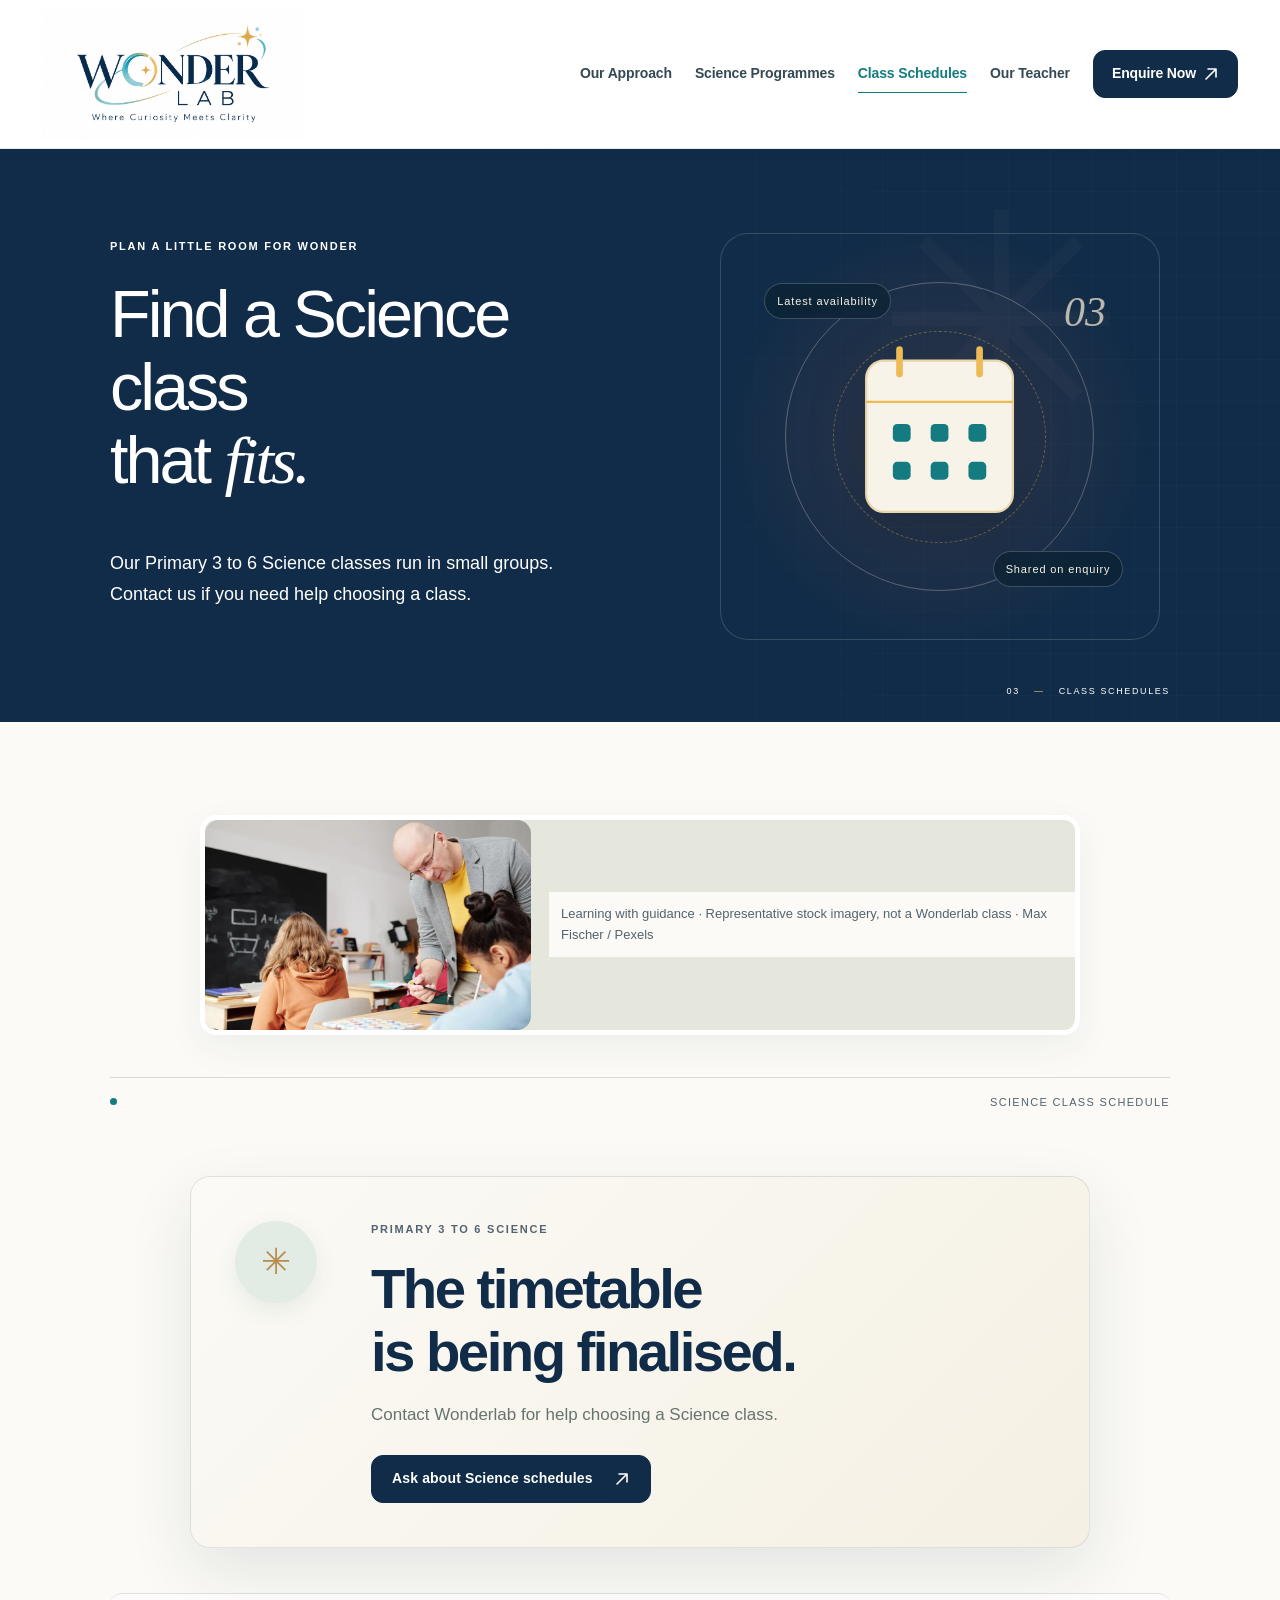
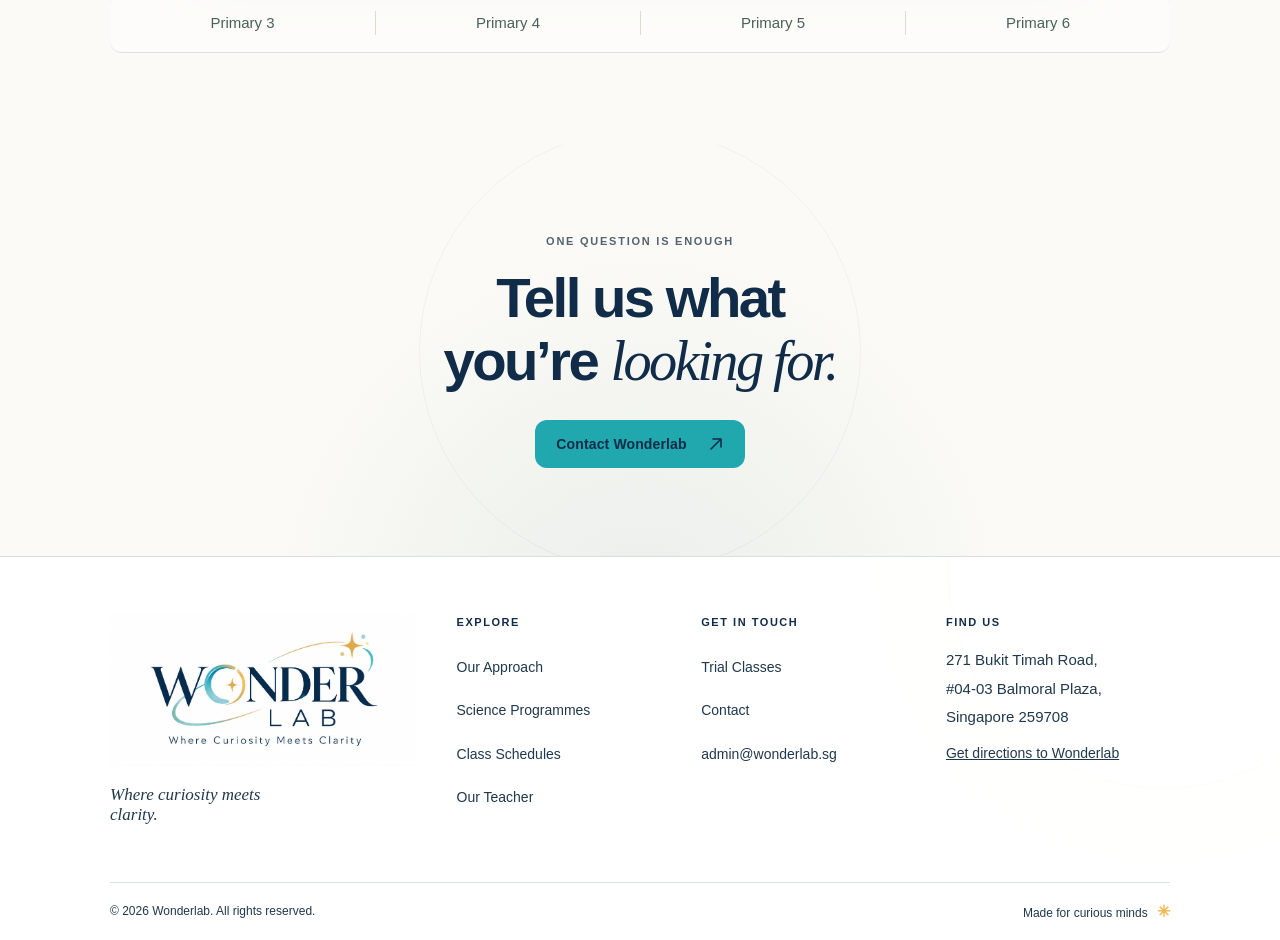
==== commit 6a20d878: "Restore original Wonderlab logo and refine mobile layouts" ====
--- a/class-schedules.html
+++ b/class-schedules.html
@@ -1,10 +1,11 @@
-<!doctype html><html lang="en-SG"><head><meta charset="utf-8"><meta http-equiv="Content-Security-Policy" content="default-src 'self'; base-uri 'self'; object-src 'none'; script-src 'self'; style-src 'self' 'unsafe-inline' https://fonts.googleapis.com; font-src 'self' https://fonts.gstatic.com; img-src 'self' data:; connect-src 'self' https://api.web3forms.com; form-action 'self' https://api.web3forms.com"><meta name="referrer" content="strict-origin-when-cross-origin"><meta name="viewport" content="width=device-width, initial-scale=1"><meta name="theme-color" content="#112C48"><meta name="description" content="Ask about current Primary 3 to 6 Science class timings and availability at Wonderlab in Balmoral Plaza."><meta property="og:site_name" content="Wonderlab"><meta property="og:title" content="Primary Science Class Schedules | Wonderlab"><meta property="og:description" content="Ask about current Primary 3 to 6 Science class timings and availability at Wonderlab in Balmoral Plaza."><meta property="og:type" content="website"><meta property="og:locale" content="en_SG"><meta name="twitter:card" content="summary_large_image"><meta name="twitter:title" content="Primary Science Class Schedules | Wonderlab"><meta name="twitter:description" content="Ask about current Primary 3 to 6 Science class timings and availability at Wonderlab in Balmoral Plaza."><title>Primary Science Class Schedules | Wonderlab</title><link rel="icon" href="assets/brand/wonderlab-favicon-primary.ico" sizes="any"><link rel="icon" href="assets/brand/wonderlab-icon-primary.svg" type="image/svg+xml" media="(prefers-color-scheme: light)"><link rel="icon" href="assets/brand/wonderlab-icon-light.svg" type="image/svg+xml" media="(prefers-color-scheme: dark)"><link rel="apple-touch-icon" href="assets/brand/wonderlab-icon-primary-180.png"><link rel="preconnect" href="https://fonts.googleapis.com"><link rel="preconnect" href="https://fonts.gstatic.com" crossorigin><link href="https://fonts.googleapis.com/css2?family=DM+Sans:wght@400;500;600;700&family=Manrope:wght@400;500;600;700;800&display=swap" rel="stylesheet"><link rel="stylesheet" href="assets/site.css"><link rel="stylesheet" href="assets/responsive.css"><link rel="stylesheet" href="assets/site-polish.css"><link rel="stylesheet" href="assets/premium.css"><link rel="stylesheet" href="assets/media.css"><link rel="stylesheet" href="assets/phase2.css"><link rel="stylesheet" href="assets/phase3.css"><script defer src="assets/content.js"></script><script defer src="assets/site.js"></script><link rel="canonical" href="https://wonderlab.sg/class-schedules.html">
+<!doctype html><html lang="en-SG"><head><meta charset="utf-8"><meta http-equiv="Content-Security-Policy" content="default-src 'self'; base-uri 'self'; object-src 'none'; script-src 'self'; style-src 'self' 'unsafe-inline' https://fonts.googleapis.com; font-src 'self' https://fonts.gstatic.com; img-src 'self' data:; connect-src 'self' https://api.web3forms.com; form-action 'self' https://api.web3forms.com"><meta name="referrer" content="strict-origin-when-cross-origin"><meta name="viewport" content="width=device-width, initial-scale=1"><meta name="theme-color" content="#112C48"><meta name="description" content="Ask about current Primary 3 to 6 Science class timings and availability at Wonderlab in Balmoral Plaza."><meta property="og:site_name" content="Wonderlab"><meta property="og:title" content="Primary Science Class Schedules | Wonderlab"><meta property="og:description" content="Ask about current Primary 3 to 6 Science class timings and availability at Wonderlab in Balmoral Plaza."><meta property="og:type" content="website"><meta property="og:locale" content="en_SG"><meta name="twitter:card" content="summary_large_image"><meta name="twitter:title" content="Primary Science Class Schedules | Wonderlab"><meta name="twitter:description" content="Ask about current Primary 3 to 6 Science class timings and availability at Wonderlab in Balmoral Plaza."><title>Primary Science Class Schedules | Wonderlab</title><link rel="preconnect" href="https://fonts.googleapis.com"><link rel="preconnect" href="https://fonts.gstatic.com" crossorigin><link href="https://fonts.googleapis.com/css2?family=DM+Sans:wght@400;500;600;700&family=Manrope:wght@400;500;600;700;800&display=swap" rel="stylesheet"><link rel="stylesheet" href="assets/site.css"><link rel="stylesheet" href="assets/responsive.css"><link rel="stylesheet" href="assets/site-polish.css"><link rel="stylesheet" href="assets/premium.css?v=uma-original-1"><link rel="stylesheet" href="assets/media.css"><link rel="stylesheet" href="assets/phase2.css"><link rel="stylesheet" href="assets/phase3.css?v=uma-original-1"><link rel="stylesheet" href="assets/original-brand.css?v=uma-final-visual-2"><script defer src="assets/content.js"></script><script defer src="assets/site.js?v=uma-original-1"></script><link rel="canonical" href="https://wonderlab.sg/class-schedules.html">
 <meta property="og:url" content="https://wonderlab.sg/class-schedules.html">
-<meta property="og:image" content="https://wonderlab.sg/assets/brand/wonderlab-primary.png">
-<meta property="og:image:width" content="2160"><meta property="og:image:height" content="840">
+<meta property="og:image" content="https://wonderlab.sg/assets/brand/original/wonderlabLogo.jpeg">
+<meta property="og:image:width" content="1774"><meta property="og:image:height" content="887">
 <meta property="og:image:alt" content="Wonderlab — Where curiosity meets clarity.">
-<meta name="twitter:image" content="https://wonderlab.sg/assets/brand/wonderlab-primary.png">
+<meta name="twitter:image" content="https://wonderlab.sg/assets/brand/original/wonderlabLogo.jpeg">
 <meta name="twitter:image:alt" content="Wonderlab — Where curiosity meets clarity.">
+<link rel="icon" href="assets/brand/original/favicon-original.ico" sizes="any"><link rel="icon" href="assets/brand/original/favicon-original-32.png" type="image/png" sizes="32x32"><link rel="apple-touch-icon" href="assets/brand/original/favicon-original-180.png">
 </head><body data-page="schedules"><a class="skip-link" href="#main">Skip to content</a><header id="site-header"></header><main id="main"><section class="page-hero"><p class="eyebrow">Plan a little room for wonder</p><h1>Find a Science class<br>that <em>fits.</em></h1><p class="lead">Our Primary 3 to 6 Science classes run in small groups. Contact us if you need help choosing a class.</p><div class="page-hero-art schedule-art" aria-hidden="true"><svg viewBox="0 0 260 220" fill="none"><rect x="64" y="42" width="132" height="136" rx="16" fill="#f7f3e8" stroke="#e8d5aa" stroke-width="2"/><path d="M64 79h132" stroke="#EDBA55" stroke-width="2"/><path d="M94 32v22m72-22v22" stroke="#EDBA55" stroke-width="6" stroke-linecap="round"/><g fill="#147B80"><rect x="88" y="99" width="16" height="16" rx="4"/><rect x="122" y="99" width="16" height="16" rx="4"/><rect x="156" y="99" width="16" height="16" rx="4"/><rect x="88" y="133" width="16" height="16" rx="4"/><rect x="122" y="133" width="16" height="16" rx="4"/><rect x="156" y="133" width="16" height="16" rx="4"/></g></svg><span class="art-chip chip-top">Latest availability</span><span class="art-chip chip-bottom">Shared on enquiry</span><span class="art-number">03</span></div><div class="page-hero-mark">03 <span>—</span> Class Schedules</div></section><section class="section cream-section schedule-section"><figure class="schedule-photo"><picture><source type="image/webp" srcset="assets/photos/pexels-teacher-guiding-480.webp 480w, assets/photos/pexels-teacher-guiding-960.webp 960w, assets/photos/pexels-teacher-guiding-1600.webp 1600w" sizes="(max-width: 820px) 90vw, 600px"><img src="assets/photos/pexels-teacher-guiding.jpg" alt="A teacher guides children as they work through a classroom problem. Representative stock imagery, not a Wonderlab class." width="1600" height="1067" loading="lazy" decoding="async"></picture><figcaption>Learning with guidance · Representative stock imagery, not a Wonderlab class · Max Fischer / Pexels</figcaption></figure><div class="section-label">Science class schedule</div><div class="schedule-notice"><div class="notice-icon">✳</div><div><p class="eyebrow">Primary 3 to 6 Science</p><h2>The timetable<br>is being finalised.</h2><p>Contact Wonderlab for help choosing a Science class.</p><a class="button button-dark" href="mailto:admin@wonderlab.sg?subject=Wonderlab%20Science%20class%20schedule%20enquiry">Ask about Science schedules <svg class="icon-arrow" viewBox="0 0 16 16" aria-hidden="true" focusable="false"><path d="M3 13 13 3M5 3h8v8"/></svg></a></div></div><div class="schedule-levels"><span>Primary 3</span><span>Primary 4</span><span>Primary 5</span><span>Primary 6</span></div></section><!-- Development-only scaffold for source-document transcription. Keep hidden until the 2027 draft data is verified and approved for publication. -->
 <section id="fees-calendar-2027-draft" class="section cream-section draft-fees-calendar" hidden data-public="false" aria-labelledby="fees-calendar-heading"><div class="section-label">Development only <span>DRAFT — For discussion — Not for distribution</span></div><h2 id="fees-calendar-heading">2027 fees &amp; semester calendar</h2><p class="draft-status">Awaiting accurate transcription from the client’s draft PDF and explicit approval before any public release.</p><div class="draft-tables"><div><h3>Fees</h3><table><thead><tr><th scope="col">Level</th><th scope="col">Programme</th><th scope="col">Draft fee</th></tr></thead><tbody></tbody></table></div><div><h3>Semester calendar</h3><table><thead><tr><th scope="col">Semester</th><th scope="col">Dates</th><th scope="col">Notes</th></tr></thead><tbody></tbody></table></div></div></section>
 <section class="center-cta"><p class="eyebrow">One question is enough</p><h2>Tell us what<br>you’re <em>looking for.</em></h2><a class="button button-gold" href="contact.html">Contact Wonderlab <svg class="icon-arrow" viewBox="0 0 16 16" aria-hidden="true" focusable="false"><path d="M3 13 13 3M5 3h8v8"/></svg></a></section></main><footer id="site-footer"></footer></body></html>
--- a/assets/premium.css
+++ b/assets/premium.css
@@ -88,7 +88,7 @@
 .photo-shape { box-shadow: 0 24px 50px rgba(16,40,61,.13); }
 .photo-label { left: 20px; bottom: 18px; padding: 7px 10px; border: 1px solid rgba(255,255,255,.28); border-radius: 999px; background: rgba(16,40,61,.62); font-size: 10px; letter-spacing: .08em; }
 .teacher-copy .placeholder-note { max-width: 45ch; }
-.trial-band { background: radial-gradient(ellipse at 90% 25%, rgba(63,119,111,.55), transparent 28rem), linear-gradient(115deg,#0c2235,#15384a); }
+.trial-band { background: #112C48; }
 .trial-band::after { position: absolute; right: 4%; bottom: -155px; width: 340px; height: 340px; border: 1px solid rgba(238,228,207,.16); border-radius: 50%; box-shadow: 0 0 0 32px rgba(238,228,207,.025), 0 0 0 68px rgba(238,228,207,.02); content: ""; pointer-events: none; }
 .small-class-band { background: linear-gradient(112deg,#dce9e1,#edf1e9); }
 .small-class-band::after { width: 1px; background: rgba(16,40,61,.13); }
--- a/assets/phase3.css
+++ b/assets/phase3.css
@@ -43,7 +43,7 @@
 .grade-focus { font-size: 16px; }
 .programme-level-card .eyebrow { color: var(--teal); font-weight: 700; }
 .programme-level-card h3 { font-size: clamp(24px, 2.3vw, 29px); line-height: 1.2; }
-.programme-level-card:target { border-color: var(--teal); box-shadow: 0 0 0 2px rgb(20 123 128 / 16%), var(--brand-shadow); }
+.programme-level-card:target { border-color: var(--navy); box-shadow: var(--brand-shadow); }
 .level-nav a { border-color: rgb(17 44 72 / 26%); font-size: 15px; font-weight: 600; }
 .level-nav a:hover { background: var(--navy); }
 .teaser-art { background: #f0f4f1; border: 1px solid rgb(17 44 72 / 8%); }
--- a/assets/original-brand.css
+++ b/assets/original-brand.css
@@ -0,0 +1,87 @@
+/* Uma's supplied JPEG is authoritative. Preserve the complete image and its white canvas. */
+:root { --header-height: 148px; }
+html { scroll-padding-top: calc(var(--header-height) + 20px); }
+#site-header { background: #fff; backdrop-filter: none; }
+.nav-wrap { height: var(--header-height); }
+.brand, .brand-light { flex-shrink: 0; }
+.brand-logo, .brand-light .brand-logo {
+  display: block; width: 260px; max-width: 100%; height: auto;
+  object-fit: contain; background: #fff; opacity: 1; filter: none; mix-blend-mode: normal;
+}
+#site-footer { background: #fff; border-top: 1px solid #d9dfe2; color: #112C48; }
+#site-footer .brand { display: block; width: 100%; max-width: 340px; }
+#site-footer .brand-logo { width: 100%; max-width: 340px; }
+#site-footer .footer-brand > p, #site-footer .footer-col a,
+#site-footer .footer-address address, #site-footer .footer-address > a,
+#site-footer .footer-bottom, #site-footer .footer-bottom a { color: #20384D; }
+#site-footer .footer-heading { color: #112C48 !important; }
+#site-footer .footer-bottom { border-color: #d9dfe2; }
+#site-footer a:hover { color: #147B80; }
+#site-footer a:focus-visible { outline-color: #147B80; }
+.footer-main { grid-template-columns: 1.5fr 1fr 1fr 1.1fr; }
+.footer-brand { min-width: 0; }
+
+/* No coloured halo or foreground ornament over cards / trial content. */
+.programme-level-card:target { border-color: #112C48; box-shadow: 0 10px 28px rgb(17 44 72 / 6%); }
+.programme-level-card { scroll-margin-top: 0; }
+.grade-card:hover, .grade-card:focus-visible { border-color: #112C48; box-shadow: 0 10px 28px rgb(17 44 72 / 6%); outline-color: #112C48; }
+.grade-card::before, .trial-band::after { content: none; }
+.grade-pill { background: #FBFAF6; color: #112C48; border-color: #d9dfe2; }
+.trial-band { isolation: isolate; background: #112C48; }
+.trial-band .band-star { display: none; }
+.trial-band .button-gold { background: #fff; color: #112C48; }
+.trial-details > .button { background: #112C48; color: #fff; }
+.trial-details > .button:hover { background: #20384D; }
+
+@media (max-width: 1000px) {
+  :root { --header-height: 124px; }
+  .brand-logo, .brand-light .brand-logo { width: 220px; }
+  #primary-nav { top: calc(var(--header-height) - 1px); background: #fff; }
+  #primary-nav.is-open { max-height: calc(100dvh - var(--header-height)); }
+}
+@media (max-width: 820px) {
+  .reveal { opacity: 1; transform: none; transition: none; }
+  .footer-main { grid-template-columns: minmax(0, .9fr) minmax(0, 1.1fr); gap: 24px 20px; }
+  .footer-brand, .footer-address { grid-column: 1 / -1; }
+  .footer-brand > p { max-width: none; }
+  .trial-band { gap: 16px; align-items: stretch; }
+  .trial-band h2 { margin: 0; font-size: clamp(30px, 8vw, 38px); }
+  .trial-band p:not(.eyebrow) { margin: 12px 0 0; }
+  .trial-band .button { width: 100%; margin-top: 0; }
+}
+@media (max-width: 520px) {
+  .nav-wrap { padding-inline: 16px; }
+  .footer-main > .footer-col { grid-column: 1 / -1; }
+  .section { padding: 36px 20px; }
+  .section-label { gap: 8px; }
+  .section-heading, .programme-intro { margin-top: 24px; }
+  .programme-intro { gap: 16px; margin-bottom: 24px; }
+  .programme-level-grid { gap: 16px; }
+  .programme-level-card { padding: 20px; }
+  .programme-level-card .eyebrow { margin: 0 0 8px; }
+  .programme-level-card h3 { margin: 0 0 12px; font-size: 24px; line-height: 1.25; }
+  .programme-level-card > p { margin: 8px 0; }
+  .programme-level-card .programme-format { margin: 12px 0 4px; padding-top: 14px; }
+  .programme-level-card .text-link { align-self: stretch; justify-content: space-between; margin-top: 12px; }
+  .level-nav { gap: 10px; }
+  .level-nav a { min-width: 0; padding-inline: 8px; }
+  .grade-grid { gap: 16px; }
+  .grade-card { display: grid; grid-template-columns: minmax(0,1fr) auto; gap: 8px 12px; padding: 20px; min-height: 0; }
+  .grade-card .grade-pill { grid-column: 1; grid-row: 1; justify-self: start; }
+  .grade-card .grade-index { position: static; grid-column: 2; grid-row: 1; justify-self: end; }
+  .grade-card .grade-subjects { grid-column: 1 / -1; grid-row: 2; margin: 0; }
+  .grade-card h3 { grid-column: 1 / -1; grid-row: 3; margin: 6px 0; font-size: 24px; }
+  .grade-card .grade-focus { grid-column: 1; grid-row: 4; margin: 0; }
+  .grade-card .card-arrow { position: static; grid-column: 2; grid-row: 4; align-self: end; }
+  body[data-page="trial"] .page-hero-art { display: none; }
+  body[data-page="trial"] .page-hero { padding: 32px 20px 24px; }
+  body[data-page="trial"] .page-hero h1 { font-size: clamp(34px, 9vw, 40px); margin-bottom: 18px; }
+  body[data-page="trial"] .page-hero > .lead { margin: 0 0 20px; }
+  .trial-content { gap: 20px; padding-block: 36px; }
+  .trial-intro h2 { margin: 0; font-size: 32px; }
+  .trial-details .body-large { margin: 0 0 18px; font-size: 17px; }
+  .trial-context-photo { margin: 18px 0; }
+  .trial-context-photo img { height: auto; max-height: none; aspect-ratio: 4 / 3; object-fit: cover; }
+  .trial-details > .button { display: flex; width: 100%; min-height: 48px; }
+  .trial-band { padding: 32px 20px; }
+}
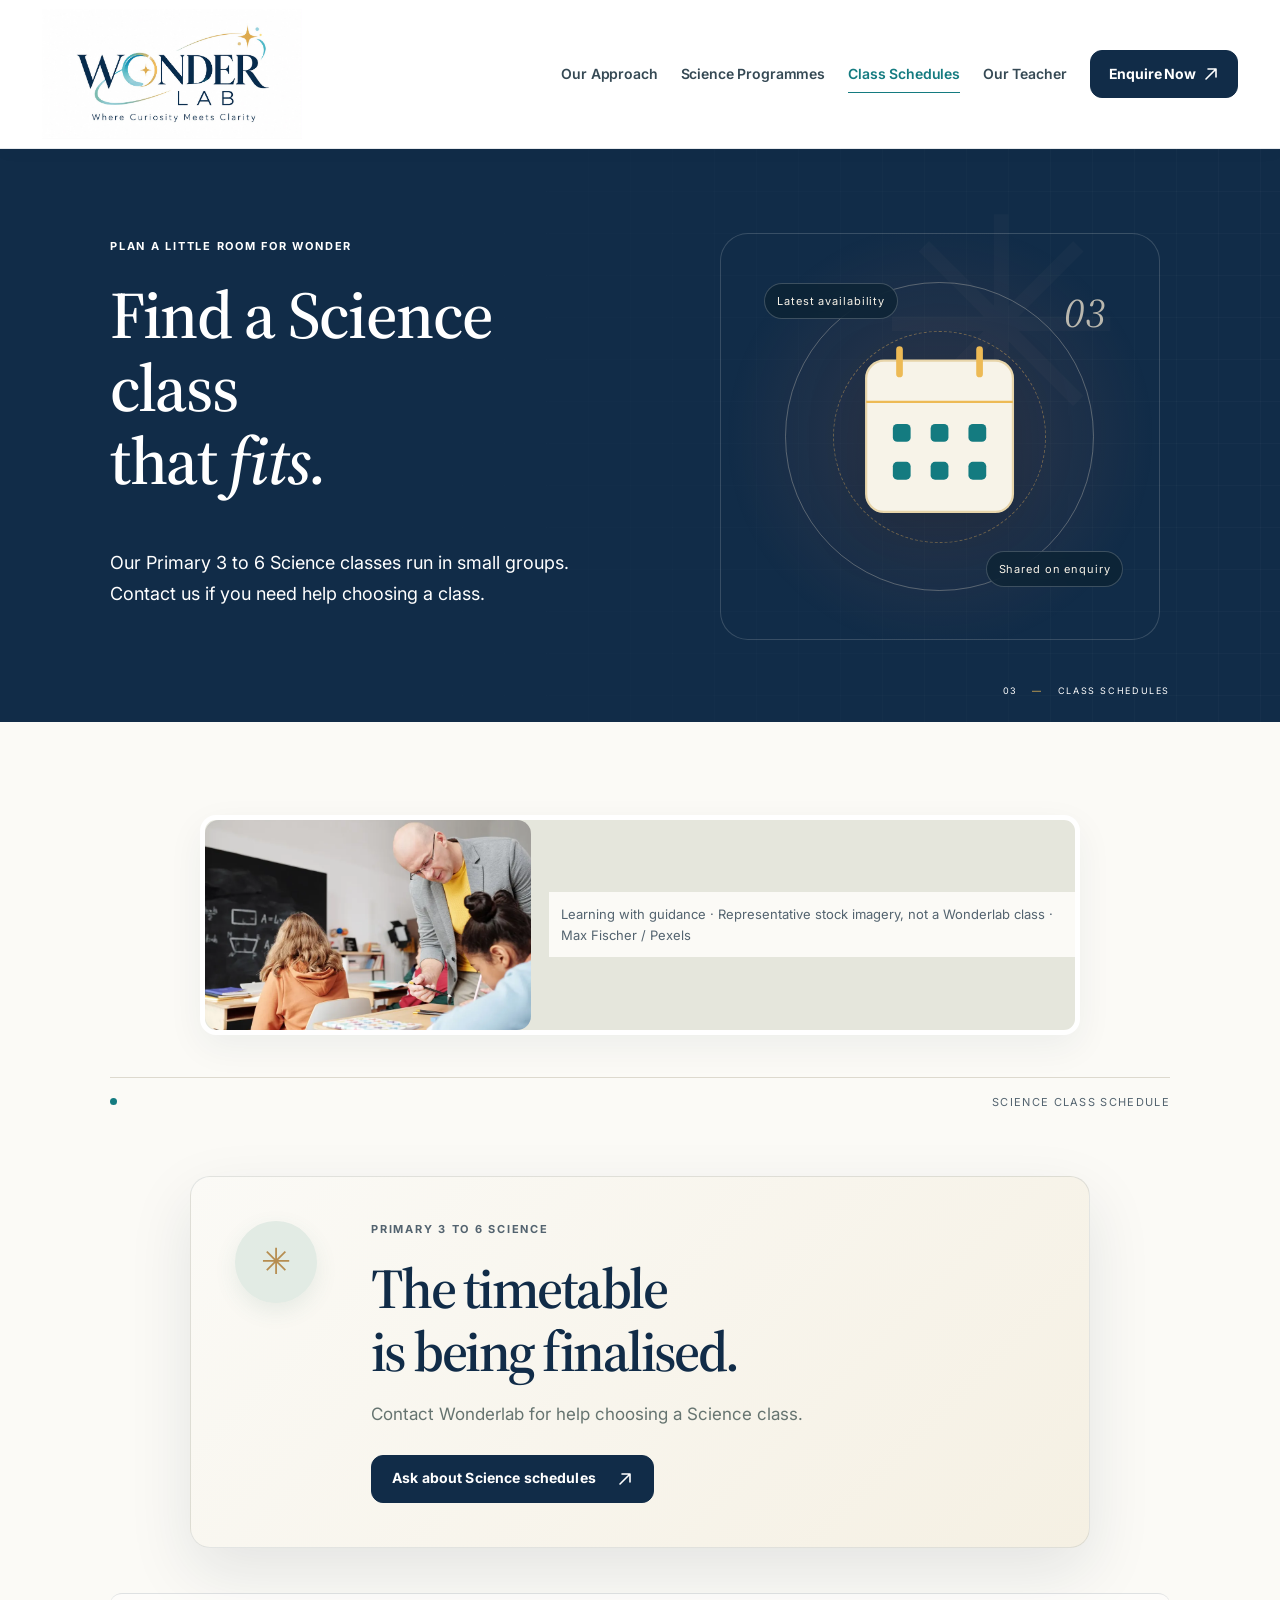
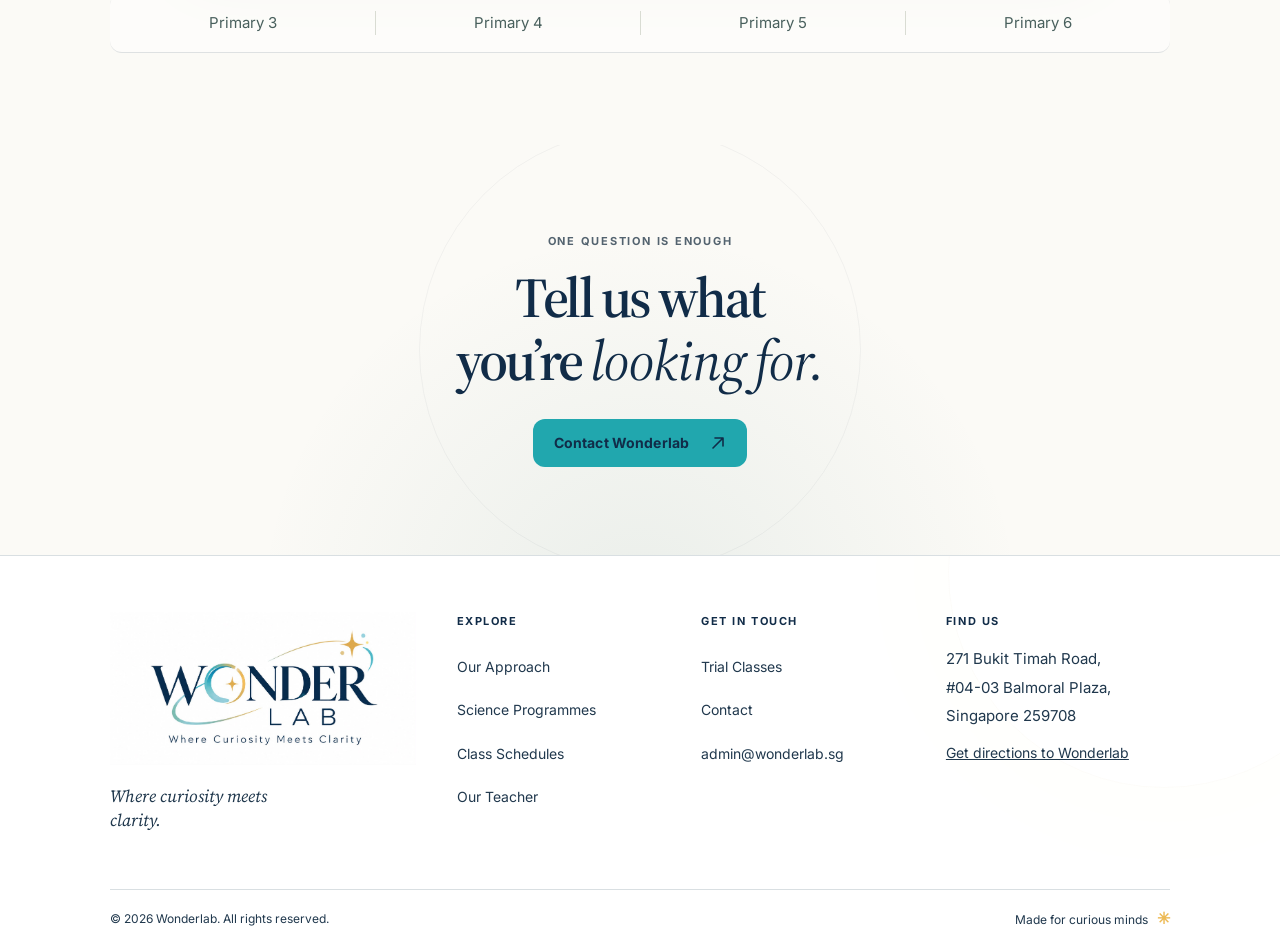
==== commit 43471322: "Update Wonderlab typography to Source Serif 4 and Inter" ====
--- a/class-schedules.html
+++ b/class-schedules.html
@@ -1,4 +1,4 @@
-<!doctype html><html lang="en-SG"><head><meta charset="utf-8"><meta http-equiv="Content-Security-Policy" content="default-src 'self'; base-uri 'self'; object-src 'none'; script-src 'self'; style-src 'self' 'unsafe-inline' https://fonts.googleapis.com; font-src 'self' https://fonts.gstatic.com; img-src 'self' data:; connect-src 'self' https://api.web3forms.com; form-action 'self' https://api.web3forms.com"><meta name="referrer" content="strict-origin-when-cross-origin"><meta name="viewport" content="width=device-width, initial-scale=1"><meta name="theme-color" content="#112C48"><meta name="description" content="Ask about current Primary 3 to 6 Science class timings and availability at Wonderlab in Balmoral Plaza."><meta property="og:site_name" content="Wonderlab"><meta property="og:title" content="Primary Science Class Schedules | Wonderlab"><meta property="og:description" content="Ask about current Primary 3 to 6 Science class timings and availability at Wonderlab in Balmoral Plaza."><meta property="og:type" content="website"><meta property="og:locale" content="en_SG"><meta name="twitter:card" content="summary_large_image"><meta name="twitter:title" content="Primary Science Class Schedules | Wonderlab"><meta name="twitter:description" content="Ask about current Primary 3 to 6 Science class timings and availability at Wonderlab in Balmoral Plaza."><title>Primary Science Class Schedules | Wonderlab</title><link rel="preconnect" href="https://fonts.googleapis.com"><link rel="preconnect" href="https://fonts.gstatic.com" crossorigin><link href="https://fonts.googleapis.com/css2?family=DM+Sans:wght@400;500;600;700&family=Manrope:wght@400;500;600;700;800&display=swap" rel="stylesheet"><link rel="stylesheet" href="assets/site.css"><link rel="stylesheet" href="assets/responsive.css"><link rel="stylesheet" href="assets/site-polish.css"><link rel="stylesheet" href="assets/premium.css?v=uma-original-1"><link rel="stylesheet" href="assets/media.css"><link rel="stylesheet" href="assets/phase2.css"><link rel="stylesheet" href="assets/phase3.css?v=uma-original-1"><link rel="stylesheet" href="assets/original-brand.css?v=uma-final-visual-2"><script defer src="assets/content.js"></script><script defer src="assets/site.js?v=uma-original-1"></script><link rel="canonical" href="https://wonderlab.sg/class-schedules.html">
+<!doctype html><html lang="en-SG"><head><meta charset="utf-8"><meta http-equiv="Content-Security-Policy" content="default-src 'self'; base-uri 'self'; object-src 'none'; script-src 'self'; style-src 'self' 'unsafe-inline' https://fonts.googleapis.com; font-src 'self' https://fonts.gstatic.com; img-src 'self' data:; connect-src 'self' https://api.web3forms.com; form-action 'self' https://api.web3forms.com"><meta name="referrer" content="strict-origin-when-cross-origin"><meta name="viewport" content="width=device-width, initial-scale=1"><meta name="theme-color" content="#112C48"><meta name="description" content="Ask about current Primary 3 to 6 Science class timings and availability at Wonderlab in Balmoral Plaza."><meta property="og:site_name" content="Wonderlab"><meta property="og:title" content="Primary Science Class Schedules | Wonderlab"><meta property="og:description" content="Ask about current Primary 3 to 6 Science class timings and availability at Wonderlab in Balmoral Plaza."><meta property="og:type" content="website"><meta property="og:locale" content="en_SG"><meta name="twitter:card" content="summary_large_image"><meta name="twitter:title" content="Primary Science Class Schedules | Wonderlab"><meta name="twitter:description" content="Ask about current Primary 3 to 6 Science class timings and availability at Wonderlab in Balmoral Plaza."><title>Primary Science Class Schedules | Wonderlab</title><link rel="stylesheet" href="assets/site.css"><link rel="stylesheet" href="assets/responsive.css"><link rel="stylesheet" href="assets/site-polish.css"><link rel="stylesheet" href="assets/premium.css?v=uma-original-1"><link rel="stylesheet" href="assets/media.css"><link rel="stylesheet" href="assets/phase2.css"><link rel="stylesheet" href="assets/phase3.css?v=uma-original-1"><link rel="stylesheet" href="assets/original-brand.css?v=uma-final-visual-2"><script defer src="assets/content.js"></script><script defer src="assets/site.js?v=uma-original-1"></script><link rel="canonical" href="https://wonderlab.sg/class-schedules.html">
 <meta property="og:url" content="https://wonderlab.sg/class-schedules.html">
 <meta property="og:image" content="https://wonderlab.sg/assets/brand/original/wonderlabLogo.jpeg">
 <meta property="og:image:width" content="1774"><meta property="og:image:height" content="887">
@@ -6,6 +6,6 @@
 <meta name="twitter:image" content="https://wonderlab.sg/assets/brand/original/wonderlabLogo.jpeg">
 <meta name="twitter:image:alt" content="Wonderlab — Where curiosity meets clarity.">
 <link rel="icon" href="assets/brand/original/favicon-original.ico" sizes="any"><link rel="icon" href="assets/brand/original/favicon-original-32.png" type="image/png" sizes="32x32"><link rel="apple-touch-icon" href="assets/brand/original/favicon-original-180.png">
-</head><body data-page="schedules"><a class="skip-link" href="#main">Skip to content</a><header id="site-header"></header><main id="main"><section class="page-hero"><p class="eyebrow">Plan a little room for wonder</p><h1>Find a Science class<br>that <em>fits.</em></h1><p class="lead">Our Primary 3 to 6 Science classes run in small groups. Contact us if you need help choosing a class.</p><div class="page-hero-art schedule-art" aria-hidden="true"><svg viewBox="0 0 260 220" fill="none"><rect x="64" y="42" width="132" height="136" rx="16" fill="#f7f3e8" stroke="#e8d5aa" stroke-width="2"/><path d="M64 79h132" stroke="#EDBA55" stroke-width="2"/><path d="M94 32v22m72-22v22" stroke="#EDBA55" stroke-width="6" stroke-linecap="round"/><g fill="#147B80"><rect x="88" y="99" width="16" height="16" rx="4"/><rect x="122" y="99" width="16" height="16" rx="4"/><rect x="156" y="99" width="16" height="16" rx="4"/><rect x="88" y="133" width="16" height="16" rx="4"/><rect x="122" y="133" width="16" height="16" rx="4"/><rect x="156" y="133" width="16" height="16" rx="4"/></g></svg><span class="art-chip chip-top">Latest availability</span><span class="art-chip chip-bottom">Shared on enquiry</span><span class="art-number">03</span></div><div class="page-hero-mark">03 <span>—</span> Class Schedules</div></section><section class="section cream-section schedule-section"><figure class="schedule-photo"><picture><source type="image/webp" srcset="assets/photos/pexels-teacher-guiding-480.webp 480w, assets/photos/pexels-teacher-guiding-960.webp 960w, assets/photos/pexels-teacher-guiding-1600.webp 1600w" sizes="(max-width: 820px) 90vw, 600px"><img src="assets/photos/pexels-teacher-guiding.jpg" alt="A teacher guides children as they work through a classroom problem. Representative stock imagery, not a Wonderlab class." width="1600" height="1067" loading="lazy" decoding="async"></picture><figcaption>Learning with guidance · Representative stock imagery, not a Wonderlab class · Max Fischer / Pexels</figcaption></figure><div class="section-label">Science class schedule</div><div class="schedule-notice"><div class="notice-icon">✳</div><div><p class="eyebrow">Primary 3 to 6 Science</p><h2>The timetable<br>is being finalised.</h2><p>Contact Wonderlab for help choosing a Science class.</p><a class="button button-dark" href="mailto:admin@wonderlab.sg?subject=Wonderlab%20Science%20class%20schedule%20enquiry">Ask about Science schedules <svg class="icon-arrow" viewBox="0 0 16 16" aria-hidden="true" focusable="false"><path d="M3 13 13 3M5 3h8v8"/></svg></a></div></div><div class="schedule-levels"><span>Primary 3</span><span>Primary 4</span><span>Primary 5</span><span>Primary 6</span></div></section><!-- Development-only scaffold for source-document transcription. Keep hidden until the 2027 draft data is verified and approved for publication. -->
+<link rel="preload" href="assets/fonts/source-serif-4-roman-variable.woff2" as="font" type="font/woff2" crossorigin><link rel="preload" href="assets/fonts/source-serif-4-italic-variable.woff2" as="font" type="font/woff2" crossorigin><link rel="preload" href="assets/fonts/inter-roman-variable.woff2" as="font" type="font/woff2" crossorigin><link rel="stylesheet" href="assets/typography.css?v=uma-20261113-3"></head><body data-page="schedules"><a class="skip-link" href="#main">Skip to content</a><header id="site-header"></header><main id="main"><section class="page-hero"><p class="eyebrow">Plan a little room for wonder</p><h1>Find a Science class<br>that <em>fits.</em></h1><p class="lead">Our Primary 3 to 6 Science classes run in small groups. Contact us if you need help choosing a class.</p><div class="page-hero-art schedule-art" aria-hidden="true"><svg viewBox="0 0 260 220" fill="none"><rect x="64" y="42" width="132" height="136" rx="16" fill="#f7f3e8" stroke="#e8d5aa" stroke-width="2"/><path d="M64 79h132" stroke="#EDBA55" stroke-width="2"/><path d="M94 32v22m72-22v22" stroke="#EDBA55" stroke-width="6" stroke-linecap="round"/><g fill="#147B80"><rect x="88" y="99" width="16" height="16" rx="4"/><rect x="122" y="99" width="16" height="16" rx="4"/><rect x="156" y="99" width="16" height="16" rx="4"/><rect x="88" y="133" width="16" height="16" rx="4"/><rect x="122" y="133" width="16" height="16" rx="4"/><rect x="156" y="133" width="16" height="16" rx="4"/></g></svg><span class="art-chip chip-top">Latest availability</span><span class="art-chip chip-bottom">Shared on enquiry</span><span class="art-number">03</span></div><div class="page-hero-mark">03 <span>—</span> Class Schedules</div></section><section class="section cream-section schedule-section"><figure class="schedule-photo"><picture><source type="image/webp" srcset="assets/photos/pexels-teacher-guiding-480.webp 480w, assets/photos/pexels-teacher-guiding-960.webp 960w, assets/photos/pexels-teacher-guiding-1600.webp 1600w" sizes="(max-width: 820px) 90vw, 600px"><img src="assets/photos/pexels-teacher-guiding.jpg" alt="A teacher guides children as they work through a classroom problem. Representative stock imagery, not a Wonderlab class." width="1600" height="1067" loading="lazy" decoding="async"></picture><figcaption>Learning with guidance · Representative stock imagery, not a Wonderlab class · Max Fischer / Pexels</figcaption></figure><div class="section-label">Science class schedule</div><div class="schedule-notice"><div class="notice-icon">✳</div><div><p class="eyebrow">Primary 3 to 6 Science</p><h2>The timetable<br>is being finalised.</h2><p>Contact Wonderlab for help choosing a Science class.</p><a class="button button-dark" href="mailto:admin@wonderlab.sg?subject=Wonderlab%20Science%20class%20schedule%20enquiry">Ask about Science schedules <svg class="icon-arrow" viewBox="0 0 16 16" aria-hidden="true" focusable="false"><path d="M3 13 13 3M5 3h8v8"/></svg></a></div></div><div class="schedule-levels"><span>Primary 3</span><span>Primary 4</span><span>Primary 5</span><span>Primary 6</span></div></section><!-- Development-only scaffold for source-document transcription. Keep hidden until the 2027 draft data is verified and approved for publication. -->
 <section id="fees-calendar-2027-draft" class="section cream-section draft-fees-calendar" hidden data-public="false" aria-labelledby="fees-calendar-heading"><div class="section-label">Development only <span>DRAFT — For discussion — Not for distribution</span></div><h2 id="fees-calendar-heading">2027 fees &amp; semester calendar</h2><p class="draft-status">Awaiting accurate transcription from the client’s draft PDF and explicit approval before any public release.</p><div class="draft-tables"><div><h3>Fees</h3><table><thead><tr><th scope="col">Level</th><th scope="col">Programme</th><th scope="col">Draft fee</th></tr></thead><tbody></tbody></table></div><div><h3>Semester calendar</h3><table><thead><tr><th scope="col">Semester</th><th scope="col">Dates</th><th scope="col">Notes</th></tr></thead><tbody></tbody></table></div></div></section>
 <section class="center-cta"><p class="eyebrow">One question is enough</p><h2>Tell us what<br>you’re <em>looking for.</em></h2><a class="button button-gold" href="contact.html">Contact Wonderlab <svg class="icon-arrow" viewBox="0 0 16 16" aria-hidden="true" focusable="false"><path d="M3 13 13 3M5 3h8v8"/></svg></a></section></main><footer id="site-footer"></footer></body></html>
--- a/assets/typography.css
+++ b/assets/typography.css
@@ -0,0 +1,68 @@
+/* Uma's approved typography. Original logo artwork is an image and is untouched. */
+@font-face {
+  font-family: "Source Serif 4";
+  src: url("fonts/source-serif-4-roman-variable.woff2") format("woff2");
+  font-style: normal;
+  font-weight: 200 900;
+  font-display: swap;
+}
+@font-face {
+  font-family: "Source Serif 4";
+  src: url("fonts/source-serif-4-italic-variable.woff2") format("woff2");
+  font-style: italic;
+  font-weight: 200 900;
+  font-display: swap;
+}
+@font-face {
+  font-family: "Inter";
+  src: url("fonts/inter-roman-variable.woff2") format("woff2");
+  font-style: normal;
+  font-weight: 100 900;
+  font-display: swap;
+}
+@font-face {
+  font-family: "Inter";
+  src: url("fonts/inter-italic-variable.woff2") format("woff2");
+  font-style: italic;
+  font-weight: 100 900;
+  font-display: swap;
+}
+:root {
+  --serif: "Source Serif 4", Georgia, serif;
+  --sans: "Inter", Arial, sans-serif;
+  --display: var(--serif);
+}
+body, button, input, select, textarea {
+  font-family: var(--sans);
+  font-optical-sizing: auto;
+}
+h1, h2, h3, h4, h5, h6,
+.art-caption, .teaser-caption, .teacher-quote,
+.page-hero-art .art-number, .subject-symbol,
+.hero-photo-frame figcaption, .carousel-slide figcaption strong {
+  font-family: var(--serif);
+  font-optical-sizing: auto;
+}
+/* Keep existing size hierarchy and emphasis; retire the old sans-serif tracking. */
+body h1, body h2, body h3, body h4, body h5, body h6,
+body h1 em, body h2 em, body h3 em {
+  letter-spacing: -0.02em;
+}
+body .hero h1, body .hero.home-hero h1, body .page-hero h1,
+body .hero h1 em, body .page-hero h1 em {
+  font-family: "Source Serif 4", Georgia, serif;
+  font-optical-sizing: auto;
+  font-weight: 550;
+  font-variation-settings: "opsz" 48, "wght" 550;
+  letter-spacing: -0.02em;
+}
+/* UI text and labels stay sans serif, even where legacy rules use --display. */
+#primary-nav, .button, .eyebrow, .section-label, .footer-heading,
+.hero-photo-frame figcaption small, .hero-photo-note span,
+.video-placeholder-label, .teaser-circle, .art-chip {
+  font-family: var(--sans);
+  font-optical-sizing: auto;
+}
+
+/* Reserve the existing header height before the shared navigation is inserted. */
+#site-header { min-height: calc(var(--header-height) + 1px); }
